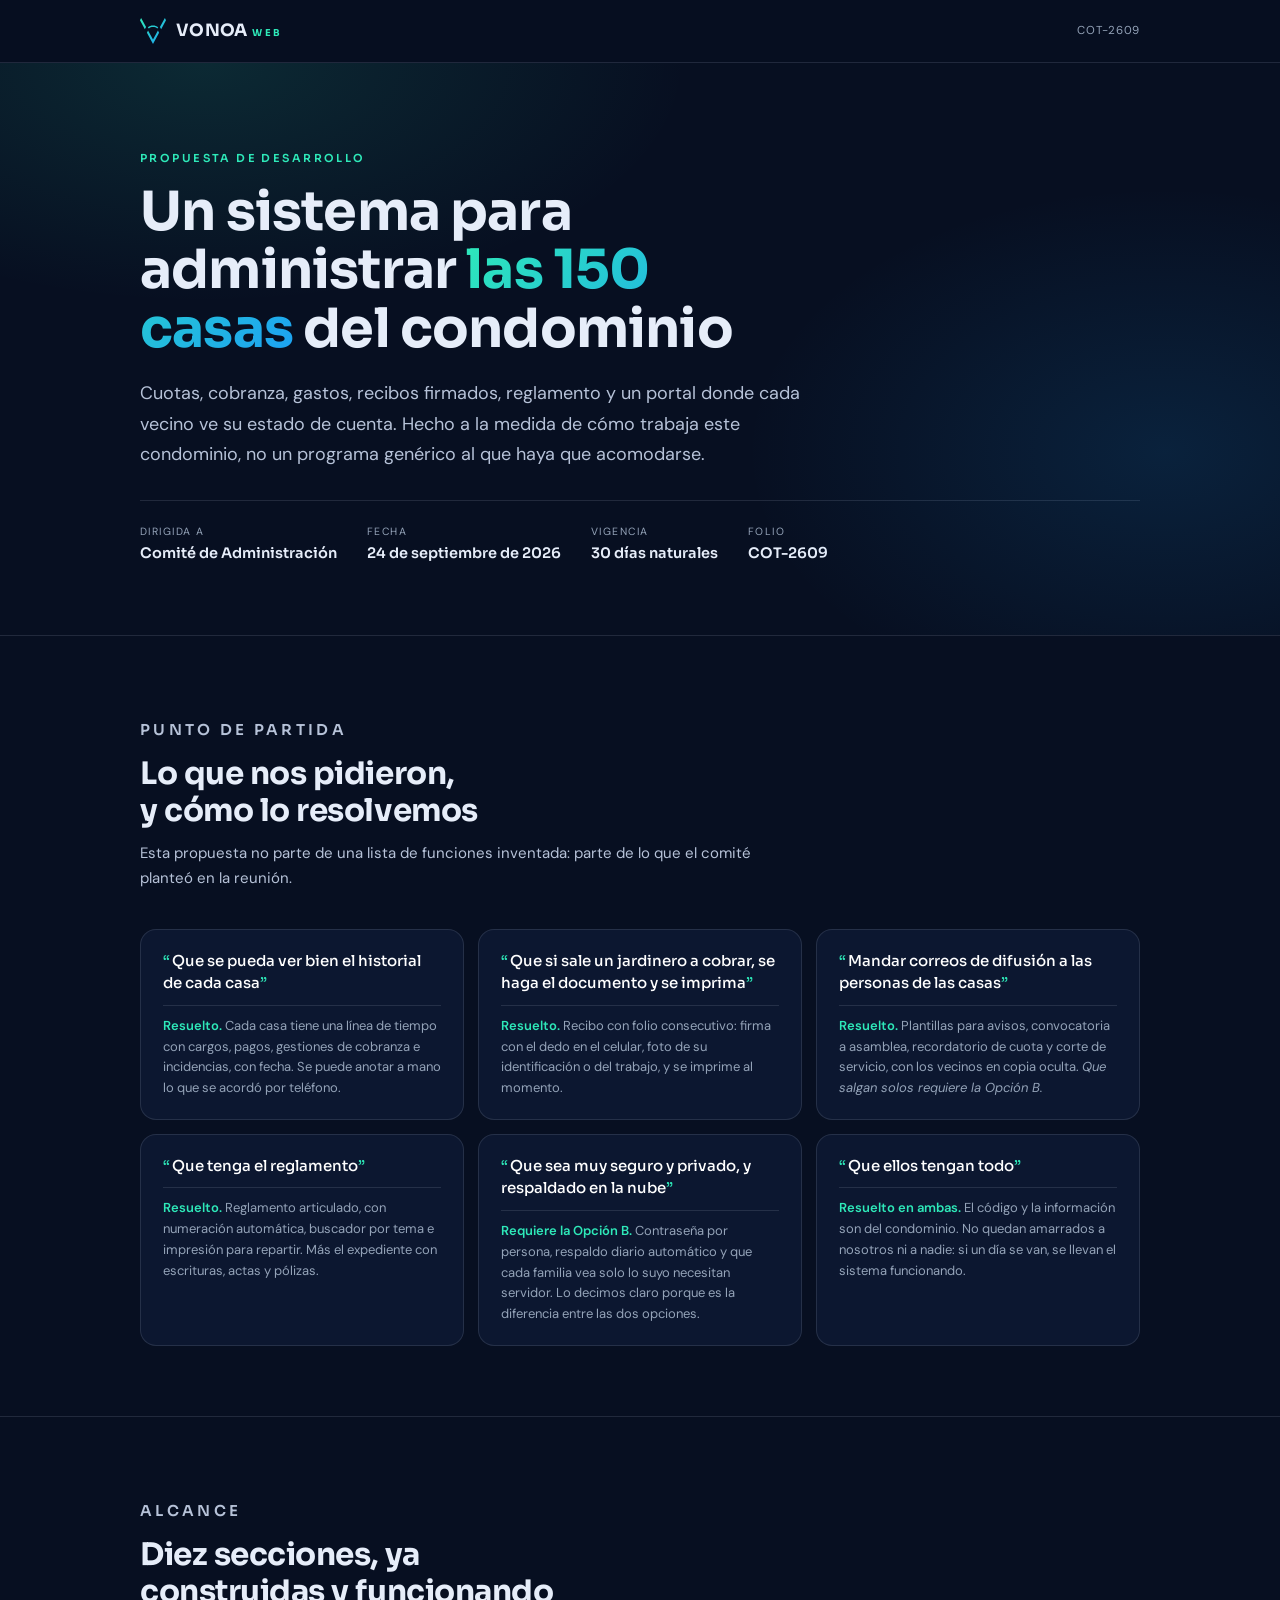
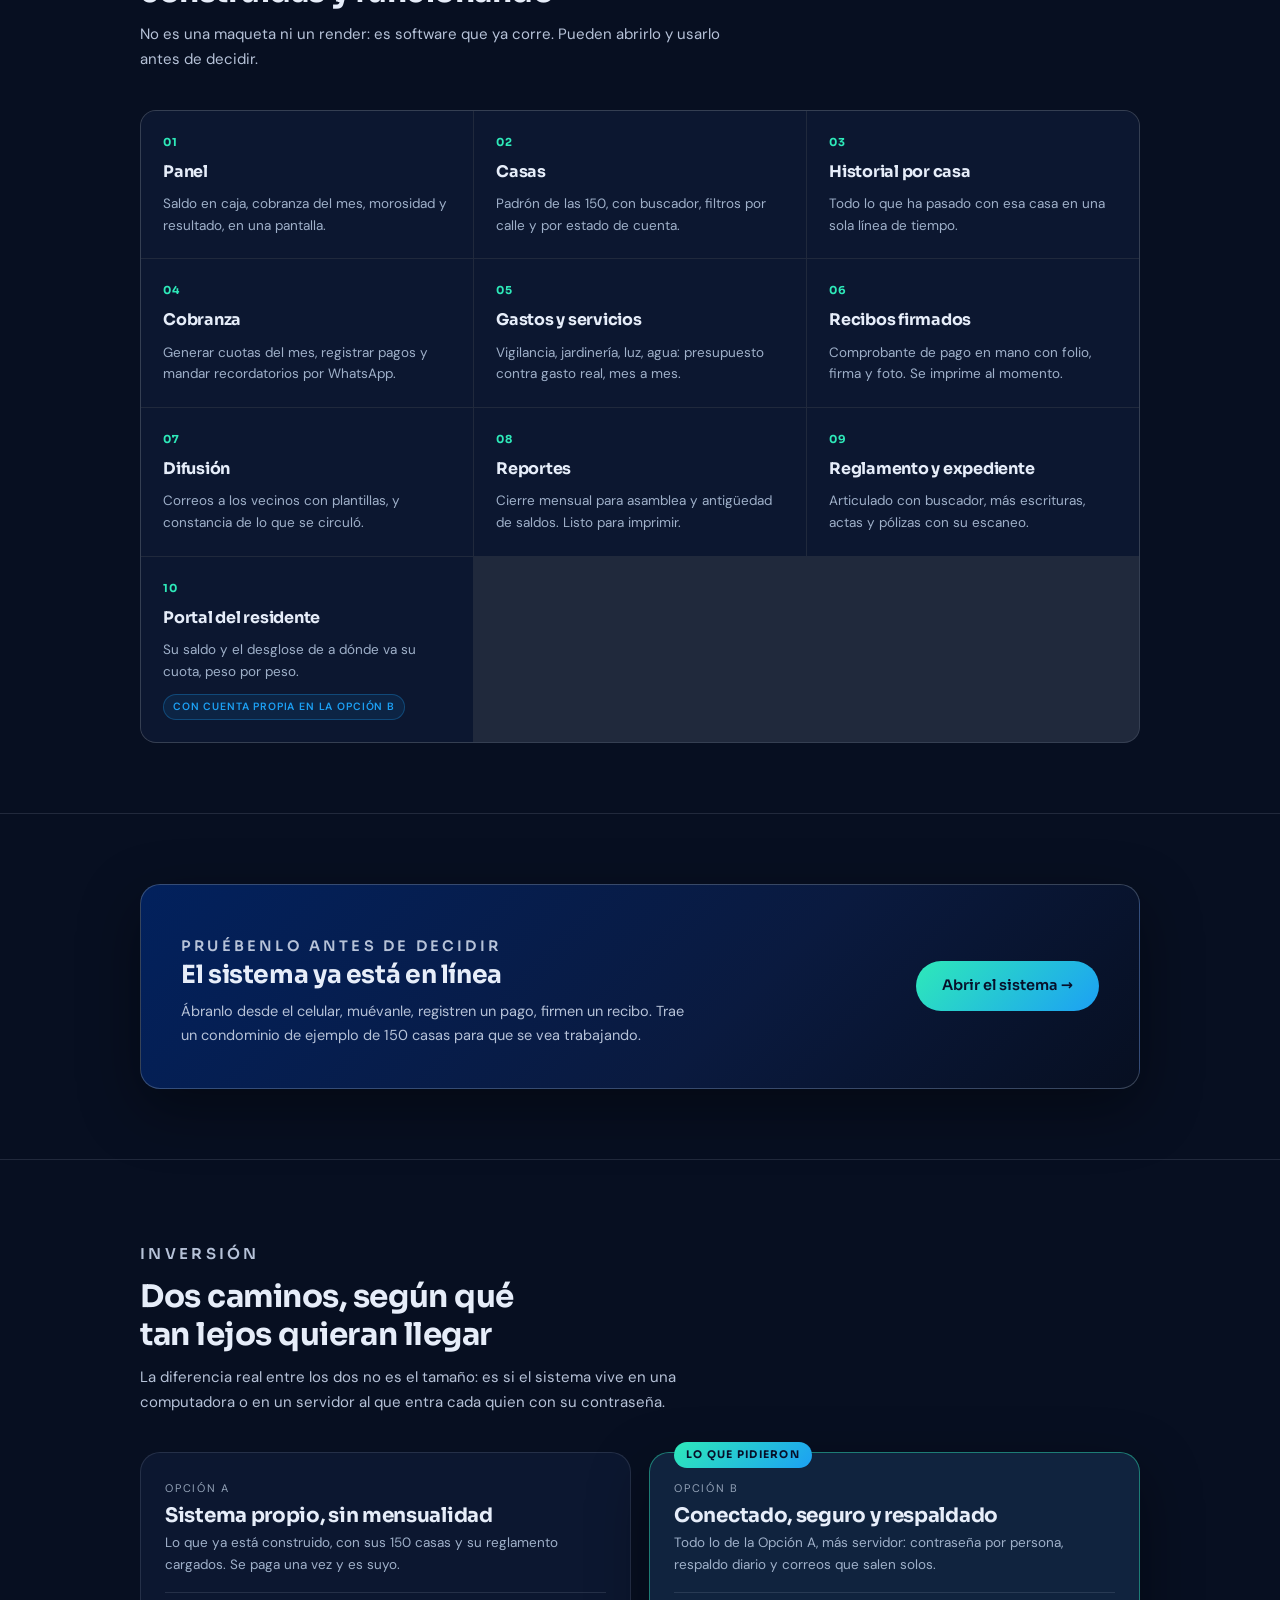
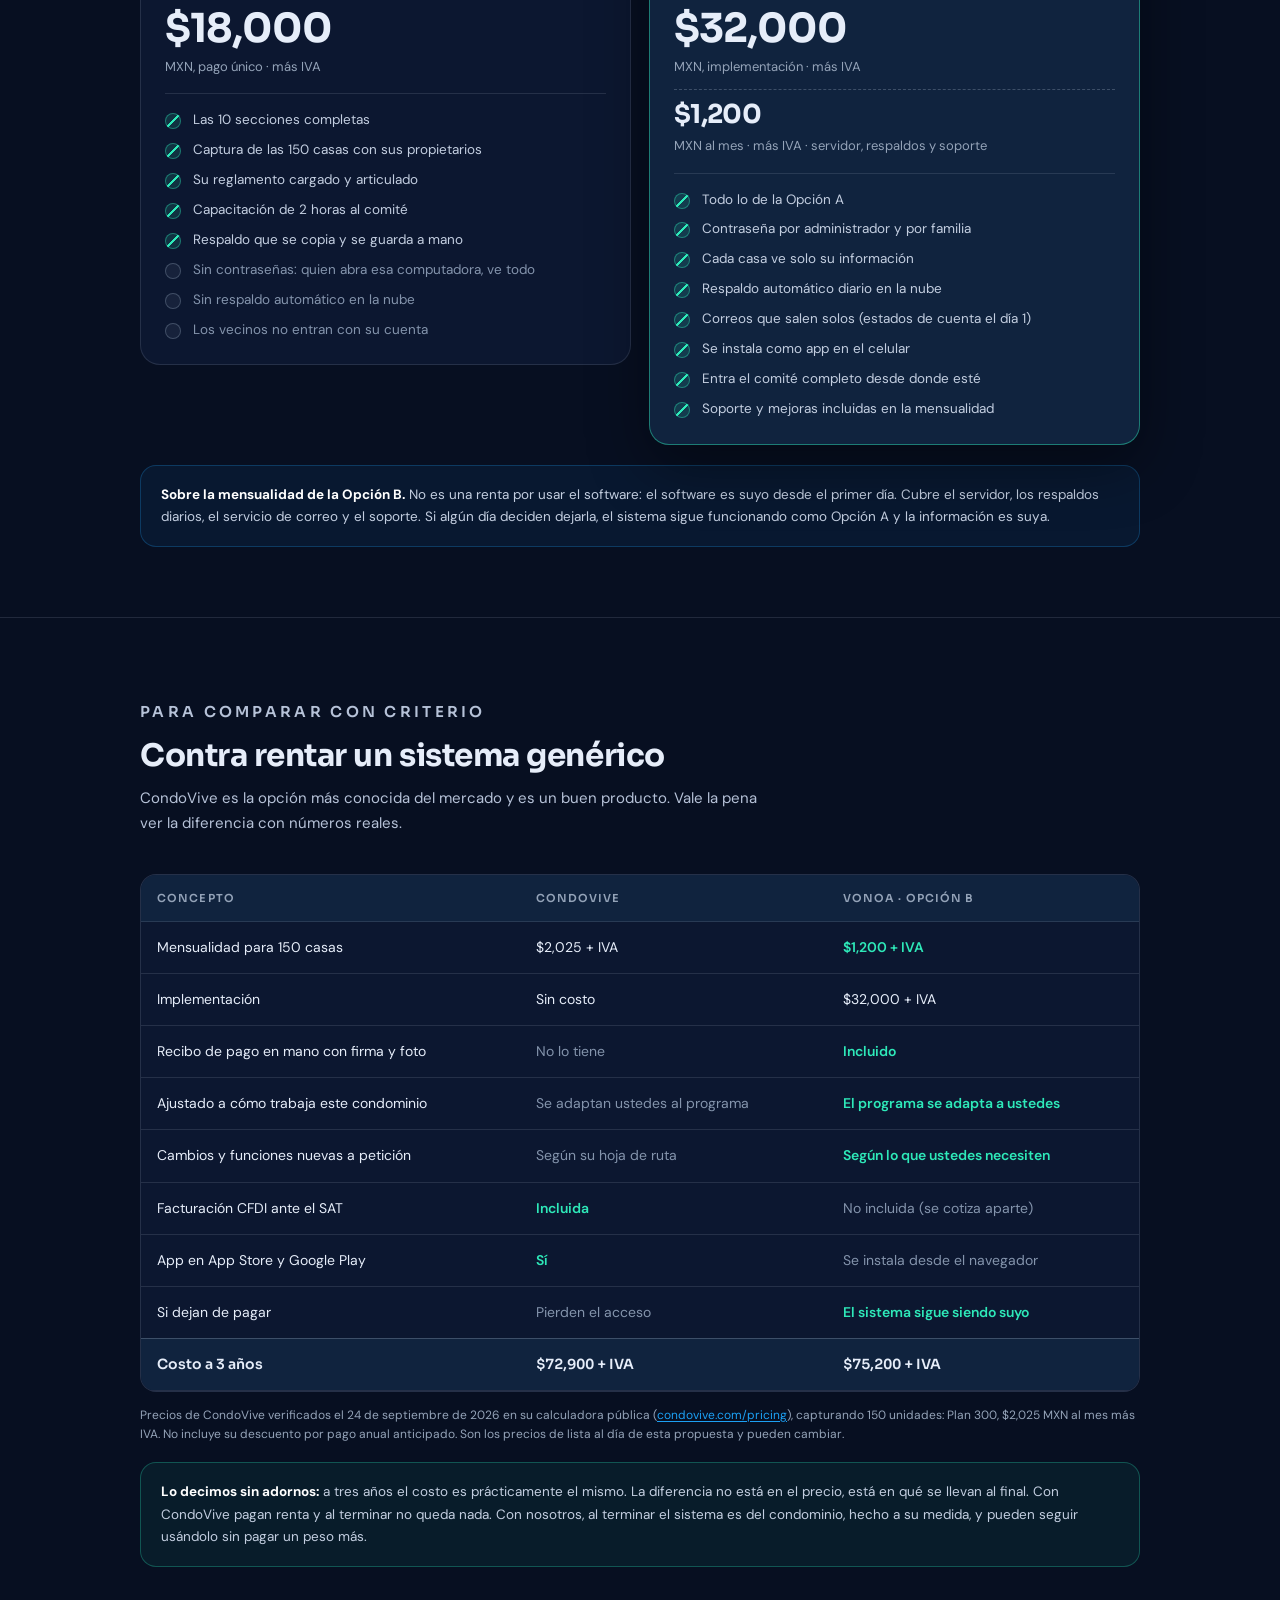
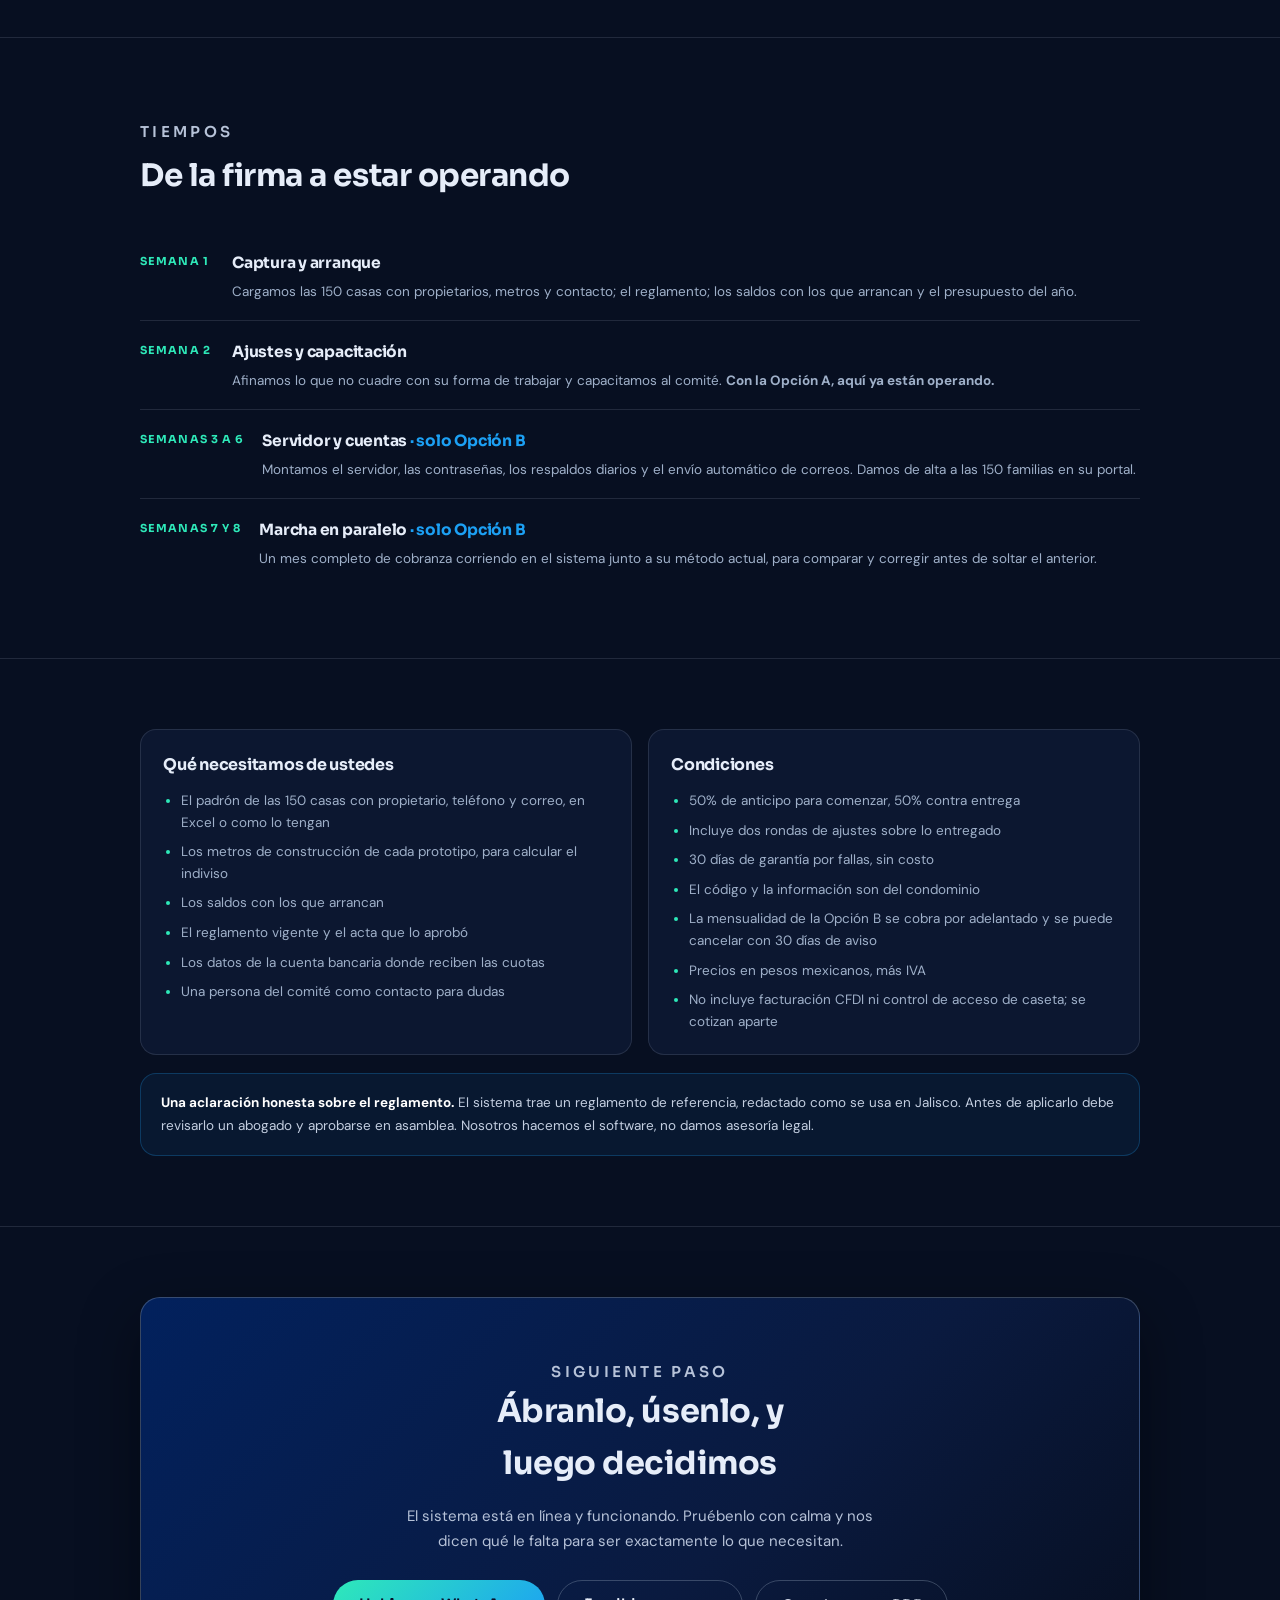
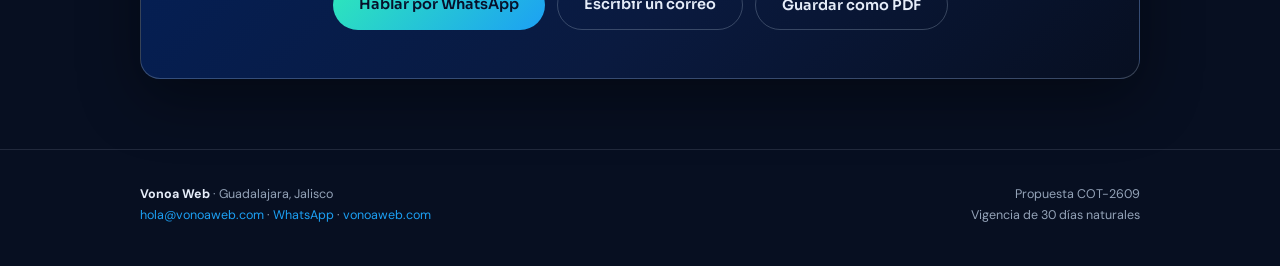
==== cotizacion/index.html @ cc340a5b "Cotizacion con el branding de Vonoa Web Propuesta en linea para el condominio de 150 casas, con el s" ====
<!doctype html>
<html lang="es-MX">
<head>
<meta charset="utf-8">
<meta name="viewport" content="width=device-width, initial-scale=1, viewport-fit=cover">
<title>Propuesta · Sistema de administración de condominio — Vonoa Web</title>
<meta name="description" content="Propuesta de Vonoa Web para el sistema de administración de un condominio de 150 casas.">
<meta name="theme-color" content="#070F21">
<link rel="preconnect" href="https://fonts.googleapis.com">
<link rel="preconnect" href="https://fonts.gstatic.com" crossorigin>
<link rel="stylesheet" href="https://fonts.googleapis.com/css2?family=Sora:wght@400;500;600;700&family=DM+Sans:wght@400;500;600;700&display=swap">
<style>
/* ===========================================================
   Cotización — sistema de marca de Vonoa Web
   Tokens tomados de vonoaweb-landing/styles.css
   =========================================================== */
:root{
  --vw-deep-space:#070F21;
  --vw-navy:#02215D;
  --vw-cyan:#2EE9B9;
  --vw-blue:#1CA0F4;
  --vw-white:#FFFFFF;
  --vw-slate:#94A3B8;
  --vw-midnight:#0F2040;
  --vw-ink:#E6EDF9;
  --vw-gradient:linear-gradient(135deg,#2EE9B9 0%,#1CA0F4 100%);

  --line:rgba(148,163,184,.18);
  --line-strong:rgba(148,163,184,.34);
  --surface:#0C1730;
  --surface-2:#10233E;

  --font-display:'Sora',system-ui,-apple-system,sans-serif;
  --font-body:'DM Sans',system-ui,-apple-system,sans-serif;

  --radius-sm:8px; --radius-md:12px; --radius-lg:16px; --radius-xl:20px;
  --shadow-card:0 20px 60px rgba(0,0,0,.4);
  --gutter:clamp(18px,4.5vw,40px);
}

*,*::before,*::after{box-sizing:border-box}
html{scroll-behavior:smooth}
body{
  margin:0;background:var(--vw-deep-space);color:var(--vw-ink);
  font-family:var(--font-body);font-size:15px;line-height:1.65;
  -webkit-font-smoothing:antialiased;
}
h1,h2,h3,h4{font-family:var(--font-display);font-weight:700;letter-spacing:-.015em;margin:0;text-wrap:balance}
p{margin:0}
a{color:inherit;text-decoration:none}
img{max-width:100%}
:focus-visible{outline:2px solid var(--vw-cyan);outline-offset:3px;border-radius:4px}

.wrap{width:min(1080px,100%);margin:0 auto;padding-inline:var(--gutter)}

/* ---------- Barra ---------- */
.bar{
  position:sticky;top:0;z-index:40;
  background:rgba(7,15,33,.92);backdrop-filter:blur(12px);
  border-bottom:1px solid var(--line);
  padding-top:env(safe-area-inset-top,0px);
}
.bar__in{display:flex;align-items:center;gap:14px;height:62px}
.brand{display:flex;align-items:center;gap:10px;flex:1 1 auto;min-width:0}
.wm{font-family:var(--font-display);font-weight:700;font-size:17px;letter-spacing:.02em;white-space:nowrap}
.wm em{font-style:normal;color:var(--vw-cyan);font-size:9.5px;letter-spacing:.3em;margin-left:4px}
.bar__folio{font-size:11.5px;color:var(--vw-slate);letter-spacing:.06em;text-transform:uppercase;white-space:nowrap}

/* ---------- Portada ---------- */
.hero{padding:clamp(44px,8vw,86px) 0 clamp(34px,5vw,54px);position:relative;overflow:hidden}
.hero::before{
  content:"";position:absolute;inset:-40% 30% 40% -20%;
  background:radial-gradient(60% 60% at 40% 40%,rgba(46,233,185,.12),transparent 70%);
  pointer-events:none;
}
.hero::after{
  content:"";position:absolute;inset:20% -25% -40% 40%;
  background:radial-gradient(55% 55% at 60% 40%,rgba(28,160,244,.13),transparent 70%);
  pointer-events:none;
}
.hero>*{position:relative}
.eyebrow{
  font-family:var(--font-display);font-size:11px;font-weight:600;
  letter-spacing:.22em;text-transform:uppercase;color:var(--vw-cyan);
}
.hero h1{font-size:clamp(29px,6.2vw,54px);line-height:1.08;margin-top:16px;max-width:17ch}
.hero h1 .grad{
  background:var(--vw-gradient);-webkit-background-clip:text;background-clip:text;color:transparent;
}
.hero__lead{margin-top:20px;font-size:clamp(15px,2.1vw,18px);color:#B6C2D8;max-width:56ch;line-height:1.7}
.hero__meta{
  display:flex;flex-wrap:wrap;gap:10px 30px;margin-top:30px;
  padding-top:22px;border-top:1px solid var(--line);
}
.meta{display:flex;flex-direction:column;gap:2px}
.meta dt{font-size:10.5px;letter-spacing:.14em;text-transform:uppercase;color:var(--vw-slate)}
.meta dd{margin:0;font-family:var(--font-display);font-weight:600;font-size:14.5px}

/* ---------- Secciones ---------- */
section{padding:clamp(40px,6vw,70px) 0;border-top:1px solid var(--line)}
.sec__head{margin-bottom:clamp(24px,3.5vw,38px)}
.sec__head h2{font-size:clamp(21px,3.6vw,31px);line-height:1.2;margin-top:12px;max-width:22ch}
.sec__head p{margin-top:12px;color:#B6C2D8;max-width:62ch;font-size:15px}

/* ---------- Lo que nos dijeron ---------- */
.dijeron{display:grid;grid-template-columns:repeat(auto-fit,minmax(248px,1fr));gap:14px}
.quote{
  background:var(--surface);border:1px solid var(--line);border-radius:var(--radius-lg);
  padding:20px 22px;display:flex;flex-direction:column;gap:10px;
}
.quote__txt{font-family:var(--font-display);font-size:15px;font-weight:500;line-height:1.5;color:var(--vw-white)}
.quote__txt::before{content:"“";color:var(--vw-cyan);margin-right:2px}
.quote__txt::after{content:"”";color:var(--vw-cyan)}
.quote__res{font-size:13px;color:var(--vw-slate);line-height:1.6;padding-top:10px;border-top:1px solid var(--line)}
.quote__res b{color:var(--vw-cyan);font-weight:600}

/* ---------- Qué incluye ---------- */
.mods{display:grid;grid-template-columns:repeat(auto-fit,minmax(255px,1fr));gap:1px;background:var(--line);
  border:1px solid var(--line);border-radius:var(--radius-lg);overflow:hidden}
.mod{background:var(--surface);padding:22px;display:flex;flex-direction:column;gap:8px}
.mod__n{font-family:var(--font-display);font-size:11px;font-weight:700;letter-spacing:.1em;color:var(--vw-cyan)}
.mod h3{font-size:16px}
.mod p{font-size:13.5px;color:#9FB0C9;line-height:1.6}
.mod__tag{
  align-self:flex-start;margin-top:4px;font-size:10.5px;font-weight:600;letter-spacing:.08em;
  text-transform:uppercase;padding:3px 9px;border-radius:999px;
  background:rgba(46,233,185,.1);color:var(--vw-cyan);border:1px solid rgba(46,233,185,.28);
}
.mod__tag--srv{background:rgba(28,160,244,.1);color:var(--vw-blue);border-color:rgba(28,160,244,.3)}

/* ---------- Demo ---------- */
.demo{
  background:linear-gradient(135deg,#02215D 0%,#0A1A3F 60%,#070F21 100%);
  border:1px solid var(--line-strong);border-radius:var(--radius-xl);
  padding:clamp(24px,4vw,40px);box-shadow:var(--shadow-card);
  display:grid;grid-template-columns:minmax(0,1fr) auto;gap:24px;align-items:center;
}
@media (max-width:660px){.demo{grid-template-columns:minmax(0,1fr)}}
.demo h3{font-size:clamp(19px,3vw,25px);line-height:1.25}
.demo p{margin-top:10px;color:#B6C2D8;font-size:14.5px;max-width:52ch}
.btn{
  display:inline-flex;align-items:center;justify-content:center;gap:9px;
  height:50px;padding:0 26px;border-radius:999px;
  font-family:var(--font-display);font-weight:600;font-size:14.5px;
  background:var(--vw-gradient);color:#07102a;white-space:nowrap;
  transition:transform .16s ease,filter .16s ease;
}
.btn:hover{transform:translateY(-2px);filter:brightness(1.07)}
.btn--ghost{background:transparent;color:var(--vw-ink);border:1px solid var(--line-strong)}
.btn--ghost:hover{border-color:var(--vw-cyan);color:var(--vw-cyan)}

/* ---------- Inversión ---------- */
.planes{display:grid;grid-template-columns:repeat(auto-fit,minmax(290px,1fr));gap:18px;align-items:start}
.plan{
  background:var(--surface);border:1px solid var(--line);border-radius:var(--radius-xl);
  padding:26px 24px 24px;display:flex;flex-direction:column;gap:16px;position:relative;
}
.plan--reco{border-color:rgba(46,233,185,.45);background:var(--surface-2);box-shadow:var(--shadow-card)}
.plan__flag{
  position:absolute;top:-11px;left:24px;
  font-family:var(--font-display);font-size:10.5px;font-weight:700;letter-spacing:.12em;text-transform:uppercase;
  background:var(--vw-gradient);color:#07102a;padding:4px 12px;border-radius:999px;
}
.plan__op{font-size:11px;letter-spacing:.16em;text-transform:uppercase;color:var(--vw-slate)}
.plan h3{font-size:20px;margin-top:2px}
.plan__para{font-size:13.5px;color:#9FB0C9;line-height:1.6}
.precio{padding:16px 0;border-block:1px solid var(--line)}
.precio__n{font-family:var(--font-display);font-size:clamp(30px,5.2vw,40px);font-weight:700;line-height:1;letter-spacing:-.025em}
.precio__u{font-size:13px;color:var(--vw-slate);margin-top:7px}
.precio__mes{margin-top:12px;padding-top:12px;border-top:1px dashed var(--line-strong)}
.precio__mes .precio__n{font-size:clamp(21px,3.4vw,26px)}
.lista{list-style:none;margin:0;padding:0;display:flex;flex-direction:column;gap:9px;flex:1 1 auto}
.lista li{display:grid;grid-template-columns:18px minmax(0,1fr);gap:10px;font-size:13.5px;line-height:1.55;color:#C3CEE0}
.lista li::before{content:"";width:16px;height:16px;border-radius:50%;margin-top:3px;
  background:rgba(46,233,185,.13);border:1px solid rgba(46,233,185,.4);
  background-image:linear-gradient(135deg,transparent 45%,var(--vw-cyan) 45%,var(--vw-cyan) 55%,transparent 55%);}
.lista li.no{color:#8494AC}
.lista li.no::before{background:rgba(148,163,184,.08);border-color:var(--line-strong);background-image:none}

/* ---------- Comparativo ---------- */
.tablabox{border:1px solid var(--line);border-radius:var(--radius-lg);overflow:hidden;background:var(--surface)}
.scroller{overflow-x:auto;-webkit-overflow-scrolling:touch}
table{width:100%;border-collapse:collapse;font-size:14px}
th,td{padding:14px 16px;text-align:left;border-bottom:1px solid var(--line);vertical-align:top}
thead th{
  background:var(--surface-2);font-family:var(--font-display);font-size:11px;font-weight:600;
  letter-spacing:.1em;text-transform:uppercase;color:var(--vw-slate);white-space:nowrap;
}
tbody tr:last-child td{border-bottom:0}
td.n{font-variant-numeric:tabular-nums;white-space:nowrap}
.si{color:var(--vw-cyan);font-weight:600}
.no2{color:#8494AC}
tfoot td{background:var(--surface-2);font-family:var(--font-display);font-weight:600;border-top:1px solid var(--line-strong)}
.fuente{margin-top:14px;font-size:12px;color:var(--vw-slate);line-height:1.6}
.fuente a{color:var(--vw-blue);text-decoration:underline;text-underline-offset:2px}

/* ---------- Tiempos ---------- */
.fases{list-style:none;margin:0;padding:0;display:flex;flex-direction:column;gap:0}
.fase{display:grid;grid-template-columns:auto minmax(0,1fr);gap:18px;padding:18px 0;border-bottom:1px solid var(--line)}
.fase:last-child{border-bottom:0}
.fase__sem{
  font-family:var(--font-display);font-size:11px;font-weight:700;letter-spacing:.1em;text-transform:uppercase;
  color:var(--vw-cyan);white-space:nowrap;padding-top:2px;min-width:74px;
}
.fase h4{font-size:15.5px;margin-bottom:5px}
.fase p{font-size:13.5px;color:#9FB0C9;line-height:1.6}

/* ---------- Notas ---------- */
.nota{
  border-radius:var(--radius-lg);padding:18px 20px;font-size:13.5px;line-height:1.65;
  background:rgba(28,160,244,.07);border:1px solid rgba(28,160,244,.25);color:#C3CEE0;
}
.nota strong{color:var(--vw-white)}
.nota--warn{background:rgba(46,233,185,.06);border-color:rgba(46,233,185,.28)}
.dosc{display:grid;grid-template-columns:repeat(auto-fit,minmax(272px,1fr));gap:16px}
.card{background:var(--surface);border:1px solid var(--line);border-radius:var(--radius-lg);padding:22px}
.card h3{font-size:16px;margin-bottom:12px}
.card ul{margin:0;padding-left:18px;display:flex;flex-direction:column;gap:8px}
.card li{font-size:13.5px;color:#9FB0C9;line-height:1.6}
.card li::marker{color:var(--vw-cyan)}

/* ---------- Cierre ---------- */
.cierre{
  background:linear-gradient(135deg,#02215D 0%,#0A1A3F 60%,#070F21 100%);
  border:1px solid var(--line-strong);border-radius:var(--radius-xl);
  padding:clamp(28px,5vw,48px);text-align:center;box-shadow:var(--shadow-card);
}
.cierre h2{font-size:clamp(22px,4vw,32px);max-width:20ch;margin-inline:auto}
.cierre p{margin-top:14px;color:#B6C2D8;max-width:48ch;margin-inline:auto;font-size:15px}
.acciones{display:flex;flex-wrap:wrap;gap:12px;justify-content:center;margin-top:26px}

.pie{padding:34px 0 calc(40px + env(safe-area-inset-bottom,0px));border-top:1px solid var(--line);color:var(--vw-slate);font-size:12.5px;line-height:1.7}
.pie a{color:var(--vw-blue)}
.pie__row{display:flex;flex-wrap:wrap;gap:8px 24px;justify-content:space-between;align-items:baseline}

@media (prefers-reduced-motion:reduce){*{transition:none!important;animation:none!important}}

/* ---------- Impresión / guardar como PDF ---------- */
@media print{
  body{background:#fff;color:#111}
  .bar,.noprint{display:none!important}
  .hero::before,.hero::after{display:none}
  section{border-top:1px solid #ccc;padding:18px 0;break-inside:avoid}
  .quote,.mod,.plan,.card,.tablabox,.demo,.cierre{
    background:#fff!important;border:1px solid #bbb!important;box-shadow:none!important;color:#111;
  }
  .mods{background:#bbb}
  .hero h1 .grad{color:#02215D;-webkit-text-fill-color:#02215D}
  .eyebrow,.plan__op,.fase__sem,.mod__n{color:#0A6E5A}
  h1,h2,h3,h4,.precio__n,.quote__txt{color:#111}
  p,td,li,.mod p,.card li,.plan__para{color:#333}
  thead th{background:#eee;color:#333}
  .btn{display:none}
  a[href]::after{content:""}
}
</style>
</head>
<body>

<header class="bar noprint">
  <div class="wrap bar__in">
    <a class="brand" href="https://vonoaweb.com" target="_blank" rel="noopener">
      <svg viewBox="0 0 210 210" width="26" height="26" aria-hidden="true">
        <defs>
          <linearGradient id="lg-brand" x1="0" y1="0" x2="1" y2="1">
            <stop offset="0" stop-color="#2EE9B9"/>
            <stop offset="1" stop-color="#1CA0F4"/>
          </linearGradient>
        </defs>
        <path fill="url(#lg-brand)" fill-rule="evenodd"
          d="M 0 18 L 39 91 L 49 72 L 9 0 L 0 18 Z M 161 72 L 171 91 L 210 18 L 201 0 L 161 72 Z M 63 77 L 72 84 C 89 68 121 68 140 84 L 147 77 C 135 65 121 61 105 61 C 89 61 75 65 63 77 Z M 105 173 L 65 100 L 56 119 L 105 210 L 154 119 L 145 100 L 105 173 Z"/>
      </svg>
      <span class="wm">VONOA<em>WEB</em></span>
    </a>
    <span class="bar__folio" id="folioBar">COT-2609</span>
  </div>
</header>

<main>

<!-- ============ Portada ============ -->
<div class="hero">
  <div class="wrap">
    <p class="eyebrow">Propuesta de desarrollo</p>
    <h1>Un sistema para administrar <span class="grad">las 150 casas</span> del condominio</h1>
    <p class="hero__lead">
      Cuotas, cobranza, gastos, recibos firmados, reglamento y un portal donde cada
      vecino ve su estado de cuenta. Hecho a la medida de cómo trabaja este
      condominio, no un programa genérico al que haya que acomodarse.
    </p>

    <dl class="hero__meta">
      <div class="meta"><dt>Dirigida a</dt><dd id="mCliente">Comité de Administración</dd></div>
      <div class="meta"><dt>Fecha</dt><dd id="mFecha">24 de septiembre de 2026</dd></div>
      <div class="meta"><dt>Vigencia</dt><dd id="mVigencia">30 días naturales</dd></div>
      <div class="meta"><dt>Folio</dt><dd id="mFolio">COT-2609</dd></div>
    </dl>
  </div>
</div>

<!-- ============ Lo que nos dijeron ============ -->
<section>
  <div class="wrap">
    <div class="sec__head">
      <p class="eyebrow">Punto de partida</p>
      <h2>Lo que nos pidieron, y cómo lo resolvemos</h2>
      <p>Esta propuesta no parte de una lista de funciones inventada: parte de lo que
         el comité planteó en la reunión.</p>
    </div>

    <div class="dijeron">
      <article class="quote">
        <p class="quote__txt">Que se pueda ver bien el historial de cada casa</p>
        <p class="quote__res"><b>Resuelto.</b> Cada casa tiene una línea de tiempo con cargos,
          pagos, gestiones de cobranza e incidencias, con fecha. Se puede anotar a mano
          lo que se acordó por teléfono.</p>
      </article>

      <article class="quote">
        <p class="quote__txt">Que si sale un jardinero a cobrar, se haga el documento y se imprima</p>
        <p class="quote__res"><b>Resuelto.</b> Recibo con folio consecutivo: firma con el dedo en
          el celular, foto de su identificación o del trabajo, y se imprime al momento.</p>
      </article>

      <article class="quote">
        <p class="quote__txt">Mandar correos de difusión a las personas de las casas</p>
        <p class="quote__res"><b>Resuelto.</b> Plantillas para avisos, convocatoria a asamblea,
          recordatorio de cuota y corte de servicio, con los vecinos en copia oculta.
          <em>Que salgan solos requiere la Opción B.</em></p>
      </article>

      <article class="quote">
        <p class="quote__txt">Que tenga el reglamento</p>
        <p class="quote__res"><b>Resuelto.</b> Reglamento articulado, con numeración automática,
          buscador por tema e impresión para repartir. Más el expediente con escrituras,
          actas y pólizas.</p>
      </article>

      <article class="quote">
        <p class="quote__txt">Que sea muy seguro y privado, y respaldado en la nube</p>
        <p class="quote__res"><b>Requiere la Opción B.</b> Contraseña por persona, respaldo diario
          automático y que cada familia vea solo lo suyo necesitan servidor. Lo decimos
          claro porque es la diferencia entre las dos opciones.</p>
      </article>

      <article class="quote">
        <p class="quote__txt">Que ellos tengan todo</p>
        <p class="quote__res"><b>Resuelto en ambas.</b> El código y la información son del
          condominio. No quedan amarrados a nosotros ni a nadie: si un día se van,
          se llevan el sistema funcionando.</p>
      </article>
    </div>
  </div>
</section>

<!-- ============ Qué incluye ============ -->
<section>
  <div class="wrap">
    <div class="sec__head">
      <p class="eyebrow">Alcance</p>
      <h2>Diez secciones, ya construidas y funcionando</h2>
      <p>No es una maqueta ni un render: es software que ya corre. Pueden abrirlo y usarlo
         antes de decidir.</p>
    </div>

    <div class="mods">
      <article class="mod"><span class="mod__n">01</span><h3>Panel</h3>
        <p>Saldo en caja, cobranza del mes, morosidad y resultado, en una pantalla.</p></article>
      <article class="mod"><span class="mod__n">02</span><h3>Casas</h3>
        <p>Padrón de las 150, con buscador, filtros por calle y por estado de cuenta.</p></article>
      <article class="mod"><span class="mod__n">03</span><h3>Historial por casa</h3>
        <p>Todo lo que ha pasado con esa casa en una sola línea de tiempo.</p></article>
      <article class="mod"><span class="mod__n">04</span><h3>Cobranza</h3>
        <p>Generar cuotas del mes, registrar pagos y mandar recordatorios por WhatsApp.</p></article>
      <article class="mod"><span class="mod__n">05</span><h3>Gastos y servicios</h3>
        <p>Vigilancia, jardinería, luz, agua: presupuesto contra gasto real, mes a mes.</p></article>
      <article class="mod"><span class="mod__n">06</span><h3>Recibos firmados</h3>
        <p>Comprobante de pago en mano con folio, firma y foto. Se imprime al momento.</p></article>
      <article class="mod"><span class="mod__n">07</span><h3>Difusión</h3>
        <p>Correos a los vecinos con plantillas, y constancia de lo que se circuló.</p></article>
      <article class="mod"><span class="mod__n">08</span><h3>Reportes</h3>
        <p>Cierre mensual para asamblea y antigüedad de saldos. Listo para imprimir.</p></article>
      <article class="mod"><span class="mod__n">09</span><h3>Reglamento y expediente</h3>
        <p>Articulado con buscador, más escrituras, actas y pólizas con su escaneo.</p></article>
      <article class="mod"><span class="mod__n">10</span><h3>Portal del residente</h3>
        <p>Su saldo y el desglose de a dónde va su cuota, peso por peso.</p>
        <span class="mod__tag mod__tag--srv">Con cuenta propia en la Opción B</span></article>
    </div>
  </div>
</section>

<!-- ============ Demo ============ -->
<section>
  <div class="wrap">
    <div class="demo">
      <div>
        <p class="eyebrow">Pruébenlo antes de decidir</p>
        <h3>El sistema ya está en línea</h3>
        <p>Ábranlo desde el celular, muévanle, registren un pago, firmen un recibo.
           Trae un condominio de ejemplo de 150 casas para que se vea trabajando.</p>
      </div>
      <a class="btn noprint" href="https://vonoaweb.github.io/cuota-clara-demo/" target="_blank" rel="noopener">
        Abrir el sistema →
      </a>
    </div>
  </div>
</section>

<!-- ============ Inversión ============ -->
<section>
  <div class="wrap">
    <div class="sec__head">
      <p class="eyebrow">Inversión</p>
      <h2>Dos caminos, según qué tan lejos quieran llegar</h2>
      <p>La diferencia real entre los dos no es el tamaño: es si el sistema vive en una
         computadora o en un servidor al que entra cada quien con su contraseña.</p>
    </div>

    <div class="planes">
      <!-- Opción A -->
      <article class="plan">
        <div>
          <p class="plan__op">Opción A</p>
          <h3>Sistema propio, sin mensualidad</h3>
          <p class="plan__para">Lo que ya está construido, con sus 150 casas y su reglamento
             cargados. Se paga una vez y es suyo.</p>
        </div>
        <div class="precio">
          <p class="precio__n" data-precio="a">$18,000</p>
          <p class="precio__u">MXN, pago único · más IVA</p>
        </div>
        <ul class="lista">
          <li>Las 10 secciones completas</li>
          <li>Captura de las 150 casas con sus propietarios</li>
          <li>Su reglamento cargado y articulado</li>
          <li>Capacitación de 2 horas al comité</li>
          <li>Respaldo que se copia y se guarda a mano</li>
          <li class="no">Sin contraseñas: quien abra esa computadora, ve todo</li>
          <li class="no">Sin respaldo automático en la nube</li>
          <li class="no">Los vecinos no entran con su cuenta</li>
        </ul>
      </article>

      <!-- Opción B -->
      <article class="plan plan--reco">
        <span class="plan__flag">Lo que pidieron</span>
        <div>
          <p class="plan__op">Opción B</p>
          <h3>Conectado, seguro y respaldado</h3>
          <p class="plan__para">Todo lo de la Opción A, más servidor: contraseña por persona,
             respaldo diario y correos que salen solos.</p>
        </div>
        <div class="precio">
          <p class="precio__n" data-precio="b">$32,000</p>
          <p class="precio__u">MXN, implementación · más IVA</p>
          <div class="precio__mes">
            <p class="precio__n" data-precio="mes">$1,200</p>
            <p class="precio__u">MXN al mes · más IVA · servidor, respaldos y soporte</p>
          </div>
        </div>
        <ul class="lista">
          <li>Todo lo de la Opción A</li>
          <li>Contraseña por administrador y por familia</li>
          <li>Cada casa ve solo su información</li>
          <li>Respaldo automático diario en la nube</li>
          <li>Correos que salen solos (estados de cuenta el día 1)</li>
          <li>Se instala como app en el celular</li>
          <li>Entra el comité completo desde donde esté</li>
          <li>Soporte y mejoras incluidas en la mensualidad</li>
        </ul>
      </article>
    </div>

    <div class="nota" style="margin-top:20px">
      <strong>Sobre la mensualidad de la Opción B.</strong> No es una renta por usar el
      software: el software es suyo desde el primer día. Cubre el servidor, los respaldos
      diarios, el servicio de correo y el soporte. Si algún día deciden dejarla, el sistema
      sigue funcionando como Opción A y la información es suya.
    </div>
  </div>
</section>

<!-- ============ Comparativo ============ -->
<section>
  <div class="wrap">
    <div class="sec__head">
      <p class="eyebrow">Para comparar con criterio</p>
      <h2>Contra rentar un sistema genérico</h2>
      <p>CondoVive es la opción más conocida del mercado y es un buen producto.
         Vale la pena ver la diferencia con números reales.</p>
    </div>

    <div class="tablabox">
      <div class="scroller">
        <table>
          <thead>
            <tr><th>Concepto</th><th>CondoVive</th><th>Vonoa · Opción B</th></tr>
          </thead>
          <tbody>
            <tr><td>Mensualidad para 150 casas</td>
                <td class="n">$2,025 + IVA</td>
                <td class="n si" data-precio="mes-tabla">$1,200 + IVA</td></tr>
            <tr><td>Implementación</td>
                <td class="n">Sin costo</td>
                <td class="n" data-precio="b-tabla">$32,000 + IVA</td></tr>
            <tr><td>Recibo de pago en mano con firma y foto</td>
                <td class="no2">No lo tiene</td>
                <td class="si">Incluido</td></tr>
            <tr><td>Ajustado a cómo trabaja este condominio</td>
                <td class="no2">Se adaptan ustedes al programa</td>
                <td class="si">El programa se adapta a ustedes</td></tr>
            <tr><td>Cambios y funciones nuevas a petición</td>
                <td class="no2">Según su hoja de ruta</td>
                <td class="si">Según lo que ustedes necesiten</td></tr>
            <tr><td>Facturación CFDI ante el SAT</td>
                <td class="si">Incluida</td>
                <td class="no2">No incluida (se cotiza aparte)</td></tr>
            <tr><td>App en App Store y Google Play</td>
                <td class="si">Sí</td>
                <td class="no2">Se instala desde el navegador</td></tr>
            <tr><td>Si dejan de pagar</td>
                <td class="no2">Pierden el acceso</td>
                <td class="si">El sistema sigue siendo suyo</td></tr>
          </tbody>
          <tfoot>
            <tr><td>Costo a 3 años</td>
                <td class="n">$72,900 + IVA</td>
                <td class="n" data-precio="total3">$75,200 + IVA</td></tr>
          </tfoot>
        </table>
      </div>
    </div>

    <p class="fuente">
      Precios de CondoVive verificados el 24 de septiembre de 2026 en su calculadora pública
      (<a href="https://condovive.com/pricing" target="_blank" rel="noopener">condovive.com/pricing</a>),
      capturando 150 unidades: Plan 300, $2,025 MXN al mes más IVA. No incluye su descuento por
      pago anual anticipado. Son los precios de lista al día de esta propuesta y pueden cambiar.
    </p>

    <div class="nota nota--warn" style="margin-top:18px">
      <strong>Lo decimos sin adornos:</strong> a tres años el costo es prácticamente el mismo.
      La diferencia no está en el precio, está en qué se llevan al final. Con CondoVive pagan
      renta y al terminar no queda nada. Con nosotros, al terminar el sistema es del condominio,
      hecho a su medida, y pueden seguir usándolo sin pagar un peso más.
    </div>
  </div>
</section>

<!-- ============ Tiempos ============ -->
<section>
  <div class="wrap">
    <div class="sec__head">
      <p class="eyebrow">Tiempos</p>
      <h2>De la firma a estar operando</h2>
    </div>

    <ol class="fases">
      <li class="fase"><span class="fase__sem">Semana 1</span>
        <div><h4>Captura y arranque</h4>
        <p>Cargamos las 150 casas con propietarios, metros y contacto; el reglamento; los
           saldos con los que arrancan y el presupuesto del año.</p></div></li>
      <li class="fase"><span class="fase__sem">Semana 2</span>
        <div><h4>Ajustes y capacitación</h4>
        <p>Afinamos lo que no cuadre con su forma de trabajar y capacitamos al comité.
           <strong>Con la Opción A, aquí ya están operando.</strong></p></div></li>
      <li class="fase"><span class="fase__sem">Semanas 3 a 6</span>
        <div><h4>Servidor y cuentas <span style="color:var(--vw-blue)">· solo Opción B</span></h4>
        <p>Montamos el servidor, las contraseñas, los respaldos diarios y el envío automático
           de correos. Damos de alta a las 150 familias en su portal.</p></div></li>
      <li class="fase"><span class="fase__sem">Semanas 7 y 8</span>
        <div><h4>Marcha en paralelo <span style="color:var(--vw-blue)">· solo Opción B</span></h4>
        <p>Un mes completo de cobranza corriendo en el sistema junto a su método actual,
           para comparar y corregir antes de soltar el anterior.</p></div></li>
    </ol>
  </div>
</section>

<!-- ============ Qué necesitamos / condiciones ============ -->
<section>
  <div class="wrap">
    <div class="dosc">
      <article class="card">
        <h3>Qué necesitamos de ustedes</h3>
        <ul>
          <li>El padrón de las 150 casas con propietario, teléfono y correo, en Excel o como lo tengan</li>
          <li>Los metros de construcción de cada prototipo, para calcular el indiviso</li>
          <li>Los saldos con los que arrancan</li>
          <li>El reglamento vigente y el acta que lo aprobó</li>
          <li>Los datos de la cuenta bancaria donde reciben las cuotas</li>
          <li>Una persona del comité como contacto para dudas</li>
        </ul>
      </article>

      <article class="card">
        <h3>Condiciones</h3>
        <ul>
          <li>50% de anticipo para comenzar, 50% contra entrega</li>
          <li>Incluye dos rondas de ajustes sobre lo entregado</li>
          <li>30 días de garantía por fallas, sin costo</li>
          <li>El código y la información son del condominio</li>
          <li>La mensualidad de la Opción B se cobra por adelantado y se puede cancelar con 30 días de aviso</li>
          <li>Precios en pesos mexicanos, más IVA</li>
          <li>No incluye facturación CFDI ni control de acceso de caseta; se cotizan aparte</li>
        </ul>
      </article>
    </div>

    <div class="nota" style="margin-top:18px">
      <strong>Una aclaración honesta sobre el reglamento.</strong> El sistema trae un reglamento
      de referencia, redactado como se usa en Jalisco. Antes de aplicarlo debe revisarlo un
      abogado y aprobarse en asamblea. Nosotros hacemos el software, no damos asesoría legal.
    </div>
  </div>
</section>

<!-- ============ Cierre ============ -->
<section>
  <div class="wrap">
    <div class="cierre">
      <p class="eyebrow">Siguiente paso</p>
      <h2>Ábranlo, úsenlo, y luego decidimos</h2>
      <p>El sistema está en línea y funcionando. Pruébenlo con calma y nos dicen qué
         le falta para ser exactamente lo que necesitan.</p>
      <div class="acciones noprint">
        <a class="btn" href="https://wa.me/5215644645574?text=Hola%2C%20vimos%20la%20propuesta%20del%20sistema%20de%20administraci%C3%B3n%20del%20condominio%20y%20queremos%20platicar." target="_blank" rel="noopener">Hablar por WhatsApp</a>
        <a class="btn btn--ghost" href="mailto:hola@vonoaweb.com?subject=Propuesta%20sistema%20de%20administraci%C3%B3n%20de%20condominio">Escribir un correo</a>
        <button class="btn btn--ghost" type="button" id="btnPdf">Guardar como PDF</button>
      </div>
    </div>
  </div>
</section>

</main>

<footer class="pie">
  <div class="wrap pie__row">
    <div>
      <strong style="color:var(--vw-ink)">Vonoa Web</strong> · Guadalajara, Jalisco<br>
      <a href="mailto:hola@vonoaweb.com">hola@vonoaweb.com</a> ·
      <a href="https://wa.me/5215644645574" target="_blank" rel="noopener">WhatsApp</a> ·
      <a href="https://vonoaweb.com" target="_blank" rel="noopener">vonoaweb.com</a>
    </div>
    <div style="text-align:right">
      Propuesta <span id="folioPie">COT-2609</span><br>
      Vigencia de 30 días naturales
    </div>
  </div>
</footer>

<script>
/* Los importes viven en un solo lugar: cambiar aquí los actualiza en toda la
   propuesta, incluido el comparativo y el total a tres años. */
var PROPUESTA = {
  cliente: 'Comité de Administración',
  folio: 'COT-2609',
  opcionA: 18000,
  opcionB: 32000,
  mensualidad: 1200,
  competidorMensual: 2025      // CondoVive, 150 unidades, verificado 24-sep-2026
};

(function () {
  var mx = new Intl.NumberFormat('es-MX', {
    style: 'currency', currency: 'MXN', minimumFractionDigits: 0, maximumFractionDigits: 0
  });

  function pon(clave, valor) {
    document.querySelectorAll('[data-precio="' + clave + '"]').forEach(function (n) {
      n.textContent = valor;
    });
  }

  pon('a', mx.format(PROPUESTA.opcionA));
  pon('b', mx.format(PROPUESTA.opcionB));
  pon('b-tabla', mx.format(PROPUESTA.opcionB) + ' + IVA');
  pon('mes', mx.format(PROPUESTA.mensualidad));
  pon('mes-tabla', mx.format(PROPUESTA.mensualidad) + ' + IVA');
  pon('total3', mx.format(PROPUESTA.opcionB + PROPUESTA.mensualidad * 36) + ' + IVA');

  var cli = document.getElementById('mCliente');
  if (cli) cli.textContent = PROPUESTA.cliente;
  ['mFolio', 'folioBar', 'folioPie'].forEach(function (id) {
    var n = document.getElementById(id);
    if (n) n.textContent = PROPUESTA.folio;
  });

  var pdf = document.getElementById('btnPdf');
  if (pdf) pdf.onclick = function () { window.print(); };
})();
</script>

</body>
</html>
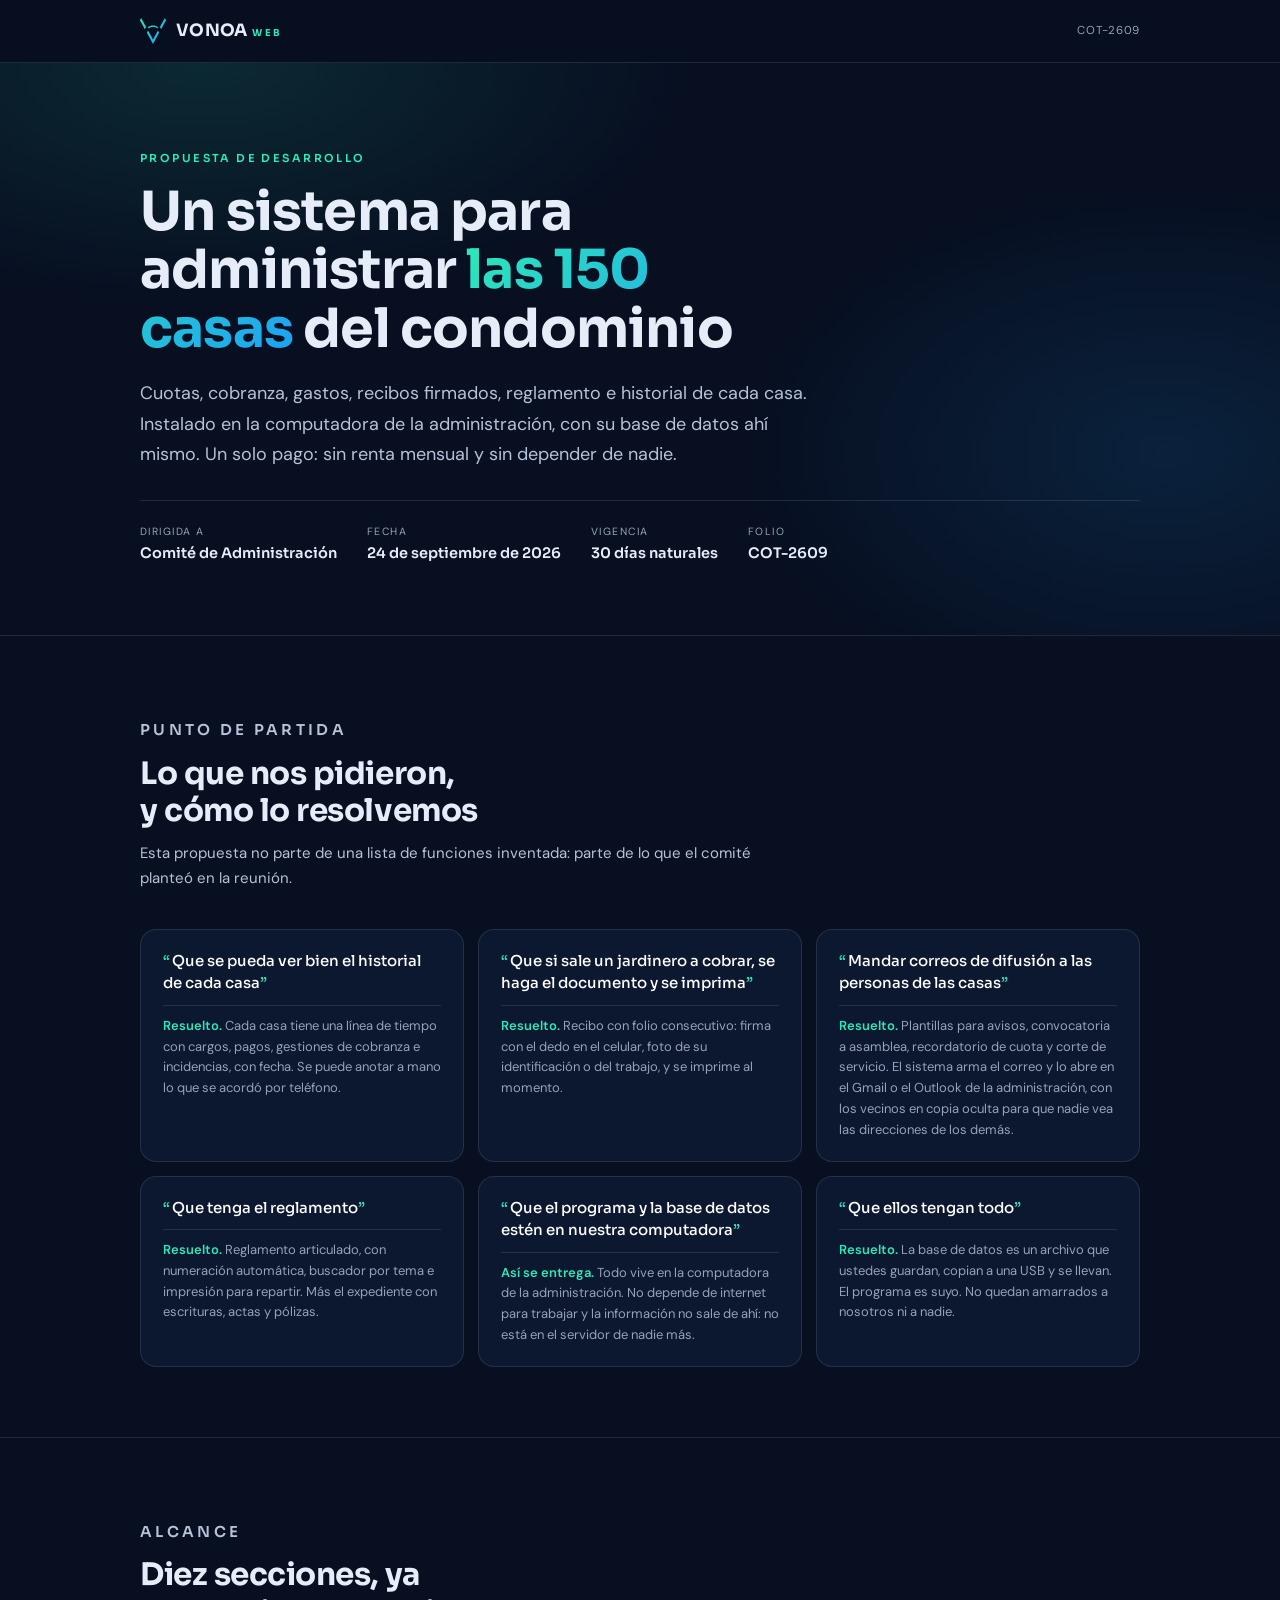
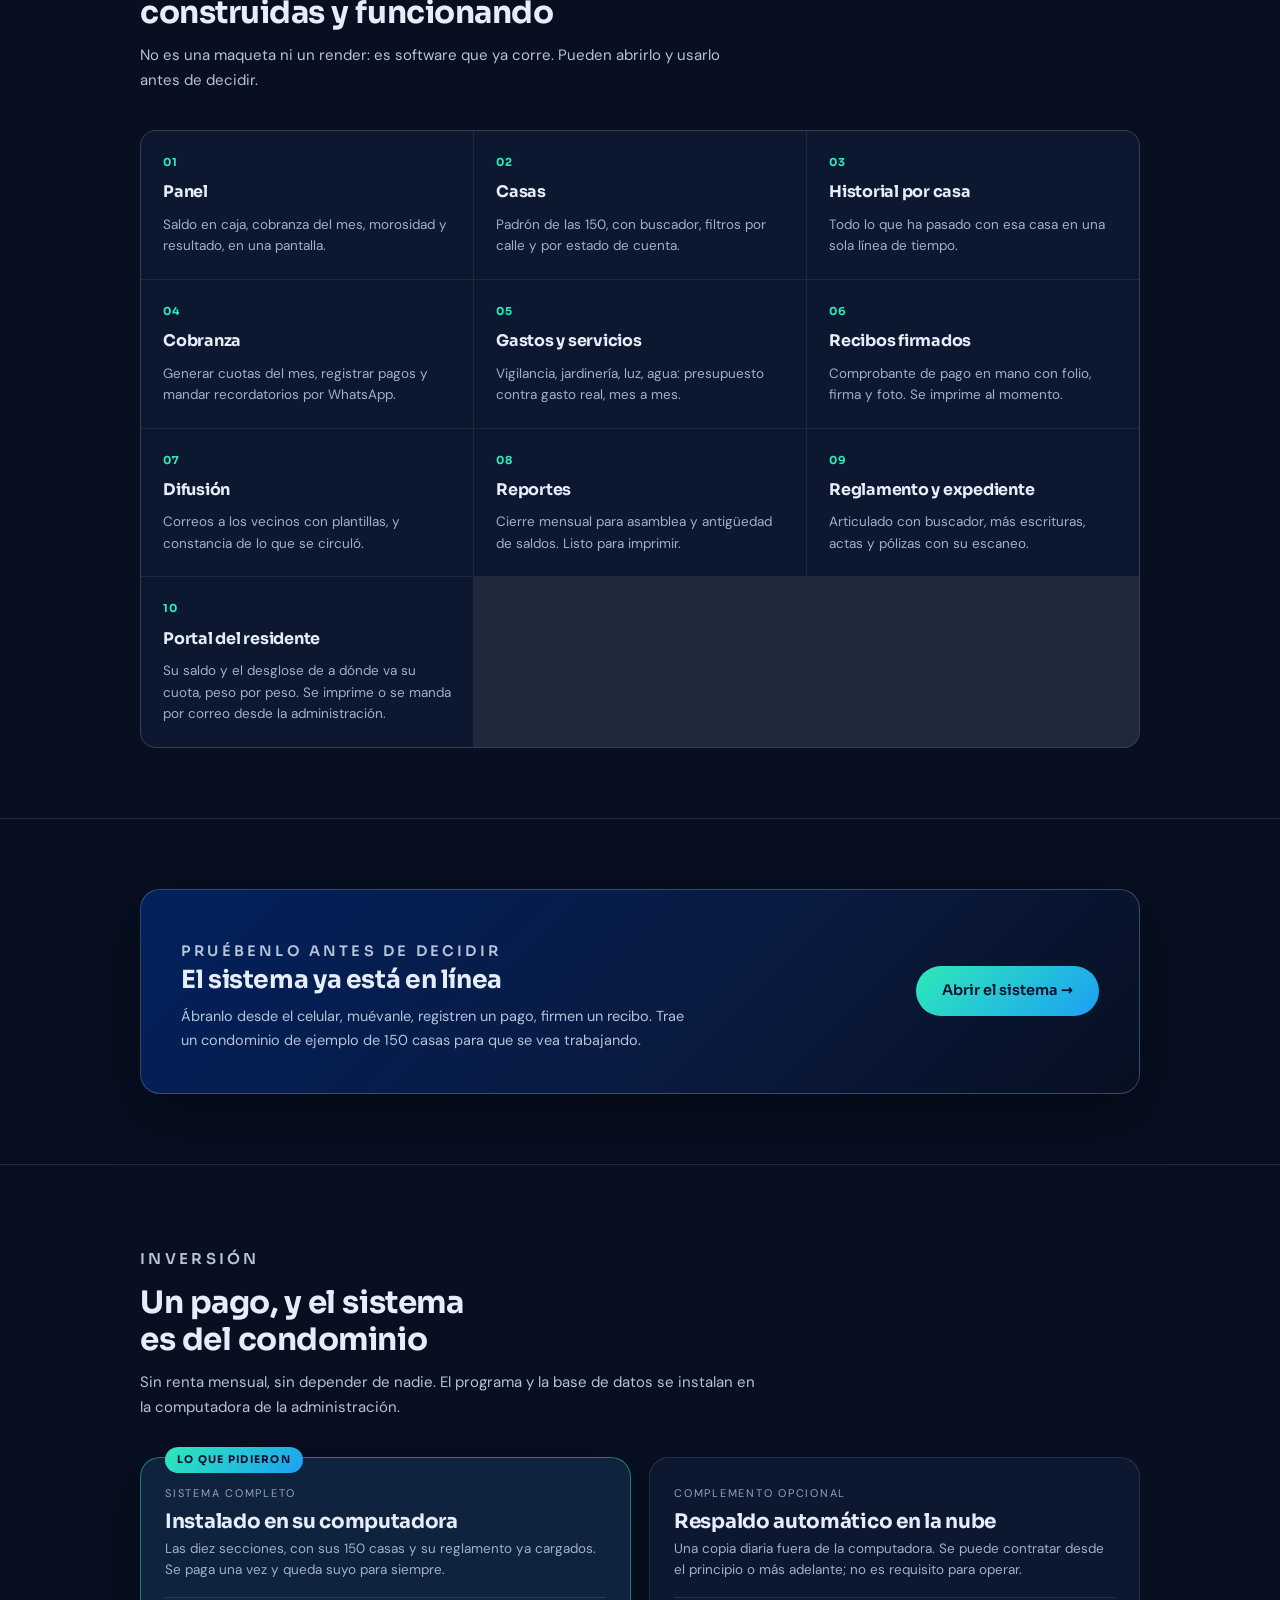
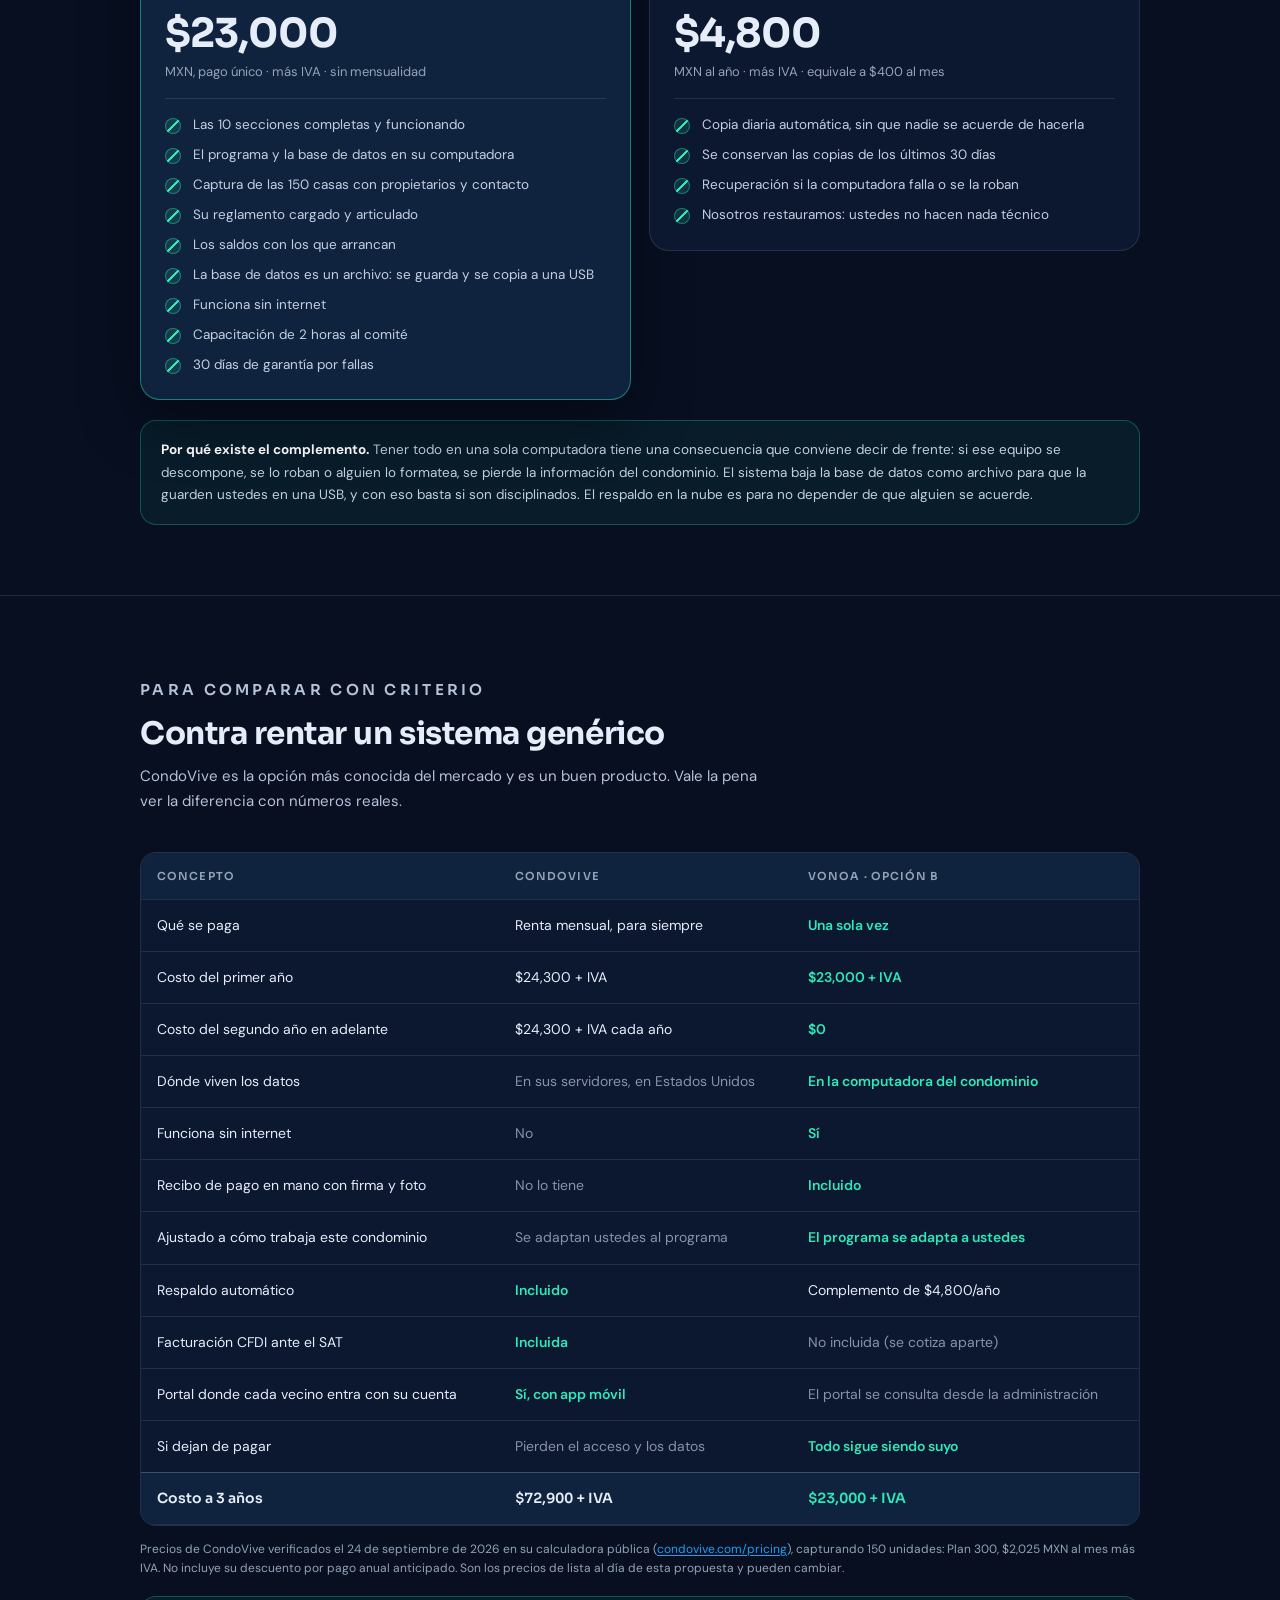
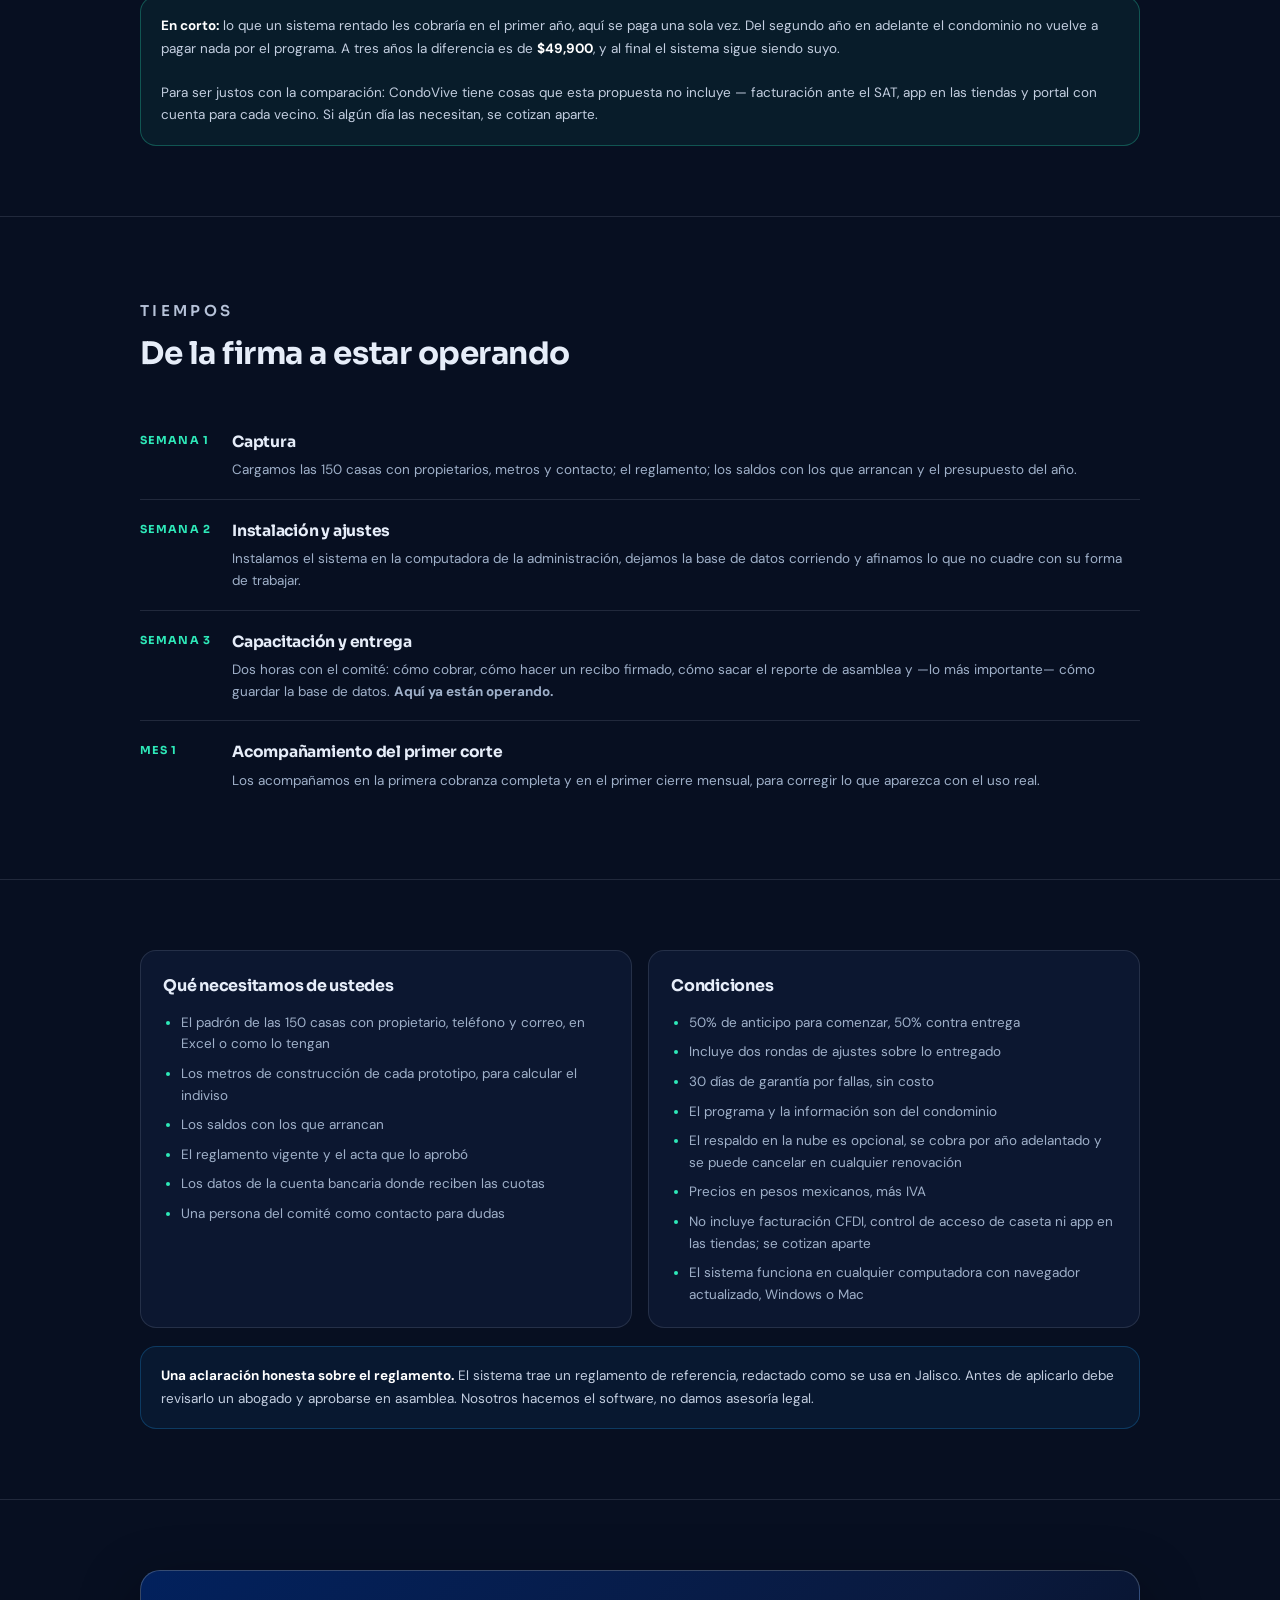
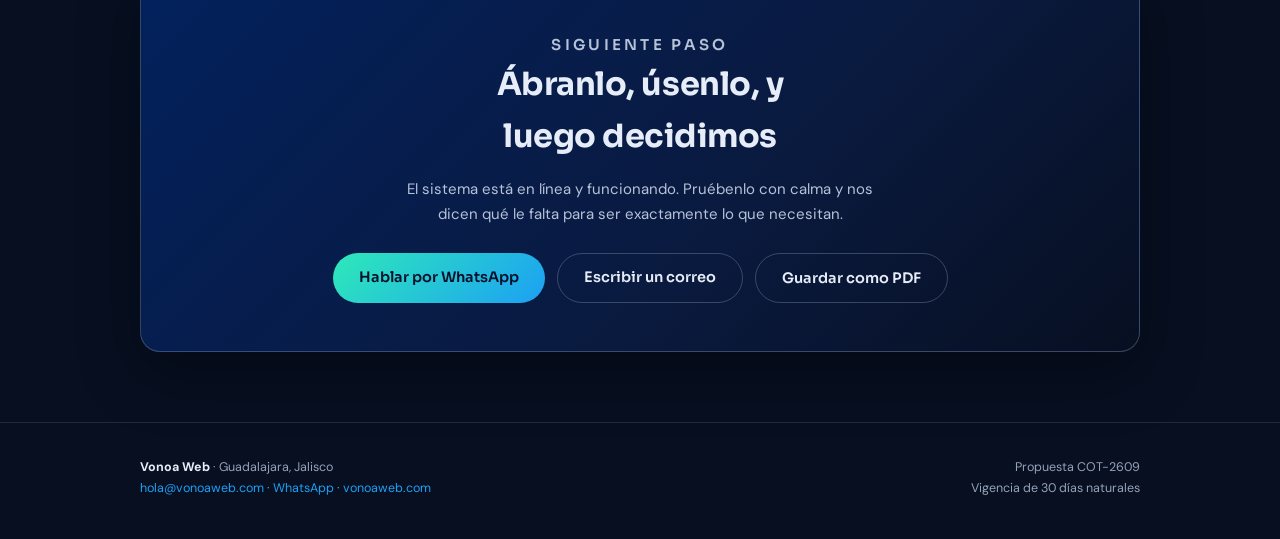
==== commit 169a9b60: "El demo se resiembra solo, base de datos en archivo y cotizacion local Quien abrio el demo cuando el" ====
--- a/cotizacion/index.html
+++ b/cotizacion/index.html
@@ -284,9 +284,9 @@
     <p class="eyebrow">Propuesta de desarrollo</p>
     <h1>Un sistema para administrar <span class="grad">las 150 casas</span> del condominio</h1>
     <p class="hero__lead">
-      Cuotas, cobranza, gastos, recibos firmados, reglamento y un portal donde cada
-      vecino ve su estado de cuenta. Hecho a la medida de cómo trabaja este
-      condominio, no un programa genérico al que haya que acomodarse.
+      Cuotas, cobranza, gastos, recibos firmados, reglamento e historial de cada casa.
+      Instalado en la computadora de la administración, con su base de datos ahí mismo.
+      Un solo pago: sin renta mensual y sin depender de nadie.
     </p>
 
     <dl class="hero__meta">
@@ -325,8 +325,9 @@
       <article class="quote">
         <p class="quote__txt">Mandar correos de difusión a las personas de las casas</p>
         <p class="quote__res"><b>Resuelto.</b> Plantillas para avisos, convocatoria a asamblea,
-          recordatorio de cuota y corte de servicio, con los vecinos en copia oculta.
-          <em>Que salgan solos requiere la Opción B.</em></p>
+          recordatorio de cuota y corte de servicio. El sistema arma el correo y lo abre en
+          el Gmail o el Outlook de la administración, con los vecinos en copia oculta para
+          que nadie vea las direcciones de los demás.</p>
       </article>
 
       <article class="quote">
@@ -337,17 +338,17 @@
       </article>
 
       <article class="quote">
-        <p class="quote__txt">Que sea muy seguro y privado, y respaldado en la nube</p>
-        <p class="quote__res"><b>Requiere la Opción B.</b> Contraseña por persona, respaldo diario
-          automático y que cada familia vea solo lo suyo necesitan servidor. Lo decimos
-          claro porque es la diferencia entre las dos opciones.</p>
+        <p class="quote__txt">Que el programa y la base de datos estén en nuestra computadora</p>
+        <p class="quote__res"><b>Así se entrega.</b> Todo vive en la computadora de la
+          administración. No depende de internet para trabajar y la información no sale
+          de ahí: no está en el servidor de nadie más.</p>
       </article>
 
       <article class="quote">
         <p class="quote__txt">Que ellos tengan todo</p>
-        <p class="quote__res"><b>Resuelto en ambas.</b> El código y la información son del
-          condominio. No quedan amarrados a nosotros ni a nadie: si un día se van,
-          se llevan el sistema funcionando.</p>
+        <p class="quote__res"><b>Resuelto.</b> La base de datos es un archivo que ustedes
+          guardan, copian a una USB y se llevan. El programa es suyo. No quedan amarrados
+          a nosotros ni a nadie.</p>
       </article>
     </div>
   </div>
@@ -383,8 +384,8 @@
       <article class="mod"><span class="mod__n">09</span><h3>Reglamento y expediente</h3>
         <p>Articulado con buscador, más escrituras, actas y pólizas con su escaneo.</p></article>
       <article class="mod"><span class="mod__n">10</span><h3>Portal del residente</h3>
-        <p>Su saldo y el desglose de a dónde va su cuota, peso por peso.</p>
-        <span class="mod__tag mod__tag--srv">Con cuenta propia en la Opción B</span></article>
+        <p>Su saldo y el desglose de a dónde va su cuota, peso por peso. Se imprime
+           o se manda por correo desde la administración.</p></article>
     </div>
   </div>
 </section>
@@ -411,71 +412,65 @@
   <div class="wrap">
     <div class="sec__head">
       <p class="eyebrow">Inversión</p>
-      <h2>Dos caminos, según qué tan lejos quieran llegar</h2>
-      <p>La diferencia real entre los dos no es el tamaño: es si el sistema vive en una
-         computadora o en un servidor al que entra cada quien con su contraseña.</p>
+      <h2>Un pago, y el sistema es del condominio</h2>
+      <p>Sin renta mensual, sin depender de nadie. El programa y la base de datos
+         se instalan en la computadora de la administración.</p>
     </div>
 
     <div class="planes">
-      <!-- Opción A -->
-      <article class="plan">
-        <div>
-          <p class="plan__op">Opción A</p>
-          <h3>Sistema propio, sin mensualidad</h3>
-          <p class="plan__para">Lo que ya está construido, con sus 150 casas y su reglamento
-             cargados. Se paga una vez y es suyo.</p>
-        </div>
-        <div class="precio">
-          <p class="precio__n" data-precio="a">$18,000</p>
-          <p class="precio__u">MXN, pago único · más IVA</p>
-        </div>
-        <ul class="lista">
-          <li>Las 10 secciones completas</li>
-          <li>Captura de las 150 casas con sus propietarios</li>
-          <li>Su reglamento cargado y articulado</li>
-          <li>Capacitación de 2 horas al comité</li>
-          <li>Respaldo que se copia y se guarda a mano</li>
-          <li class="no">Sin contraseñas: quien abra esa computadora, ve todo</li>
-          <li class="no">Sin respaldo automático en la nube</li>
-          <li class="no">Los vecinos no entran con su cuenta</li>
-        </ul>
-      </article>
-
-      <!-- Opción B -->
+      <!-- Principal -->
       <article class="plan plan--reco">
         <span class="plan__flag">Lo que pidieron</span>
         <div>
-          <p class="plan__op">Opción B</p>
-          <h3>Conectado, seguro y respaldado</h3>
-          <p class="plan__para">Todo lo de la Opción A, más servidor: contraseña por persona,
-             respaldo diario y correos que salen solos.</p>
+          <p class="plan__op">Sistema completo</p>
+          <h3>Instalado en su computadora</h3>
+          <p class="plan__para">Las diez secciones, con sus 150 casas y su reglamento ya
+             cargados. Se paga una vez y queda suyo para siempre.</p>
         </div>
         <div class="precio">
-          <p class="precio__n" data-precio="b">$32,000</p>
-          <p class="precio__u">MXN, implementación · más IVA</p>
-          <div class="precio__mes">
-            <p class="precio__n" data-precio="mes">$1,200</p>
-            <p class="precio__u">MXN al mes · más IVA · servidor, respaldos y soporte</p>
-          </div>
+          <p class="precio__n" data-precio="local">$23,000</p>
+          <p class="precio__u">MXN, pago único · más IVA · sin mensualidad</p>
         </div>
         <ul class="lista">
-          <li>Todo lo de la Opción A</li>
-          <li>Contraseña por administrador y por familia</li>
-          <li>Cada casa ve solo su información</li>
-          <li>Respaldo automático diario en la nube</li>
-          <li>Correos que salen solos (estados de cuenta el día 1)</li>
-          <li>Se instala como app en el celular</li>
-          <li>Entra el comité completo desde donde esté</li>
-          <li>Soporte y mejoras incluidas en la mensualidad</li>
+          <li>Las 10 secciones completas y funcionando</li>
+          <li>El programa y la base de datos en su computadora</li>
+          <li>Captura de las 150 casas con propietarios y contacto</li>
+          <li>Su reglamento cargado y articulado</li>
+          <li>Los saldos con los que arrancan</li>
+          <li>La base de datos es un archivo: se guarda y se copia a una USB</li>
+          <li>Funciona sin internet</li>
+          <li>Capacitación de 2 horas al comité</li>
+          <li>30 días de garantía por fallas</li>
         </ul>
       </article>
-    </div>
-
-    <div class="nota" style="margin-top:20px">
-      <strong>Sobre la mensualidad de la Opción B.</strong> No es una renta por usar el
-      software: el software es suyo desde el primer día. Cubre el servidor, los respaldos
-      diarios, el servicio de correo y el soporte. Si algún día deciden dejarla, el sistema
-      sigue funcionando como Opción A y la información es suya.
+
+      <!-- Complemento -->
+      <article class="plan">
+        <div>
+          <p class="plan__op">Complemento opcional</p>
+          <h3>Respaldo automático en la nube</h3>
+          <p class="plan__para">Una copia diaria fuera de la computadora. Se puede contratar
+             desde el principio o más adelante; no es requisito para operar.</p>
+        </div>
+        <div class="precio">
+          <p class="precio__n" data-precio="nube">$4,800</p>
+          <p class="precio__u">MXN al año · más IVA · equivale a <span data-precio="nube-mes">$400</span> al mes</p>
+        </div>
+        <ul class="lista">
+          <li>Copia diaria automática, sin que nadie se acuerde de hacerla</li>
+          <li>Se conservan las copias de los últimos 30 días</li>
+          <li>Recuperación si la computadora falla o se la roban</li>
+          <li>Nosotros restauramos: ustedes no hacen nada técnico</li>
+        </ul>
+      </article>
+    </div>
+
+    <div class="nota nota--warn" style="margin-top:20px">
+      <strong>Por qué existe el complemento.</strong> Tener todo en una sola computadora tiene
+      una consecuencia que conviene decir de frente: si ese equipo se descompone, se lo roban o
+      alguien lo formatea, se pierde la información del condominio. El sistema baja la base de
+      datos como archivo para que la guarden ustedes en una USB, y con eso basta si son
+      disciplinados. El respaldo en la nube es para no depender de que alguien se acuerde.
     </div>
   </div>
 </section>
@@ -497,35 +492,44 @@
             <tr><th>Concepto</th><th>CondoVive</th><th>Vonoa · Opción B</th></tr>
           </thead>
           <tbody>
-            <tr><td>Mensualidad para 150 casas</td>
-                <td class="n">$2,025 + IVA</td>
-                <td class="n si" data-precio="mes-tabla">$1,200 + IVA</td></tr>
-            <tr><td>Implementación</td>
-                <td class="n">Sin costo</td>
-                <td class="n" data-precio="b-tabla">$32,000 + IVA</td></tr>
+            <tr><td>Qué se paga</td>
+                <td class="n">Renta mensual, para siempre</td>
+                <td class="n si">Una sola vez</td></tr>
+            <tr><td>Costo del primer año</td>
+                <td class="n">$24,300 + IVA</td>
+                <td class="n si" data-precio="anio1">$23,000 + IVA</td></tr>
+            <tr><td>Costo del segundo año en adelante</td>
+                <td class="n">$24,300 + IVA cada año</td>
+                <td class="n si">$0</td></tr>
+            <tr><td>Dónde viven los datos</td>
+                <td class="no2">En sus servidores, en Estados Unidos</td>
+                <td class="si">En la computadora del condominio</td></tr>
+            <tr><td>Funciona sin internet</td>
+                <td class="no2">No</td>
+                <td class="si">Sí</td></tr>
             <tr><td>Recibo de pago en mano con firma y foto</td>
                 <td class="no2">No lo tiene</td>
                 <td class="si">Incluido</td></tr>
             <tr><td>Ajustado a cómo trabaja este condominio</td>
                 <td class="no2">Se adaptan ustedes al programa</td>
                 <td class="si">El programa se adapta a ustedes</td></tr>
-            <tr><td>Cambios y funciones nuevas a petición</td>
-                <td class="no2">Según su hoja de ruta</td>
-                <td class="si">Según lo que ustedes necesiten</td></tr>
+            <tr><td>Respaldo automático</td>
+                <td class="si">Incluido</td>
+                <td class="n">Complemento de <span data-precio="nube-tabla">$4,800</span>/año</td></tr>
             <tr><td>Facturación CFDI ante el SAT</td>
                 <td class="si">Incluida</td>
                 <td class="no2">No incluida (se cotiza aparte)</td></tr>
-            <tr><td>App en App Store y Google Play</td>
-                <td class="si">Sí</td>
-                <td class="no2">Se instala desde el navegador</td></tr>
+            <tr><td>Portal donde cada vecino entra con su cuenta</td>
+                <td class="si">Sí, con app móvil</td>
+                <td class="no2">El portal se consulta desde la administración</td></tr>
             <tr><td>Si dejan de pagar</td>
-                <td class="no2">Pierden el acceso</td>
-                <td class="si">El sistema sigue siendo suyo</td></tr>
+                <td class="no2">Pierden el acceso y los datos</td>
+                <td class="si">Todo sigue siendo suyo</td></tr>
           </tbody>
           <tfoot>
             <tr><td>Costo a 3 años</td>
                 <td class="n">$72,900 + IVA</td>
-                <td class="n" data-precio="total3">$75,200 + IVA</td></tr>
+                <td class="n si" data-precio="total3">$23,000 + IVA</td></tr>
           </tfoot>
         </table>
       </div>
@@ -539,10 +543,14 @@
     </p>
 
     <div class="nota nota--warn" style="margin-top:18px">
-      <strong>Lo decimos sin adornos:</strong> a tres años el costo es prácticamente el mismo.
-      La diferencia no está en el precio, está en qué se llevan al final. Con CondoVive pagan
-      renta y al terminar no queda nada. Con nosotros, al terminar el sistema es del condominio,
-      hecho a su medida, y pueden seguir usándolo sin pagar un peso más.
+      <strong>En corto:</strong> lo que un sistema rentado les cobraría en el primer año,
+      aquí se paga una sola vez. Del segundo año en adelante el condominio no vuelve a pagar
+      nada por el programa. A tres años la diferencia es de
+      <strong data-precio="ahorro3">$49,900</strong>, y al final el sistema sigue siendo suyo.
+      <br><br>
+      Para ser justos con la comparación: CondoVive tiene cosas que esta propuesta no incluye
+      — facturación ante el SAT, app en las tiendas y portal con cuenta para cada vecino.
+      Si algún día las necesitan, se cotizan aparte.
     </div>
   </div>
 </section>
@@ -557,21 +565,22 @@
 
     <ol class="fases">
       <li class="fase"><span class="fase__sem">Semana 1</span>
-        <div><h4>Captura y arranque</h4>
+        <div><h4>Captura</h4>
         <p>Cargamos las 150 casas con propietarios, metros y contacto; el reglamento; los
            saldos con los que arrancan y el presupuesto del año.</p></div></li>
       <li class="fase"><span class="fase__sem">Semana 2</span>
-        <div><h4>Ajustes y capacitación</h4>
-        <p>Afinamos lo que no cuadre con su forma de trabajar y capacitamos al comité.
-           <strong>Con la Opción A, aquí ya están operando.</strong></p></div></li>
-      <li class="fase"><span class="fase__sem">Semanas 3 a 6</span>
-        <div><h4>Servidor y cuentas <span style="color:var(--vw-blue)">· solo Opción B</span></h4>
-        <p>Montamos el servidor, las contraseñas, los respaldos diarios y el envío automático
-           de correos. Damos de alta a las 150 familias en su portal.</p></div></li>
-      <li class="fase"><span class="fase__sem">Semanas 7 y 8</span>
-        <div><h4>Marcha en paralelo <span style="color:var(--vw-blue)">· solo Opción B</span></h4>
-        <p>Un mes completo de cobranza corriendo en el sistema junto a su método actual,
-           para comparar y corregir antes de soltar el anterior.</p></div></li>
+        <div><h4>Instalación y ajustes</h4>
+        <p>Instalamos el sistema en la computadora de la administración, dejamos la base de
+           datos corriendo y afinamos lo que no cuadre con su forma de trabajar.</p></div></li>
+      <li class="fase"><span class="fase__sem">Semana 3</span>
+        <div><h4>Capacitación y entrega</h4>
+        <p>Dos horas con el comité: cómo cobrar, cómo hacer un recibo firmado, cómo sacar el
+           reporte de asamblea y —lo más importante— cómo guardar la base de datos.
+           <strong>Aquí ya están operando.</strong></p></div></li>
+      <li class="fase"><span class="fase__sem">Mes 1</span>
+        <div><h4>Acompañamiento del primer corte</h4>
+        <p>Los acompañamos en la primera cobranza completa y en el primer cierre mensual,
+           para corregir lo que aparezca con el uso real.</p></div></li>
     </ol>
   </div>
 </section>
@@ -598,10 +607,11 @@
           <li>50% de anticipo para comenzar, 50% contra entrega</li>
           <li>Incluye dos rondas de ajustes sobre lo entregado</li>
           <li>30 días de garantía por fallas, sin costo</li>
-          <li>El código y la información son del condominio</li>
-          <li>La mensualidad de la Opción B se cobra por adelantado y se puede cancelar con 30 días de aviso</li>
+          <li>El programa y la información son del condominio</li>
+          <li>El respaldo en la nube es opcional, se cobra por año adelantado y se puede cancelar en cualquier renovación</li>
           <li>Precios en pesos mexicanos, más IVA</li>
-          <li>No incluye facturación CFDI ni control de acceso de caseta; se cotizan aparte</li>
+          <li>No incluye facturación CFDI, control de acceso de caseta ni app en las tiendas; se cotizan aparte</li>
+          <li>El sistema funciona en cualquier computadora con navegador actualizado, Windows o Mac</li>
         </ul>
       </article>
     </div>
@@ -654,9 +664,8 @@
 var PROPUESTA = {
   cliente: 'Comité de Administración',
   folio: 'COT-2609',
-  opcionA: 18000,
-  opcionB: 32000,
-  mensualidad: 1200,
+  local: 23000,                // pago único: programa y base de datos en su computadora
+  nube: 4800,                  // complemento opcional, por año
   competidorMensual: 2025      // CondoVive, 150 unidades, verificado 24-sep-2026
 };
 
@@ -671,12 +680,15 @@
     });
   }
 
-  pon('a', mx.format(PROPUESTA.opcionA));
-  pon('b', mx.format(PROPUESTA.opcionB));
-  pon('b-tabla', mx.format(PROPUESTA.opcionB) + ' + IVA');
-  pon('mes', mx.format(PROPUESTA.mensualidad));
-  pon('mes-tabla', mx.format(PROPUESTA.mensualidad) + ' + IVA');
-  pon('total3', mx.format(PROPUESTA.opcionB + PROPUESTA.mensualidad * 36) + ' + IVA');
+  var competidorAnual = PROPUESTA.competidorMensual * 12;
+
+  pon('local', mx.format(PROPUESTA.local));
+  pon('anio1', mx.format(PROPUESTA.local) + ' + IVA');
+  pon('total3', mx.format(PROPUESTA.local) + ' + IVA');
+  pon('nube', mx.format(PROPUESTA.nube));
+  pon('nube-mes', mx.format(Math.round(PROPUESTA.nube / 12)));
+  pon('nube-tabla', mx.format(PROPUESTA.nube));
+  pon('ahorro3', mx.format(competidorAnual * 3 - PROPUESTA.local));
 
   var cli = document.getElementById('mCliente');
   if (cli) cli.textContent = PROPUESTA.cliente;
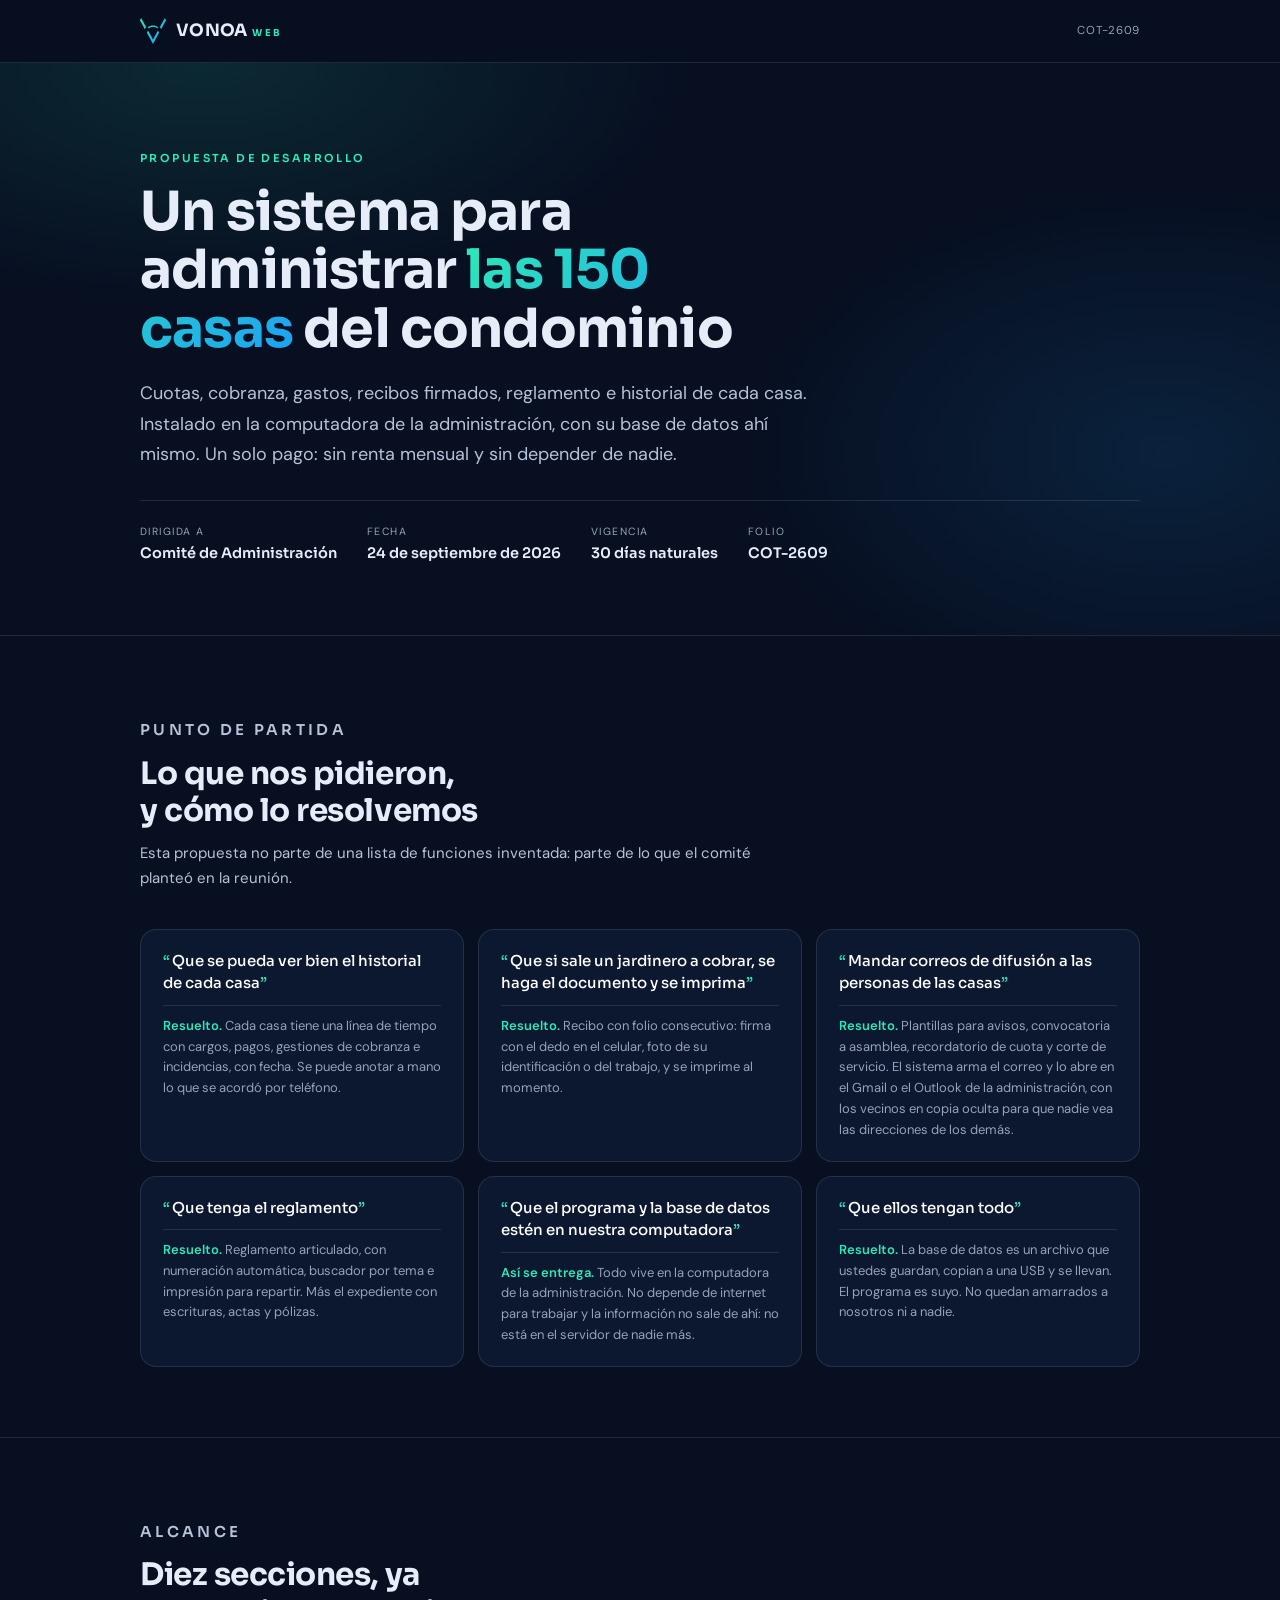
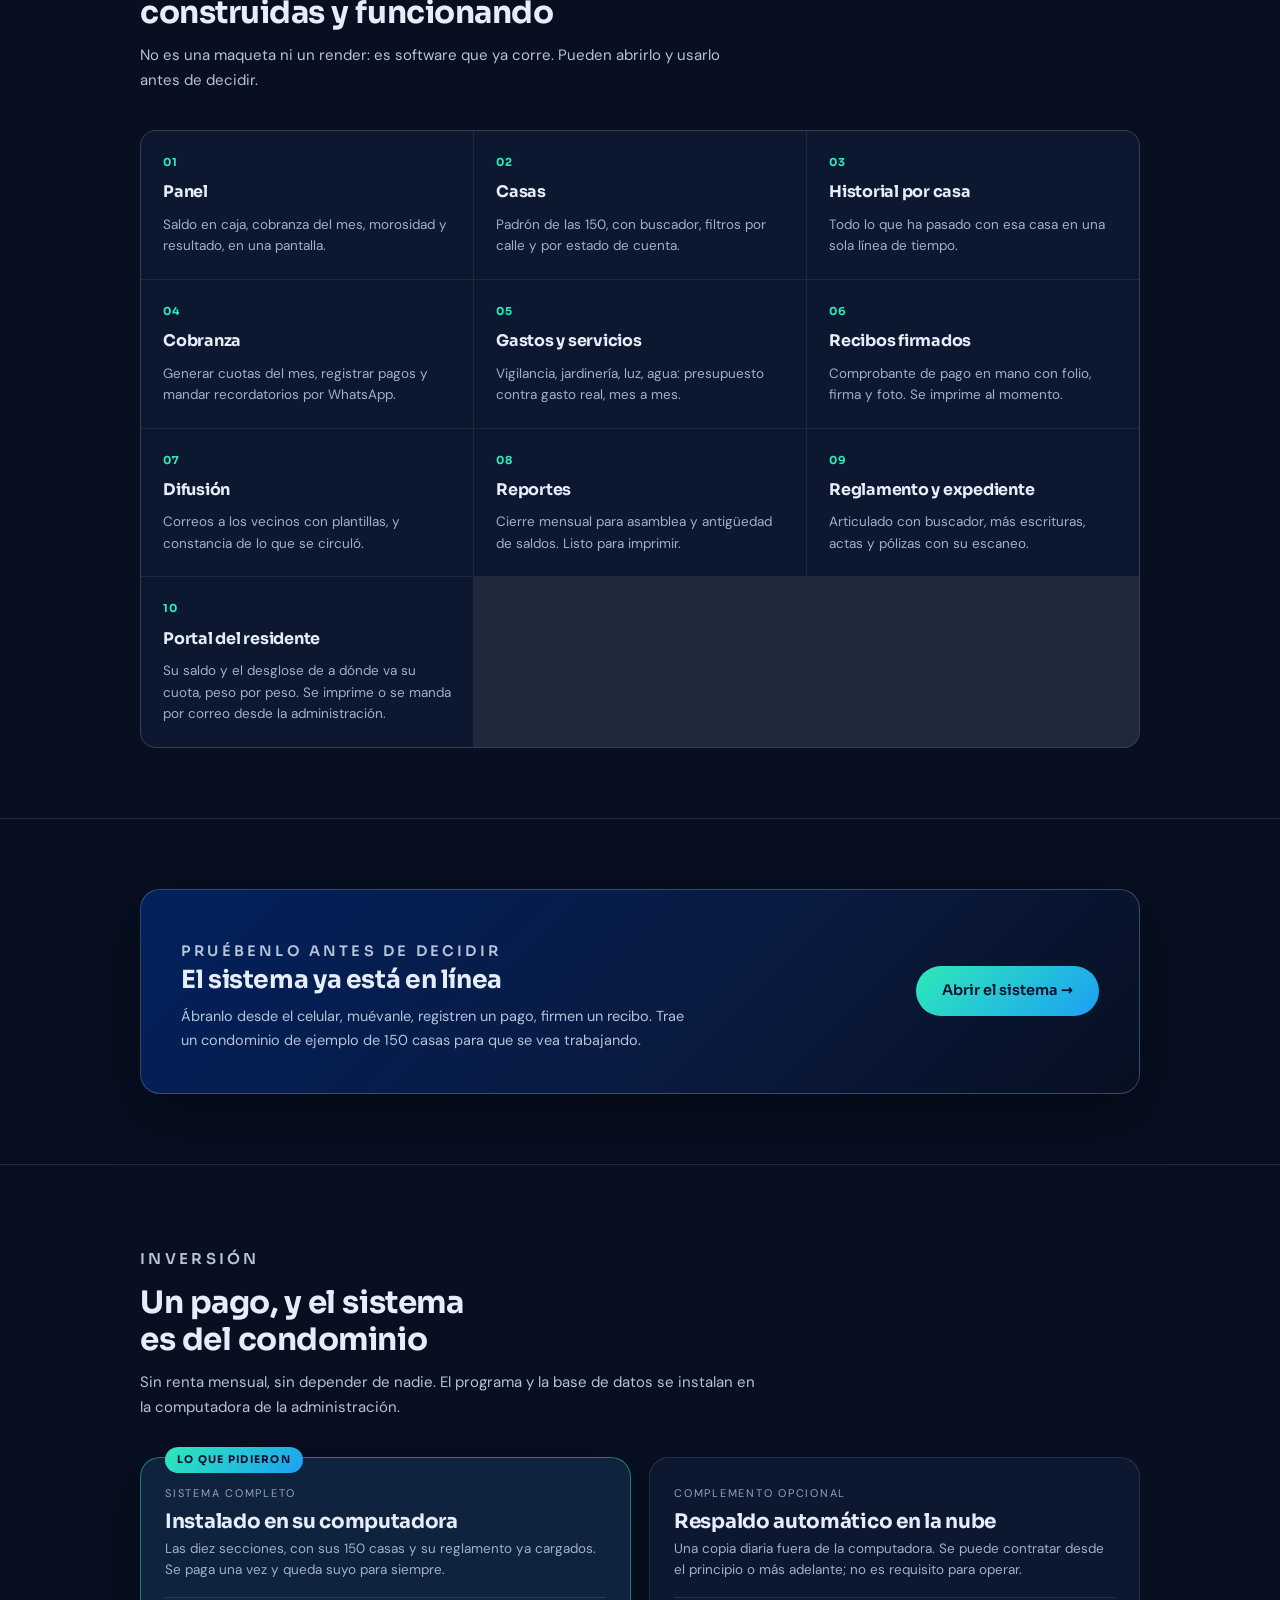
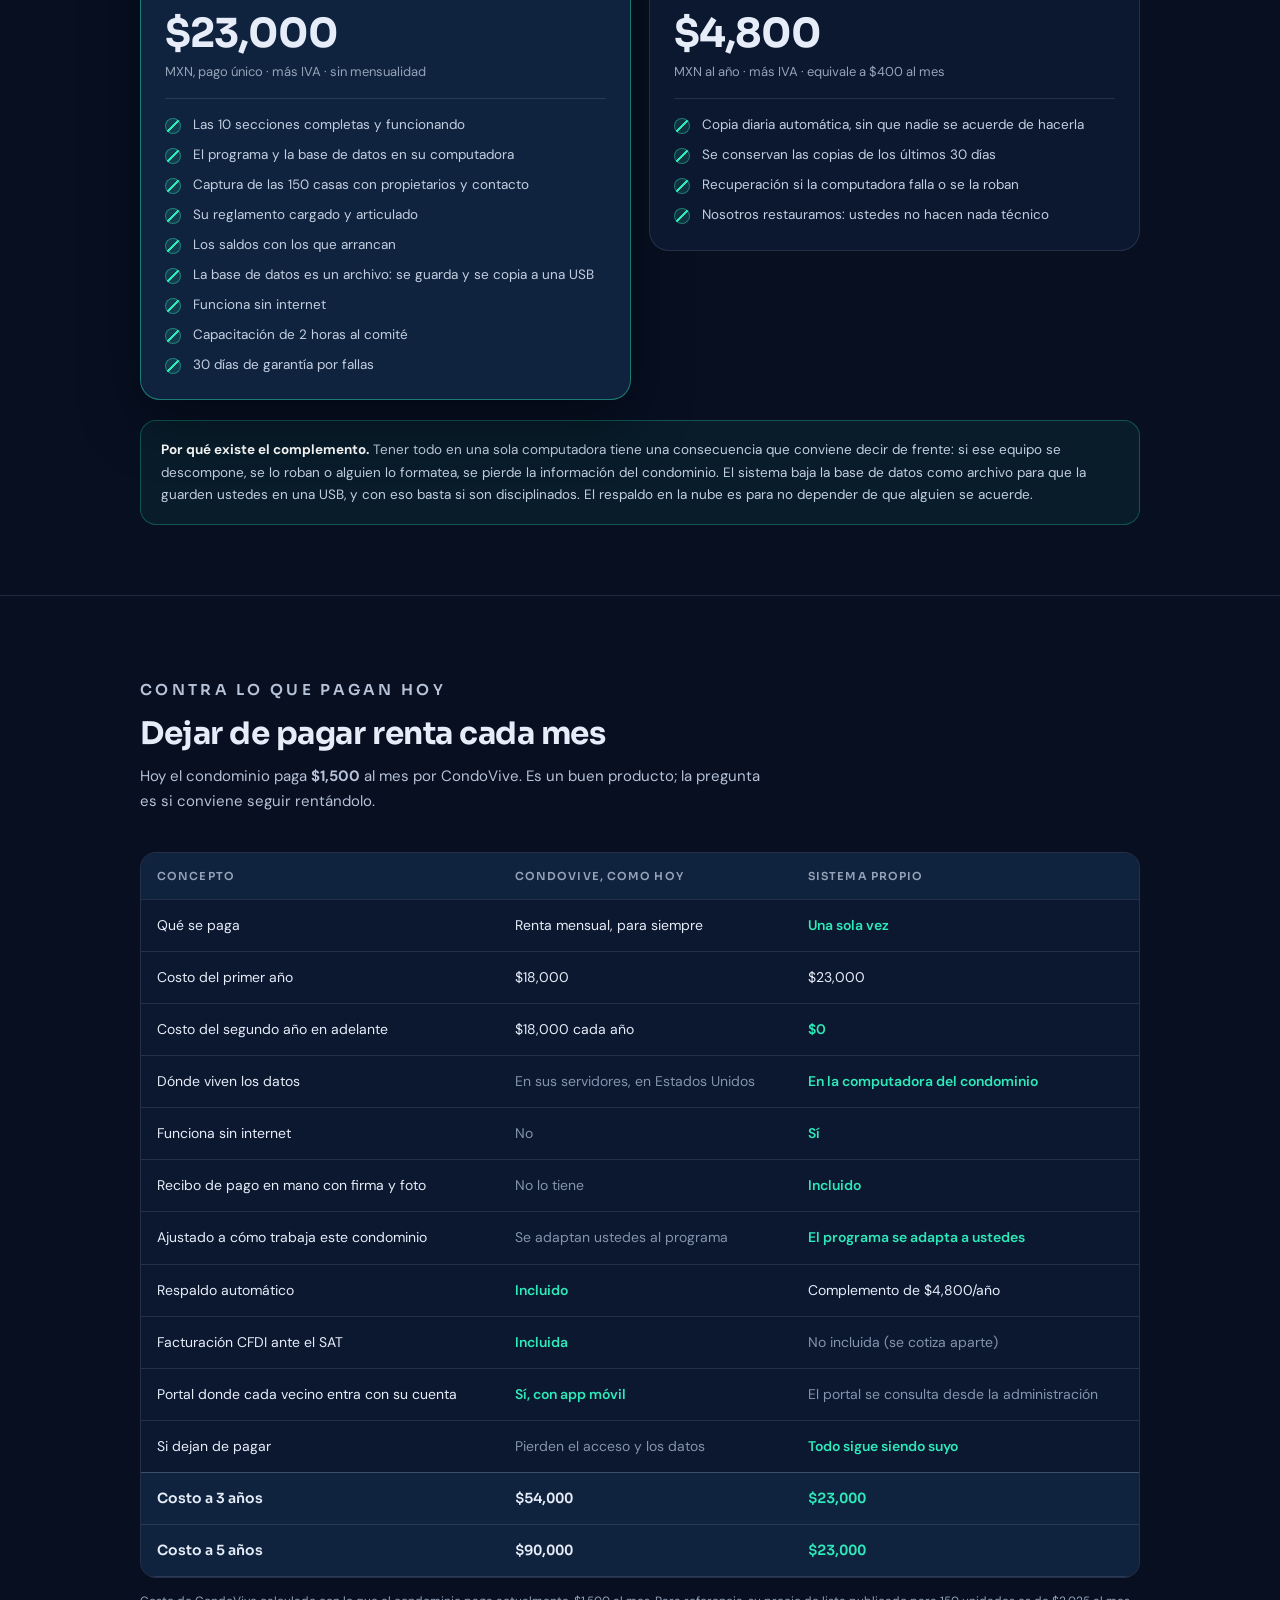
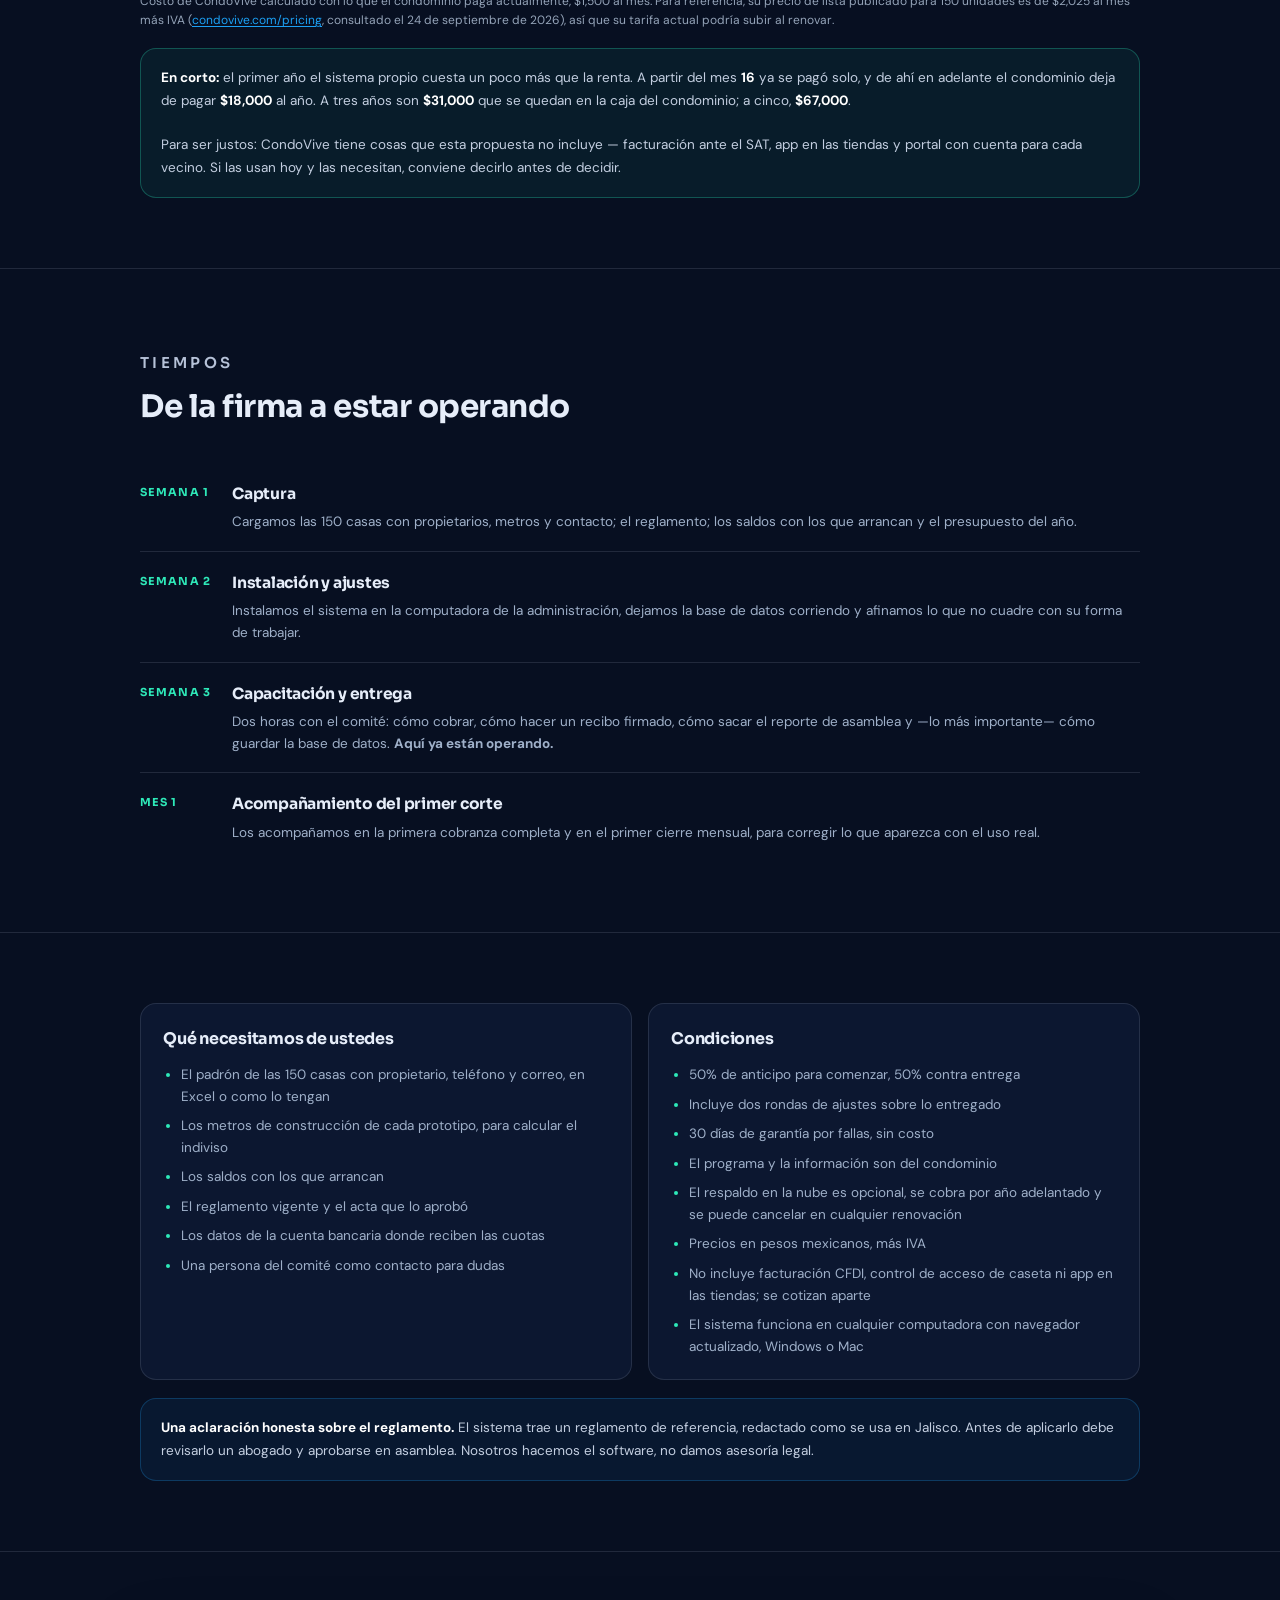
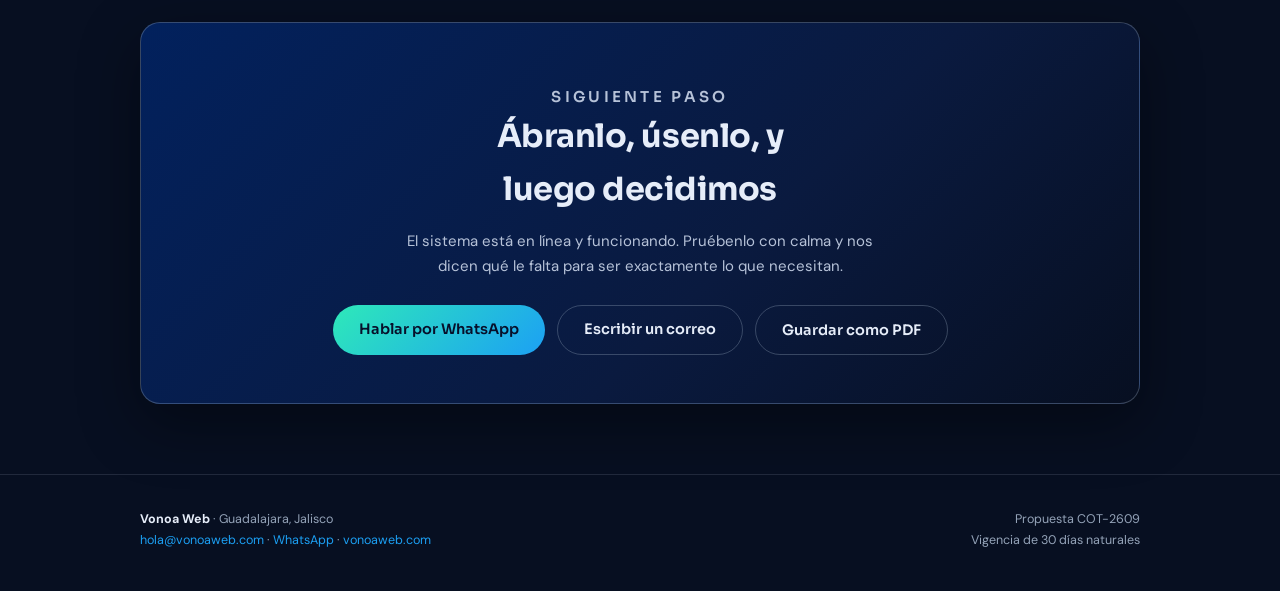
==== commit 49c19e3f: "Cotizacion: comparar contra lo que el condominio paga hoy El comite ya paga $1,500 al mes a CondoViv" ====
--- a/cotizacion/index.html
+++ b/cotizacion/index.html
@@ -479,27 +479,27 @@
 <section>
   <div class="wrap">
     <div class="sec__head">
-      <p class="eyebrow">Para comparar con criterio</p>
-      <h2>Contra rentar un sistema genérico</h2>
-      <p>CondoVive es la opción más conocida del mercado y es un buen producto.
-         Vale la pena ver la diferencia con números reales.</p>
+      <p class="eyebrow">Contra lo que pagan hoy</p>
+      <h2>Dejar de pagar renta cada mes</h2>
+      <p>Hoy el condominio paga <strong data-precio="comp-mes">$1,500</strong> al mes por
+         CondoVive. Es un buen producto; la pregunta es si conviene seguir rentándolo.</p>
     </div>
 
     <div class="tablabox">
       <div class="scroller">
         <table>
           <thead>
-            <tr><th>Concepto</th><th>CondoVive</th><th>Vonoa · Opción B</th></tr>
+            <tr><th>Concepto</th><th>CondoVive, como hoy</th><th>Sistema propio</th></tr>
           </thead>
           <tbody>
             <tr><td>Qué se paga</td>
                 <td class="n">Renta mensual, para siempre</td>
                 <td class="n si">Una sola vez</td></tr>
             <tr><td>Costo del primer año</td>
-                <td class="n">$24,300 + IVA</td>
-                <td class="n si" data-precio="anio1">$23,000 + IVA</td></tr>
+                <td class="n" data-precio="comp-anio">$18,000</td>
+                <td class="n" data-precio="anio1">$23,000</td></tr>
             <tr><td>Costo del segundo año en adelante</td>
-                <td class="n">$24,300 + IVA cada año</td>
+                <td class="n"><span data-precio="comp-anio2">$18,000</span> cada año</td>
                 <td class="n si">$0</td></tr>
             <tr><td>Dónde viven los datos</td>
                 <td class="no2">En sus servidores, en Estados Unidos</td>
@@ -528,29 +528,35 @@
           </tbody>
           <tfoot>
             <tr><td>Costo a 3 años</td>
-                <td class="n">$72,900 + IVA</td>
-                <td class="n si" data-precio="total3">$23,000 + IVA</td></tr>
+                <td class="n" data-precio="comp-3">$54,000</td>
+                <td class="n si" data-precio="total3">$23,000</td></tr>
+            <tr><td>Costo a 5 años</td>
+                <td class="n" data-precio="comp-5">$90,000</td>
+                <td class="n si" data-precio="total5">$23,000</td></tr>
           </tfoot>
         </table>
       </div>
     </div>
 
     <p class="fuente">
-      Precios de CondoVive verificados el 24 de septiembre de 2026 en su calculadora pública
-      (<a href="https://condovive.com/pricing" target="_blank" rel="noopener">condovive.com/pricing</a>),
-      capturando 150 unidades: Plan 300, $2,025 MXN al mes más IVA. No incluye su descuento por
-      pago anual anticipado. Son los precios de lista al día de esta propuesta y pueden cambiar.
+      Costo de CondoVive calculado con lo que el condominio paga actualmente,
+      <span data-precio="comp-mes-2">$1,500</span> al mes. Para referencia, su precio de lista
+      publicado para 150 unidades es de $2,025 al mes más IVA
+      (<a href="https://condovive.com/pricing" target="_blank" rel="noopener">condovive.com/pricing</a>,
+      consultado el 24 de septiembre de 2026), así que su tarifa actual podría subir al renovar.
     </p>
 
     <div class="nota nota--warn" style="margin-top:18px">
-      <strong>En corto:</strong> lo que un sistema rentado les cobraría en el primer año,
-      aquí se paga una sola vez. Del segundo año en adelante el condominio no vuelve a pagar
-      nada por el programa. A tres años la diferencia es de
-      <strong data-precio="ahorro3">$49,900</strong>, y al final el sistema sigue siendo suyo.
+      <strong>En corto:</strong> el primer año el sistema propio cuesta un poco más que la renta.
+      A partir del mes <strong data-precio="meses-rec">16</strong> ya se pagó solo, y de ahí en
+      adelante el condominio deja de pagar
+      <strong data-precio="comp-anio3">$18,000</strong> al año. A tres años son
+      <strong data-precio="ahorro3">$31,000</strong> que se quedan en la caja del condominio;
+      a cinco, <strong data-precio="ahorro5">$67,000</strong>.
       <br><br>
-      Para ser justos con la comparación: CondoVive tiene cosas que esta propuesta no incluye
-      — facturación ante el SAT, app en las tiendas y portal con cuenta para cada vecino.
-      Si algún día las necesitan, se cotizan aparte.
+      Para ser justos: CondoVive tiene cosas que esta propuesta no incluye — facturación ante
+      el SAT, app en las tiendas y portal con cuenta para cada vecino. Si las usan hoy y las
+      necesitan, conviene decirlo antes de decidir.
     </div>
   </div>
 </section>
@@ -666,7 +672,7 @@
   folio: 'COT-2609',
   local: 23000,                // pago único: programa y base de datos en su computadora
   nube: 4800,                  // complemento opcional, por año
-  competidorMensual: 2025      // CondoVive, 150 unidades, verificado 24-sep-2026
+  competidorMensual: 1500      // lo que el condominio paga HOY a CondoVive (dato del cliente)
 };
 
 (function () {
@@ -680,15 +686,31 @@
     });
   }
 
-  var competidorAnual = PROPUESTA.competidorMensual * 12;
+  var mes = PROPUESTA.competidorMensual;
+  var anio = mes * 12;
 
   pon('local', mx.format(PROPUESTA.local));
-  pon('anio1', mx.format(PROPUESTA.local) + ' + IVA');
-  pon('total3', mx.format(PROPUESTA.local) + ' + IVA');
+  pon('anio1', mx.format(PROPUESTA.local));
+  pon('total3', mx.format(PROPUESTA.local));
+  pon('total5', mx.format(PROPUESTA.local));
+
+  pon('comp-mes', mx.format(mes));
+  pon('comp-mes-2', mx.format(mes));
+  pon('comp-anio', mx.format(anio));
+  pon('comp-anio2', mx.format(anio));
+  pon('comp-anio3', mx.format(anio));
+  pon('comp-3', mx.format(anio * 3));
+  pon('comp-5', mx.format(anio * 5));
+
+  // Primer mes en que la renta acumulada ya rebasa el pago único
+  // (23,000 / 1,500 = 15.3 → en el mes 16 la renta suma 24,000)
+  pon('meses-rec', String(Math.ceil(PROPUESTA.local / mes)));
+  pon('ahorro3', mx.format(anio * 3 - PROPUESTA.local));
+  pon('ahorro5', mx.format(anio * 5 - PROPUESTA.local));
+
   pon('nube', mx.format(PROPUESTA.nube));
   pon('nube-mes', mx.format(Math.round(PROPUESTA.nube / 12)));
   pon('nube-tabla', mx.format(PROPUESTA.nube));
-  pon('ahorro3', mx.format(competidorAnual * 3 - PROPUESTA.local));
 
   var cli = document.getElementById('mCliente');
   if (cli) cli.textContent = PROPUESTA.cliente;
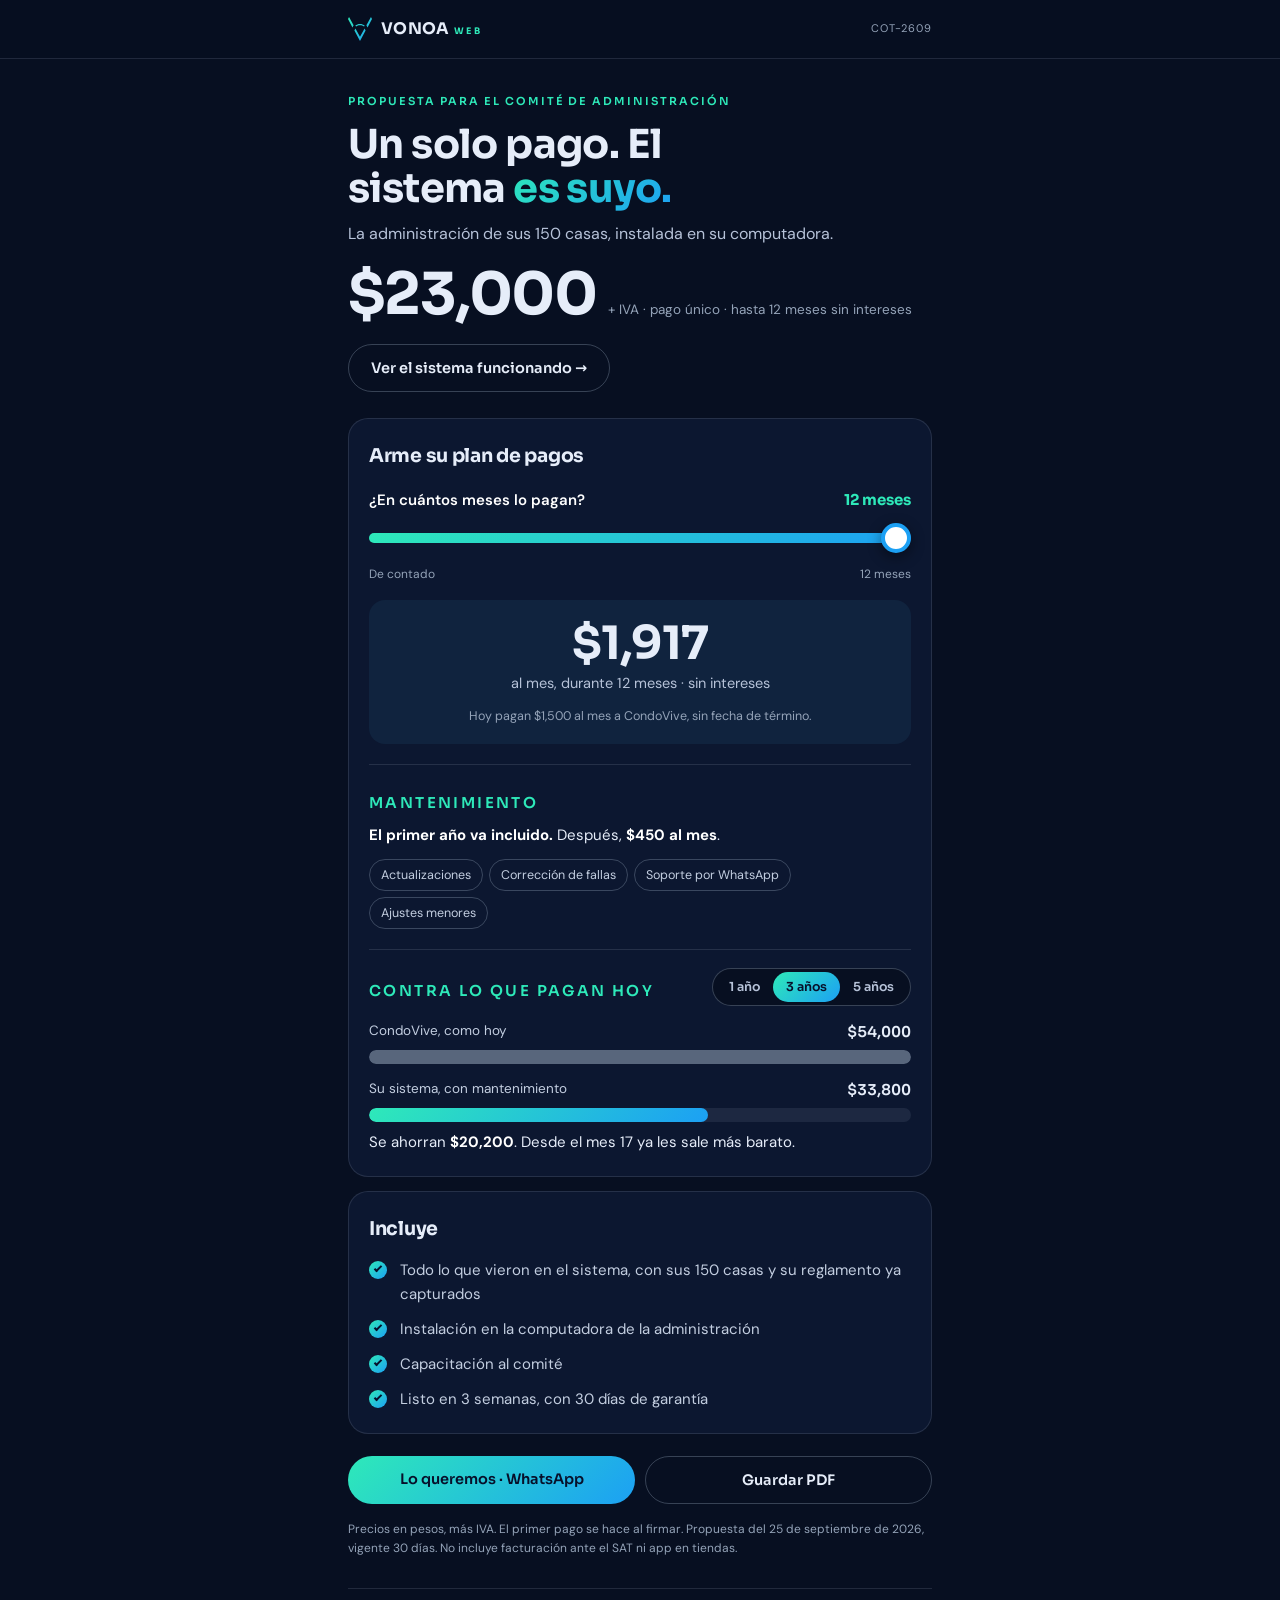
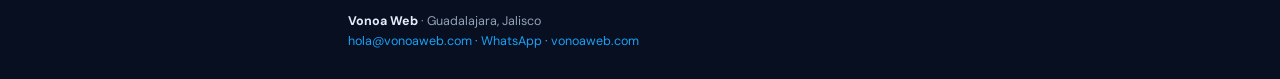
==== commit 0cad5676: "Cotizacion corta con cotizador de pagos y mantenimiento La gente no lee: la propuesta baja de 10,431" ====
--- a/cotizacion/index.html
+++ b/cotizacion/index.html
@@ -4,263 +4,201 @@
 <meta charset="utf-8">
 <meta name="viewport" content="width=device-width, initial-scale=1, viewport-fit=cover">
 <title>Propuesta · Sistema de administración de condominio — Vonoa Web</title>
-<meta name="description" content="Propuesta de Vonoa Web para el sistema de administración de un condominio de 150 casas.">
+<meta name="description" content="Propuesta de Vonoa Web: sistema de administración para un condominio de 150 casas.">
 <meta name="theme-color" content="#070F21">
 <link rel="preconnect" href="https://fonts.googleapis.com">
 <link rel="preconnect" href="https://fonts.gstatic.com" crossorigin>
 <link rel="stylesheet" href="https://fonts.googleapis.com/css2?family=Sora:wght@400;500;600;700&family=DM+Sans:wght@400;500;600;700&display=swap">
 <style>
-/* ===========================================================
-   Cotización — sistema de marca de Vonoa Web
-   Tokens tomados de vonoaweb-landing/styles.css
-   =========================================================== */
+/* Sistema de marca de Vonoa Web (tomado de vonoaweb-landing/styles.css) */
 :root{
   --vw-deep-space:#070F21;
-  --vw-navy:#02215D;
   --vw-cyan:#2EE9B9;
   --vw-blue:#1CA0F4;
-  --vw-white:#FFFFFF;
   --vw-slate:#94A3B8;
-  --vw-midnight:#0F2040;
   --vw-ink:#E6EDF9;
   --vw-gradient:linear-gradient(135deg,#2EE9B9 0%,#1CA0F4 100%);
-
+  --surface:#0C1730;
+  --surface-2:#10233E;
   --line:rgba(148,163,184,.18);
   --line-strong:rgba(148,163,184,.34);
-  --surface:#0C1730;
-  --surface-2:#10233E;
-
+  --soft:#B6C2D8;
   --font-display:'Sora',system-ui,-apple-system,sans-serif;
   --font-body:'DM Sans',system-ui,-apple-system,sans-serif;
-
-  --radius-sm:8px; --radius-md:12px; --radius-lg:16px; --radius-xl:20px;
-  --shadow-card:0 20px 60px rgba(0,0,0,.4);
-  --gutter:clamp(18px,4.5vw,40px);
-}
-
+}
 *,*::before,*::after{box-sizing:border-box}
-html{scroll-behavior:smooth}
 body{
   margin:0;background:var(--vw-deep-space);color:var(--vw-ink);
-  font-family:var(--font-body);font-size:15px;line-height:1.65;
+  font-family:var(--font-body);font-size:15px;line-height:1.6;
   -webkit-font-smoothing:antialiased;
 }
-h1,h2,h3,h4{font-family:var(--font-display);font-weight:700;letter-spacing:-.015em;margin:0;text-wrap:balance}
+h1,h2{font-family:var(--font-display);font-weight:700;letter-spacing:-.015em;margin:0;text-wrap:balance}
 p{margin:0}
 a{color:inherit;text-decoration:none}
-img{max-width:100%}
-:focus-visible{outline:2px solid var(--vw-cyan);outline-offset:3px;border-radius:4px}
-
-.wrap{width:min(1080px,100%);margin:0 auto;padding-inline:var(--gutter)}
+:focus-visible{outline:2px solid var(--vw-cyan);outline-offset:3px;border-radius:6px}
+
+.wrap{width:min(620px,100%);margin:0 auto;padding-inline:18px}
 
 /* ---------- Barra ---------- */
 .bar{
-  position:sticky;top:0;z-index:40;
+  position:sticky;top:0;z-index:10;
   background:rgba(7,15,33,.92);backdrop-filter:blur(12px);
   border-bottom:1px solid var(--line);
   padding-top:env(safe-area-inset-top,0px);
 }
-.bar__in{display:flex;align-items:center;gap:14px;height:62px}
-.brand{display:flex;align-items:center;gap:10px;flex:1 1 auto;min-width:0}
-.wm{font-family:var(--font-display);font-weight:700;font-size:17px;letter-spacing:.02em;white-space:nowrap}
-.wm em{font-style:normal;color:var(--vw-cyan);font-size:9.5px;letter-spacing:.3em;margin-left:4px}
-.bar__folio{font-size:11.5px;color:var(--vw-slate);letter-spacing:.06em;text-transform:uppercase;white-space:nowrap}
+.bar .wrap{display:flex;align-items:center;gap:12px;height:58px}
+.brand{display:flex;align-items:center;gap:9px;flex:1 1 auto}
+.wm{font-family:var(--font-display);font-weight:700;font-size:16px;letter-spacing:.02em}
+.wm em{font-style:normal;color:var(--vw-cyan);font-size:9px;letter-spacing:.3em;margin-left:4px}
+.folio{font-size:11px;letter-spacing:.08em;color:var(--vw-slate)}
 
 /* ---------- Portada ---------- */
-.hero{padding:clamp(44px,8vw,86px) 0 clamp(34px,5vw,54px);position:relative;overflow:hidden}
-.hero::before{
-  content:"";position:absolute;inset:-40% 30% 40% -20%;
-  background:radial-gradient(60% 60% at 40% 40%,rgba(46,233,185,.12),transparent 70%);
-  pointer-events:none;
-}
-.hero::after{
-  content:"";position:absolute;inset:20% -25% -40% 40%;
-  background:radial-gradient(55% 55% at 60% 40%,rgba(28,160,244,.13),transparent 70%);
-  pointer-events:none;
-}
-.hero>*{position:relative}
+.hero{padding:34px 0 26px}
 .eyebrow{
   font-family:var(--font-display);font-size:11px;font-weight:600;
-  letter-spacing:.22em;text-transform:uppercase;color:var(--vw-cyan);
-}
-.hero h1{font-size:clamp(29px,6.2vw,54px);line-height:1.08;margin-top:16px;max-width:17ch}
-.hero h1 .grad{
-  background:var(--vw-gradient);-webkit-background-clip:text;background-clip:text;color:transparent;
-}
-.hero__lead{margin-top:20px;font-size:clamp(15px,2.1vw,18px);color:#B6C2D8;max-width:56ch;line-height:1.7}
-.hero__meta{
-  display:flex;flex-wrap:wrap;gap:10px 30px;margin-top:30px;
-  padding-top:22px;border-top:1px solid var(--line);
-}
-.meta{display:flex;flex-direction:column;gap:2px}
-.meta dt{font-size:10.5px;letter-spacing:.14em;text-transform:uppercase;color:var(--vw-slate)}
-.meta dd{margin:0;font-family:var(--font-display);font-weight:600;font-size:14.5px}
-
-/* ---------- Secciones ---------- */
-section{padding:clamp(40px,6vw,70px) 0;border-top:1px solid var(--line)}
-.sec__head{margin-bottom:clamp(24px,3.5vw,38px)}
-.sec__head h2{font-size:clamp(21px,3.6vw,31px);line-height:1.2;margin-top:12px;max-width:22ch}
-.sec__head p{margin-top:12px;color:#B6C2D8;max-width:62ch;font-size:15px}
-
-/* ---------- Lo que nos dijeron ---------- */
-.dijeron{display:grid;grid-template-columns:repeat(auto-fit,minmax(248px,1fr));gap:14px}
-.quote{
-  background:var(--surface);border:1px solid var(--line);border-radius:var(--radius-lg);
-  padding:20px 22px;display:flex;flex-direction:column;gap:10px;
-}
-.quote__txt{font-family:var(--font-display);font-size:15px;font-weight:500;line-height:1.5;color:var(--vw-white)}
-.quote__txt::before{content:"“";color:var(--vw-cyan);margin-right:2px}
-.quote__txt::after{content:"”";color:var(--vw-cyan)}
-.quote__res{font-size:13px;color:var(--vw-slate);line-height:1.6;padding-top:10px;border-top:1px solid var(--line)}
-.quote__res b{color:var(--vw-cyan);font-weight:600}
-
-/* ---------- Qué incluye ---------- */
-.mods{display:grid;grid-template-columns:repeat(auto-fit,minmax(255px,1fr));gap:1px;background:var(--line);
-  border:1px solid var(--line);border-radius:var(--radius-lg);overflow:hidden}
-.mod{background:var(--surface);padding:22px;display:flex;flex-direction:column;gap:8px}
-.mod__n{font-family:var(--font-display);font-size:11px;font-weight:700;letter-spacing:.1em;color:var(--vw-cyan)}
-.mod h3{font-size:16px}
-.mod p{font-size:13.5px;color:#9FB0C9;line-height:1.6}
-.mod__tag{
-  align-self:flex-start;margin-top:4px;font-size:10.5px;font-weight:600;letter-spacing:.08em;
-  text-transform:uppercase;padding:3px 9px;border-radius:999px;
-  background:rgba(46,233,185,.1);color:var(--vw-cyan);border:1px solid rgba(46,233,185,.28);
-}
-.mod__tag--srv{background:rgba(28,160,244,.1);color:var(--vw-blue);border-color:rgba(28,160,244,.3)}
-
-/* ---------- Demo ---------- */
-.demo{
-  background:linear-gradient(135deg,#02215D 0%,#0A1A3F 60%,#070F21 100%);
-  border:1px solid var(--line-strong);border-radius:var(--radius-xl);
-  padding:clamp(24px,4vw,40px);box-shadow:var(--shadow-card);
-  display:grid;grid-template-columns:minmax(0,1fr) auto;gap:24px;align-items:center;
-}
-@media (max-width:660px){.demo{grid-template-columns:minmax(0,1fr)}}
-.demo h3{font-size:clamp(19px,3vw,25px);line-height:1.25}
-.demo p{margin-top:10px;color:#B6C2D8;font-size:14.5px;max-width:52ch}
+  letter-spacing:.18em;text-transform:uppercase;color:var(--vw-cyan);
+}
+.hero h1{font-size:clamp(28px,7.4vw,40px);line-height:1.1;margin-top:12px}
+.grad{background:var(--vw-gradient);-webkit-background-clip:text;background-clip:text;color:transparent}
+.lead{margin-top:10px;color:var(--soft);font-size:16px}
+.precio{margin-top:20px;display:flex;flex-wrap:wrap;align-items:baseline;gap:4px 12px}
+.precio__n{
+  font-family:var(--font-display);font-weight:700;letter-spacing:-.03em;
+  font-size:clamp(44px,12vw,58px);line-height:1;
+}
+.precio__u{color:var(--vw-slate);font-size:13.5px}
+
 .btn{
-  display:inline-flex;align-items:center;justify-content:center;gap:9px;
-  height:50px;padding:0 26px;border-radius:999px;
+  display:inline-flex;align-items:center;justify-content:center;gap:8px;
+  min-height:48px;padding:0 22px;border-radius:999px;border:0;cursor:pointer;
   font-family:var(--font-display);font-weight:600;font-size:14.5px;
-  background:var(--vw-gradient);color:#07102a;white-space:nowrap;
-  transition:transform .16s ease,filter .16s ease;
-}
-.btn:hover{transform:translateY(-2px);filter:brightness(1.07)}
+  background:var(--vw-gradient);color:#07102a;
+  transition:transform .15s ease,filter .15s ease;
+}
+.btn:hover{transform:translateY(-1px);filter:brightness(1.06)}
 .btn--ghost{background:transparent;color:var(--vw-ink);border:1px solid var(--line-strong)}
 .btn--ghost:hover{border-color:var(--vw-cyan);color:var(--vw-cyan)}
-
-/* ---------- Inversión ---------- */
-.planes{display:grid;grid-template-columns:repeat(auto-fit,minmax(290px,1fr));gap:18px;align-items:start}
-.plan{
-  background:var(--surface);border:1px solid var(--line);border-radius:var(--radius-xl);
-  padding:26px 24px 24px;display:flex;flex-direction:column;gap:16px;position:relative;
-}
-.plan--reco{border-color:rgba(46,233,185,.45);background:var(--surface-2);box-shadow:var(--shadow-card)}
-.plan__flag{
-  position:absolute;top:-11px;left:24px;
-  font-family:var(--font-display);font-size:10.5px;font-weight:700;letter-spacing:.12em;text-transform:uppercase;
-  background:var(--vw-gradient);color:#07102a;padding:4px 12px;border-radius:999px;
-}
-.plan__op{font-size:11px;letter-spacing:.16em;text-transform:uppercase;color:var(--vw-slate)}
-.plan h3{font-size:20px;margin-top:2px}
-.plan__para{font-size:13.5px;color:#9FB0C9;line-height:1.6}
-.precio{padding:16px 0;border-block:1px solid var(--line)}
-.precio__n{font-family:var(--font-display);font-size:clamp(30px,5.2vw,40px);font-weight:700;line-height:1;letter-spacing:-.025em}
-.precio__u{font-size:13px;color:var(--vw-slate);margin-top:7px}
-.precio__mes{margin-top:12px;padding-top:12px;border-top:1px dashed var(--line-strong)}
-.precio__mes .precio__n{font-size:clamp(21px,3.4vw,26px)}
-.lista{list-style:none;margin:0;padding:0;display:flex;flex-direction:column;gap:9px;flex:1 1 auto}
-.lista li{display:grid;grid-template-columns:18px minmax(0,1fr);gap:10px;font-size:13.5px;line-height:1.55;color:#C3CEE0}
-.lista li::before{content:"";width:16px;height:16px;border-radius:50%;margin-top:3px;
-  background:rgba(46,233,185,.13);border:1px solid rgba(46,233,185,.4);
-  background-image:linear-gradient(135deg,transparent 45%,var(--vw-cyan) 45%,var(--vw-cyan) 55%,transparent 55%);}
-.lista li.no{color:#8494AC}
-.lista li.no::before{background:rgba(148,163,184,.08);border-color:var(--line-strong);background-image:none}
-
-/* ---------- Comparativo ---------- */
-.tablabox{border:1px solid var(--line);border-radius:var(--radius-lg);overflow:hidden;background:var(--surface)}
-.scroller{overflow-x:auto;-webkit-overflow-scrolling:touch}
-table{width:100%;border-collapse:collapse;font-size:14px}
-th,td{padding:14px 16px;text-align:left;border-bottom:1px solid var(--line);vertical-align:top}
-thead th{
-  background:var(--surface-2);font-family:var(--font-display);font-size:11px;font-weight:600;
-  letter-spacing:.1em;text-transform:uppercase;color:var(--vw-slate);white-space:nowrap;
-}
-tbody tr:last-child td{border-bottom:0}
-td.n{font-variant-numeric:tabular-nums;white-space:nowrap}
-.si{color:var(--vw-cyan);font-weight:600}
-.no2{color:#8494AC}
-tfoot td{background:var(--surface-2);font-family:var(--font-display);font-weight:600;border-top:1px solid var(--line-strong)}
-.fuente{margin-top:14px;font-size:12px;color:var(--vw-slate);line-height:1.6}
-.fuente a{color:var(--vw-blue);text-decoration:underline;text-underline-offset:2px}
-
-/* ---------- Tiempos ---------- */
-.fases{list-style:none;margin:0;padding:0;display:flex;flex-direction:column;gap:0}
-.fase{display:grid;grid-template-columns:auto minmax(0,1fr);gap:18px;padding:18px 0;border-bottom:1px solid var(--line)}
-.fase:last-child{border-bottom:0}
-.fase__sem{
-  font-family:var(--font-display);font-size:11px;font-weight:700;letter-spacing:.1em;text-transform:uppercase;
-  color:var(--vw-cyan);white-space:nowrap;padding-top:2px;min-width:74px;
-}
-.fase h4{font-size:15.5px;margin-bottom:5px}
-.fase p{font-size:13.5px;color:#9FB0C9;line-height:1.6}
-
-/* ---------- Notas ---------- */
-.nota{
-  border-radius:var(--radius-lg);padding:18px 20px;font-size:13.5px;line-height:1.65;
-  background:rgba(28,160,244,.07);border:1px solid rgba(28,160,244,.25);color:#C3CEE0;
-}
-.nota strong{color:var(--vw-white)}
-.nota--warn{background:rgba(46,233,185,.06);border-color:rgba(46,233,185,.28)}
-.dosc{display:grid;grid-template-columns:repeat(auto-fit,minmax(272px,1fr));gap:16px}
-.card{background:var(--surface);border:1px solid var(--line);border-radius:var(--radius-lg);padding:22px}
-.card h3{font-size:16px;margin-bottom:12px}
-.card ul{margin:0;padding-left:18px;display:flex;flex-direction:column;gap:8px}
-.card li{font-size:13.5px;color:#9FB0C9;line-height:1.6}
-.card li::marker{color:var(--vw-cyan)}
+.hero .btn{margin-top:20px}
+
+/* ---------- Tarjetas ---------- */
+.card{background:var(--surface);border:1px solid var(--line);border-radius:20px;padding:22px 20px}
+.card+.card{margin-top:14px}
+.card h2{font-size:19px}
+.lab{
+  font-family:var(--font-display);font-size:11px;font-weight:600;
+  letter-spacing:.16em;text-transform:uppercase;color:var(--vw-cyan);
+}
+.bloque{margin-top:20px;padding-top:18px;border-top:1px solid var(--line)}
+
+/* ---------- Cotizador ---------- */
+.pregunta{display:flex;justify-content:space-between;align-items:baseline;gap:10px;margin-top:16px}
+.pregunta label{font-weight:600;color:#fff}
+.pregunta strong{font-family:var(--font-display);color:var(--vw-cyan);white-space:nowrap}
+
+input[type=range]{
+  --p:100%;
+  -webkit-appearance:none;appearance:none;
+  width:100%;height:40px;margin:6px 0 0;background:transparent;cursor:pointer;
+}
+input[type=range]::-webkit-slider-runnable-track{
+  height:10px;border-radius:999px;
+  background:var(--vw-gradient) 0/var(--p) 100% no-repeat, rgba(148,163,184,.22);
+}
+input[type=range]::-webkit-slider-thumb{
+  -webkit-appearance:none;appearance:none;
+  width:30px;height:30px;margin-top:-10px;border-radius:50%;
+  background:#fff;border:4px solid var(--vw-blue);
+  box-shadow:0 4px 14px rgba(0,0,0,.45);
+}
+input[type=range]::-moz-range-track{height:10px;border-radius:999px;background:rgba(148,163,184,.22)}
+input[type=range]::-moz-range-progress{height:10px;border-radius:999px;background:var(--vw-gradient)}
+input[type=range]::-moz-range-thumb{
+  width:22px;height:22px;border-radius:50%;
+  background:#fff;border:4px solid var(--vw-blue);box-shadow:0 4px 14px rgba(0,0,0,.45);
+}
+.marcas{display:flex;justify-content:space-between;font-size:12px;color:var(--vw-slate)}
+
+.resultado{
+  display:block;margin-top:16px;padding:18px 16px;border-radius:16px;
+  background:var(--surface-2);text-align:center;
+}
+.resultado__n{
+  display:block;font-family:var(--font-display);font-weight:700;
+  font-size:clamp(36px,10vw,46px);letter-spacing:-.025em;line-height:1.1;
+}
+.resultado__u{display:block;color:var(--soft);font-size:14.5px;margin-top:4px}
+.resultado__ref{display:block;color:var(--vw-slate);font-size:12.5px;margin-top:10px}
+
+.bloque p{margin-top:8px;font-size:15px}
+.bloque p strong{color:#fff}
+.chips{list-style:none;display:flex;flex-wrap:wrap;gap:6px;margin:12px 0 0;padding:0}
+.chips li{font-size:12.5px;padding:5px 11px;border-radius:999px;border:1px solid var(--line-strong);color:#C3CEE0}
+
+.comp__head{display:flex;flex-wrap:wrap;justify-content:space-between;align-items:center;gap:10px}
+.seg{display:inline-flex;padding:3px;border-radius:999px;border:1px solid var(--line-strong);background:var(--vw-deep-space)}
+.seg button{
+  border:0;background:transparent;cursor:pointer;color:var(--soft);
+  font:600 12.5px var(--font-display);padding:7px 13px;border-radius:999px;
+}
+.seg button.is-on{background:var(--vw-gradient);color:#07102a}
+
+.barra{display:grid;grid-template-columns:minmax(0,1fr) auto;gap:6px 12px;margin-top:14px}
+.barra__lab{font-size:13.5px;color:#C3CEE0}
+.barra__val{font-family:var(--font-display);font-weight:600;font-size:15px;font-variant-numeric:tabular-nums}
+.barra__track{grid-column:1/-1;height:14px;border-radius:999px;background:rgba(148,163,184,.12);overflow:hidden}
+.barra__fill{display:block;height:100%;width:0;border-radius:999px;background:var(--vw-gradient);transition:width .4s ease}
+.barra__fill--otro{background:rgba(148,163,184,.5)}
+.ahorro{margin-top:16px;font-size:15px}
+.ahorro strong{color:var(--vw-cyan)}
+
+/* ---------- Incluye ---------- */
+.lista{list-style:none;margin:14px 0 0;padding:0;display:flex;flex-direction:column;gap:11px}
+.lista li{
+  position:relative;display:grid;grid-template-columns:20px minmax(0,1fr);gap:11px;
+  font-size:15px;color:#C3CEE0;
+}
+.lista li::before{
+  content:"";width:18px;height:18px;margin-top:3px;border-radius:50%;
+  background:var(--vw-gradient);
+}
+.lista li::after{
+  content:"";position:absolute;left:5px;top:8px;width:8px;height:4px;
+  border-left:2px solid #07102a;border-bottom:2px solid #07102a;transform:rotate(-45deg);
+}
 
 /* ---------- Cierre ---------- */
-.cierre{
-  background:linear-gradient(135deg,#02215D 0%,#0A1A3F 60%,#070F21 100%);
-  border:1px solid var(--line-strong);border-radius:var(--radius-xl);
-  padding:clamp(28px,5vw,48px);text-align:center;box-shadow:var(--shadow-card);
-}
-.cierre h2{font-size:clamp(22px,4vw,32px);max-width:20ch;margin-inline:auto}
-.cierre p{margin-top:14px;color:#B6C2D8;max-width:48ch;margin-inline:auto;font-size:15px}
-.acciones{display:flex;flex-wrap:wrap;gap:12px;justify-content:center;margin-top:26px}
-
-.pie{padding:34px 0 calc(40px + env(safe-area-inset-bottom,0px));border-top:1px solid var(--line);color:var(--vw-slate);font-size:12.5px;line-height:1.7}
+.cta{display:flex;flex-wrap:wrap;gap:10px;margin-top:22px}
+.cta .btn{flex:1 1 210px}
+.letra{margin-top:16px;font-size:12px;color:var(--vw-slate);line-height:1.6}
+.pie{
+  margin-top:30px;padding:22px 0 calc(28px + env(safe-area-inset-bottom,0px));
+  border-top:1px solid var(--line);font-size:12.5px;color:var(--vw-slate);
+}
 .pie a{color:var(--vw-blue)}
-.pie__row{display:flex;flex-wrap:wrap;gap:8px 24px;justify-content:space-between;align-items:baseline}
-
-@media (prefers-reduced-motion:reduce){*{transition:none!important;animation:none!important}}
-
-/* ---------- Impresión / guardar como PDF ---------- */
+
+@media (prefers-reduced-motion:reduce){*{transition:none!important}}
+
+/* ---------- Guardar como PDF ---------- */
 @media print{
   body{background:#fff;color:#111}
-  .bar,.noprint{display:none!important}
-  .hero::before,.hero::after{display:none}
-  section{border-top:1px solid #ccc;padding:18px 0;break-inside:avoid}
-  .quote,.mod,.plan,.card,.tablabox,.demo,.cierre{
-    background:#fff!important;border:1px solid #bbb!important;box-shadow:none!important;color:#111;
-  }
-  .mods{background:#bbb}
-  .hero h1 .grad{color:#02215D;-webkit-text-fill-color:#02215D}
-  .eyebrow,.plan__op,.fase__sem,.mod__n{color:#0A6E5A}
-  h1,h2,h3,h4,.precio__n,.quote__txt{color:#111}
-  p,td,li,.mod p,.card li,.plan__para{color:#333}
-  thead th{background:#eee;color:#333}
-  .btn{display:none}
-  a[href]::after{content:""}
+  .bar,.btn,.cta{display:none!important}
+  .card{background:#fff;border:1px solid #bbb}
+  .resultado{background:#f1f5f9}
+  .grad{color:#02215D;-webkit-text-fill-color:#02215D}
+  .eyebrow,.lab{color:#0A6E5A}
+  h1,h2,.precio__n,.resultado__n,.barra__val,.bloque p strong{color:#111}
+  .lead,.resultado__u,.barra__lab,.lista li,.chips li,.ahorro{color:#333}
+  .barra__track{background:#e5e7eb}
+  .barra__fill,.barra__fill--otro,input[type=range]{-webkit-print-color-adjust:exact;print-color-adjust:exact}
 }
 </style>
 </head>
 <body>
 
-<header class="bar noprint">
-  <div class="wrap bar__in">
+<header class="bar">
+  <div class="wrap">
     <a class="brand" href="https://vonoaweb.com" target="_blank" rel="noopener">
-      <svg viewBox="0 0 210 210" width="26" height="26" aria-hidden="true">
+      <svg viewBox="0 0 210 210" width="24" height="24" aria-hidden="true">
         <defs>
           <linearGradient id="lg-brand" x1="0" y1="0" x2="1" y2="1">
             <stop offset="0" stop-color="#2EE9B9"/>
@@ -272,457 +210,226 @@
       </svg>
       <span class="wm">VONOA<em>WEB</em></span>
     </a>
-    <span class="bar__folio" id="folioBar">COT-2609</span>
+    <span class="folio" id="tFolio">COT-2609</span>
   </div>
 </header>
 
-<main>
-
-<!-- ============ Portada ============ -->
-<div class="hero">
-  <div class="wrap">
-    <p class="eyebrow">Propuesta de desarrollo</p>
-    <h1>Un sistema para administrar <span class="grad">las 150 casas</span> del condominio</h1>
-    <p class="hero__lead">
-      Cuotas, cobranza, gastos, recibos firmados, reglamento e historial de cada casa.
-      Instalado en la computadora de la administración, con su base de datos ahí mismo.
-      Un solo pago: sin renta mensual y sin depender de nadie.
-    </p>
-
-    <dl class="hero__meta">
-      <div class="meta"><dt>Dirigida a</dt><dd id="mCliente">Comité de Administración</dd></div>
-      <div class="meta"><dt>Fecha</dt><dd id="mFecha">24 de septiembre de 2026</dd></div>
-      <div class="meta"><dt>Vigencia</dt><dd id="mVigencia">30 días naturales</dd></div>
-      <div class="meta"><dt>Folio</dt><dd id="mFolio">COT-2609</dd></div>
-    </dl>
+<main class="wrap">
+
+  <!-- Portada: el precio, a la vista -->
+  <section class="hero">
+    <p class="eyebrow" id="tCliente">Propuesta para el Comité de Administración</p>
+    <h1>Un solo pago. El sistema <span class="grad">es suyo.</span></h1>
+    <p class="lead">La administración de sus 150 casas, instalada en su computadora.</p>
+    <div class="precio">
+      <span class="precio__n" id="tPrecio">$23,000</span>
+      <span class="precio__u">+ IVA · pago único · hasta <span id="tMaxMeses">12</span> meses sin intereses</span>
+    </div>
+    <a class="btn btn--ghost" href="https://vonoaweb.github.io/cuota-clara-demo/" target="_blank" rel="noopener">
+      Ver el sistema funcionando →
+    </a>
+  </section>
+
+  <!-- Cotizador -->
+  <section class="card" aria-labelledby="hCoti">
+    <h2 id="hCoti">Arme su plan de pagos</h2>
+
+    <div class="pregunta">
+      <label for="rMeses">¿En cuántos meses lo pagan?</label>
+      <strong id="tPlazo">12 meses</strong>
+    </div>
+    <input type="range" id="rMeses" min="1" max="12" step="1" value="12">
+    <div class="marcas"><span>De contado</span><span id="tMarcaMax">12 meses</span></div>
+
+    <output class="resultado" for="rMeses" aria-live="polite">
+      <span class="resultado__n" id="tMensual">$1,917</span>
+      <span class="resultado__u" id="tDetalle">al mes, durante 12 meses · sin intereses</span>
+      <span class="resultado__ref" id="tRef">Hoy pagan $1,500 al mes a CondoVive, sin fecha de término.</span>
+    </output>
+
+    <div class="bloque">
+      <p class="lab">Mantenimiento</p>
+      <p id="tMant"><strong>El primer año va incluido.</strong> Después, <strong>$450 al mes</strong>.</p>
+      <ul class="chips">
+        <li>Actualizaciones</li>
+        <li>Corrección de fallas</li>
+        <li>Soporte por WhatsApp</li>
+        <li>Ajustes menores</li>
+      </ul>
+    </div>
+
+    <div class="bloque">
+      <div class="comp__head">
+        <p class="lab">Contra lo que pagan hoy</p>
+        <div class="seg" role="group" aria-label="Plazo a comparar">
+          <button type="button" data-anios="1">1 año</button>
+          <button type="button" data-anios="3" class="is-on">3 años</button>
+          <button type="button" data-anios="5">5 años</button>
+        </div>
+      </div>
+
+      <div class="barra">
+        <span class="barra__lab">CondoVive, como hoy</span>
+        <span class="barra__val" id="vOtro">$54,000</span>
+        <span class="barra__track"><i class="barra__fill barra__fill--otro" id="bOtro"></i></span>
+      </div>
+      <div class="barra">
+        <span class="barra__lab">Su sistema, con mantenimiento</span>
+        <span class="barra__val" id="vPropio">$33,800</span>
+        <span class="barra__track"><i class="barra__fill" id="bPropio"></i></span>
+      </div>
+
+      <p class="ahorro" id="tAhorro" aria-live="polite"></p>
+    </div>
+  </section>
+
+  <!-- Incluye -->
+  <section class="card" aria-labelledby="hIncluye">
+    <h2 id="hIncluye">Incluye</h2>
+    <ul class="lista">
+      <li>Todo lo que vieron en el sistema, con sus 150 casas y su reglamento ya capturados</li>
+      <li>Instalación en la computadora de la administración</li>
+      <li>Capacitación al comité</li>
+      <li>Listo en 3 semanas, con 30 días de garantía</li>
+    </ul>
+  </section>
+
+  <div class="cta">
+    <a class="btn" id="aWhats" target="_blank" rel="noopener"
+       href="https://wa.me/5215644645574">Lo queremos · WhatsApp</a>
+    <button class="btn btn--ghost" type="button" id="bPdf">Guardar PDF</button>
   </div>
-</div>
-
-<!-- ============ Lo que nos dijeron ============ -->
-<section>
-  <div class="wrap">
-    <div class="sec__head">
-      <p class="eyebrow">Punto de partida</p>
-      <h2>Lo que nos pidieron, y cómo lo resolvemos</h2>
-      <p>Esta propuesta no parte de una lista de funciones inventada: parte de lo que
-         el comité planteó en la reunión.</p>
-    </div>
-
-    <div class="dijeron">
-      <article class="quote">
-        <p class="quote__txt">Que se pueda ver bien el historial de cada casa</p>
-        <p class="quote__res"><b>Resuelto.</b> Cada casa tiene una línea de tiempo con cargos,
-          pagos, gestiones de cobranza e incidencias, con fecha. Se puede anotar a mano
-          lo que se acordó por teléfono.</p>
-      </article>
-
-      <article class="quote">
-        <p class="quote__txt">Que si sale un jardinero a cobrar, se haga el documento y se imprima</p>
-        <p class="quote__res"><b>Resuelto.</b> Recibo con folio consecutivo: firma con el dedo en
-          el celular, foto de su identificación o del trabajo, y se imprime al momento.</p>
-      </article>
-
-      <article class="quote">
-        <p class="quote__txt">Mandar correos de difusión a las personas de las casas</p>
-        <p class="quote__res"><b>Resuelto.</b> Plantillas para avisos, convocatoria a asamblea,
-          recordatorio de cuota y corte de servicio. El sistema arma el correo y lo abre en
-          el Gmail o el Outlook de la administración, con los vecinos en copia oculta para
-          que nadie vea las direcciones de los demás.</p>
-      </article>
-
-      <article class="quote">
-        <p class="quote__txt">Que tenga el reglamento</p>
-        <p class="quote__res"><b>Resuelto.</b> Reglamento articulado, con numeración automática,
-          buscador por tema e impresión para repartir. Más el expediente con escrituras,
-          actas y pólizas.</p>
-      </article>
-
-      <article class="quote">
-        <p class="quote__txt">Que el programa y la base de datos estén en nuestra computadora</p>
-        <p class="quote__res"><b>Así se entrega.</b> Todo vive en la computadora de la
-          administración. No depende de internet para trabajar y la información no sale
-          de ahí: no está en el servidor de nadie más.</p>
-      </article>
-
-      <article class="quote">
-        <p class="quote__txt">Que ellos tengan todo</p>
-        <p class="quote__res"><b>Resuelto.</b> La base de datos es un archivo que ustedes
-          guardan, copian a una USB y se llevan. El programa es suyo. No quedan amarrados
-          a nosotros ni a nadie.</p>
-      </article>
-    </div>
-  </div>
-</section>
-
-<!-- ============ Qué incluye ============ -->
-<section>
-  <div class="wrap">
-    <div class="sec__head">
-      <p class="eyebrow">Alcance</p>
-      <h2>Diez secciones, ya construidas y funcionando</h2>
-      <p>No es una maqueta ni un render: es software que ya corre. Pueden abrirlo y usarlo
-         antes de decidir.</p>
-    </div>
-
-    <div class="mods">
-      <article class="mod"><span class="mod__n">01</span><h3>Panel</h3>
-        <p>Saldo en caja, cobranza del mes, morosidad y resultado, en una pantalla.</p></article>
-      <article class="mod"><span class="mod__n">02</span><h3>Casas</h3>
-        <p>Padrón de las 150, con buscador, filtros por calle y por estado de cuenta.</p></article>
-      <article class="mod"><span class="mod__n">03</span><h3>Historial por casa</h3>
-        <p>Todo lo que ha pasado con esa casa en una sola línea de tiempo.</p></article>
-      <article class="mod"><span class="mod__n">04</span><h3>Cobranza</h3>
-        <p>Generar cuotas del mes, registrar pagos y mandar recordatorios por WhatsApp.</p></article>
-      <article class="mod"><span class="mod__n">05</span><h3>Gastos y servicios</h3>
-        <p>Vigilancia, jardinería, luz, agua: presupuesto contra gasto real, mes a mes.</p></article>
-      <article class="mod"><span class="mod__n">06</span><h3>Recibos firmados</h3>
-        <p>Comprobante de pago en mano con folio, firma y foto. Se imprime al momento.</p></article>
-      <article class="mod"><span class="mod__n">07</span><h3>Difusión</h3>
-        <p>Correos a los vecinos con plantillas, y constancia de lo que se circuló.</p></article>
-      <article class="mod"><span class="mod__n">08</span><h3>Reportes</h3>
-        <p>Cierre mensual para asamblea y antigüedad de saldos. Listo para imprimir.</p></article>
-      <article class="mod"><span class="mod__n">09</span><h3>Reglamento y expediente</h3>
-        <p>Articulado con buscador, más escrituras, actas y pólizas con su escaneo.</p></article>
-      <article class="mod"><span class="mod__n">10</span><h3>Portal del residente</h3>
-        <p>Su saldo y el desglose de a dónde va su cuota, peso por peso. Se imprime
-           o se manda por correo desde la administración.</p></article>
-    </div>
-  </div>
-</section>
-
-<!-- ============ Demo ============ -->
-<section>
-  <div class="wrap">
-    <div class="demo">
-      <div>
-        <p class="eyebrow">Pruébenlo antes de decidir</p>
-        <h3>El sistema ya está en línea</h3>
-        <p>Ábranlo desde el celular, muévanle, registren un pago, firmen un recibo.
-           Trae un condominio de ejemplo de 150 casas para que se vea trabajando.</p>
-      </div>
-      <a class="btn noprint" href="https://vonoaweb.github.io/cuota-clara-demo/" target="_blank" rel="noopener">
-        Abrir el sistema →
-      </a>
-    </div>
-  </div>
-</section>
-
-<!-- ============ Inversión ============ -->
-<section>
-  <div class="wrap">
-    <div class="sec__head">
-      <p class="eyebrow">Inversión</p>
-      <h2>Un pago, y el sistema es del condominio</h2>
-      <p>Sin renta mensual, sin depender de nadie. El programa y la base de datos
-         se instalan en la computadora de la administración.</p>
-    </div>
-
-    <div class="planes">
-      <!-- Principal -->
-      <article class="plan plan--reco">
-        <span class="plan__flag">Lo que pidieron</span>
-        <div>
-          <p class="plan__op">Sistema completo</p>
-          <h3>Instalado en su computadora</h3>
-          <p class="plan__para">Las diez secciones, con sus 150 casas y su reglamento ya
-             cargados. Se paga una vez y queda suyo para siempre.</p>
-        </div>
-        <div class="precio">
-          <p class="precio__n" data-precio="local">$23,000</p>
-          <p class="precio__u">MXN, pago único · más IVA · sin mensualidad</p>
-        </div>
-        <ul class="lista">
-          <li>Las 10 secciones completas y funcionando</li>
-          <li>El programa y la base de datos en su computadora</li>
-          <li>Captura de las 150 casas con propietarios y contacto</li>
-          <li>Su reglamento cargado y articulado</li>
-          <li>Los saldos con los que arrancan</li>
-          <li>La base de datos es un archivo: se guarda y se copia a una USB</li>
-          <li>Funciona sin internet</li>
-          <li>Capacitación de 2 horas al comité</li>
-          <li>30 días de garantía por fallas</li>
-        </ul>
-      </article>
-
-      <!-- Complemento -->
-      <article class="plan">
-        <div>
-          <p class="plan__op">Complemento opcional</p>
-          <h3>Respaldo automático en la nube</h3>
-          <p class="plan__para">Una copia diaria fuera de la computadora. Se puede contratar
-             desde el principio o más adelante; no es requisito para operar.</p>
-        </div>
-        <div class="precio">
-          <p class="precio__n" data-precio="nube">$4,800</p>
-          <p class="precio__u">MXN al año · más IVA · equivale a <span data-precio="nube-mes">$400</span> al mes</p>
-        </div>
-        <ul class="lista">
-          <li>Copia diaria automática, sin que nadie se acuerde de hacerla</li>
-          <li>Se conservan las copias de los últimos 30 días</li>
-          <li>Recuperación si la computadora falla o se la roban</li>
-          <li>Nosotros restauramos: ustedes no hacen nada técnico</li>
-        </ul>
-      </article>
-    </div>
-
-    <div class="nota nota--warn" style="margin-top:20px">
-      <strong>Por qué existe el complemento.</strong> Tener todo en una sola computadora tiene
-      una consecuencia que conviene decir de frente: si ese equipo se descompone, se lo roban o
-      alguien lo formatea, se pierde la información del condominio. El sistema baja la base de
-      datos como archivo para que la guarden ustedes en una USB, y con eso basta si son
-      disciplinados. El respaldo en la nube es para no depender de que alguien se acuerde.
-    </div>
-  </div>
-</section>
-
-<!-- ============ Comparativo ============ -->
-<section>
-  <div class="wrap">
-    <div class="sec__head">
-      <p class="eyebrow">Contra lo que pagan hoy</p>
-      <h2>Dejar de pagar renta cada mes</h2>
-      <p>Hoy el condominio paga <strong data-precio="comp-mes">$1,500</strong> al mes por
-         CondoVive. Es un buen producto; la pregunta es si conviene seguir rentándolo.</p>
-    </div>
-
-    <div class="tablabox">
-      <div class="scroller">
-        <table>
-          <thead>
-            <tr><th>Concepto</th><th>CondoVive, como hoy</th><th>Sistema propio</th></tr>
-          </thead>
-          <tbody>
-            <tr><td>Qué se paga</td>
-                <td class="n">Renta mensual, para siempre</td>
-                <td class="n si">Una sola vez</td></tr>
-            <tr><td>Costo del primer año</td>
-                <td class="n" data-precio="comp-anio">$18,000</td>
-                <td class="n" data-precio="anio1">$23,000</td></tr>
-            <tr><td>Costo del segundo año en adelante</td>
-                <td class="n"><span data-precio="comp-anio2">$18,000</span> cada año</td>
-                <td class="n si">$0</td></tr>
-            <tr><td>Dónde viven los datos</td>
-                <td class="no2">En sus servidores, en Estados Unidos</td>
-                <td class="si">En la computadora del condominio</td></tr>
-            <tr><td>Funciona sin internet</td>
-                <td class="no2">No</td>
-                <td class="si">Sí</td></tr>
-            <tr><td>Recibo de pago en mano con firma y foto</td>
-                <td class="no2">No lo tiene</td>
-                <td class="si">Incluido</td></tr>
-            <tr><td>Ajustado a cómo trabaja este condominio</td>
-                <td class="no2">Se adaptan ustedes al programa</td>
-                <td class="si">El programa se adapta a ustedes</td></tr>
-            <tr><td>Respaldo automático</td>
-                <td class="si">Incluido</td>
-                <td class="n">Complemento de <span data-precio="nube-tabla">$4,800</span>/año</td></tr>
-            <tr><td>Facturación CFDI ante el SAT</td>
-                <td class="si">Incluida</td>
-                <td class="no2">No incluida (se cotiza aparte)</td></tr>
-            <tr><td>Portal donde cada vecino entra con su cuenta</td>
-                <td class="si">Sí, con app móvil</td>
-                <td class="no2">El portal se consulta desde la administración</td></tr>
-            <tr><td>Si dejan de pagar</td>
-                <td class="no2">Pierden el acceso y los datos</td>
-                <td class="si">Todo sigue siendo suyo</td></tr>
-          </tbody>
-          <tfoot>
-            <tr><td>Costo a 3 años</td>
-                <td class="n" data-precio="comp-3">$54,000</td>
-                <td class="n si" data-precio="total3">$23,000</td></tr>
-            <tr><td>Costo a 5 años</td>
-                <td class="n" data-precio="comp-5">$90,000</td>
-                <td class="n si" data-precio="total5">$23,000</td></tr>
-          </tfoot>
-        </table>
-      </div>
-    </div>
-
-    <p class="fuente">
-      Costo de CondoVive calculado con lo que el condominio paga actualmente,
-      <span data-precio="comp-mes-2">$1,500</span> al mes. Para referencia, su precio de lista
-      publicado para 150 unidades es de $2,025 al mes más IVA
-      (<a href="https://condovive.com/pricing" target="_blank" rel="noopener">condovive.com/pricing</a>,
-      consultado el 24 de septiembre de 2026), así que su tarifa actual podría subir al renovar.
-    </p>
-
-    <div class="nota nota--warn" style="margin-top:18px">
-      <strong>En corto:</strong> el primer año el sistema propio cuesta un poco más que la renta.
-      A partir del mes <strong data-precio="meses-rec">16</strong> ya se pagó solo, y de ahí en
-      adelante el condominio deja de pagar
-      <strong data-precio="comp-anio3">$18,000</strong> al año. A tres años son
-      <strong data-precio="ahorro3">$31,000</strong> que se quedan en la caja del condominio;
-      a cinco, <strong data-precio="ahorro5">$67,000</strong>.
-      <br><br>
-      Para ser justos: CondoVive tiene cosas que esta propuesta no incluye — facturación ante
-      el SAT, app en las tiendas y portal con cuenta para cada vecino. Si las usan hoy y las
-      necesitan, conviene decirlo antes de decidir.
-    </div>
-  </div>
-</section>
-
-<!-- ============ Tiempos ============ -->
-<section>
-  <div class="wrap">
-    <div class="sec__head">
-      <p class="eyebrow">Tiempos</p>
-      <h2>De la firma a estar operando</h2>
-    </div>
-
-    <ol class="fases">
-      <li class="fase"><span class="fase__sem">Semana 1</span>
-        <div><h4>Captura</h4>
-        <p>Cargamos las 150 casas con propietarios, metros y contacto; el reglamento; los
-           saldos con los que arrancan y el presupuesto del año.</p></div></li>
-      <li class="fase"><span class="fase__sem">Semana 2</span>
-        <div><h4>Instalación y ajustes</h4>
-        <p>Instalamos el sistema en la computadora de la administración, dejamos la base de
-           datos corriendo y afinamos lo que no cuadre con su forma de trabajar.</p></div></li>
-      <li class="fase"><span class="fase__sem">Semana 3</span>
-        <div><h4>Capacitación y entrega</h4>
-        <p>Dos horas con el comité: cómo cobrar, cómo hacer un recibo firmado, cómo sacar el
-           reporte de asamblea y —lo más importante— cómo guardar la base de datos.
-           <strong>Aquí ya están operando.</strong></p></div></li>
-      <li class="fase"><span class="fase__sem">Mes 1</span>
-        <div><h4>Acompañamiento del primer corte</h4>
-        <p>Los acompañamos en la primera cobranza completa y en el primer cierre mensual,
-           para corregir lo que aparezca con el uso real.</p></div></li>
-    </ol>
-  </div>
-</section>
-
-<!-- ============ Qué necesitamos / condiciones ============ -->
-<section>
-  <div class="wrap">
-    <div class="dosc">
-      <article class="card">
-        <h3>Qué necesitamos de ustedes</h3>
-        <ul>
-          <li>El padrón de las 150 casas con propietario, teléfono y correo, en Excel o como lo tengan</li>
-          <li>Los metros de construcción de cada prototipo, para calcular el indiviso</li>
-          <li>Los saldos con los que arrancan</li>
-          <li>El reglamento vigente y el acta que lo aprobó</li>
-          <li>Los datos de la cuenta bancaria donde reciben las cuotas</li>
-          <li>Una persona del comité como contacto para dudas</li>
-        </ul>
-      </article>
-
-      <article class="card">
-        <h3>Condiciones</h3>
-        <ul>
-          <li>50% de anticipo para comenzar, 50% contra entrega</li>
-          <li>Incluye dos rondas de ajustes sobre lo entregado</li>
-          <li>30 días de garantía por fallas, sin costo</li>
-          <li>El programa y la información son del condominio</li>
-          <li>El respaldo en la nube es opcional, se cobra por año adelantado y se puede cancelar en cualquier renovación</li>
-          <li>Precios en pesos mexicanos, más IVA</li>
-          <li>No incluye facturación CFDI, control de acceso de caseta ni app en las tiendas; se cotizan aparte</li>
-          <li>El sistema funciona en cualquier computadora con navegador actualizado, Windows o Mac</li>
-        </ul>
-      </article>
-    </div>
-
-    <div class="nota" style="margin-top:18px">
-      <strong>Una aclaración honesta sobre el reglamento.</strong> El sistema trae un reglamento
-      de referencia, redactado como se usa en Jalisco. Antes de aplicarlo debe revisarlo un
-      abogado y aprobarse en asamblea. Nosotros hacemos el software, no damos asesoría legal.
-    </div>
-  </div>
-</section>
-
-<!-- ============ Cierre ============ -->
-<section>
-  <div class="wrap">
-    <div class="cierre">
-      <p class="eyebrow">Siguiente paso</p>
-      <h2>Ábranlo, úsenlo, y luego decidimos</h2>
-      <p>El sistema está en línea y funcionando. Pruébenlo con calma y nos dicen qué
-         le falta para ser exactamente lo que necesitan.</p>
-      <div class="acciones noprint">
-        <a class="btn" href="https://wa.me/5215644645574?text=Hola%2C%20vimos%20la%20propuesta%20del%20sistema%20de%20administraci%C3%B3n%20del%20condominio%20y%20queremos%20platicar." target="_blank" rel="noopener">Hablar por WhatsApp</a>
-        <a class="btn btn--ghost" href="mailto:hola@vonoaweb.com?subject=Propuesta%20sistema%20de%20administraci%C3%B3n%20de%20condominio">Escribir un correo</a>
-        <button class="btn btn--ghost" type="button" id="btnPdf">Guardar como PDF</button>
-      </div>
-    </div>
-  </div>
-</section>
+
+  <p class="letra" id="tLetra">
+    Precios en pesos, más IVA. El primer pago se hace al firmar. Propuesta del
+    25 de septiembre de 2026, vigente 30 días. No incluye facturación ante el SAT
+    ni app en tiendas.
+  </p>
+
+  <footer class="pie">
+    <strong style="color:var(--vw-ink)">Vonoa Web</strong> · Guadalajara, Jalisco<br>
+    <a href="mailto:hola@vonoaweb.com">hola@vonoaweb.com</a> ·
+    <a href="https://wa.me/5215644645574" target="_blank" rel="noopener">WhatsApp</a> ·
+    <a href="https://vonoaweb.com" target="_blank" rel="noopener">vonoaweb.com</a>
+  </footer>
 
 </main>
 
-<footer class="pie">
-  <div class="wrap pie__row">
-    <div>
-      <strong style="color:var(--vw-ink)">Vonoa Web</strong> · Guadalajara, Jalisco<br>
-      <a href="mailto:hola@vonoaweb.com">hola@vonoaweb.com</a> ·
-      <a href="https://wa.me/5215644645574" target="_blank" rel="noopener">WhatsApp</a> ·
-      <a href="https://vonoaweb.com" target="_blank" rel="noopener">vonoaweb.com</a>
-    </div>
-    <div style="text-align:right">
-      Propuesta <span id="folioPie">COT-2609</span><br>
-      Vigencia de 30 días naturales
-    </div>
-  </div>
-</footer>
-
 <script>
-/* Los importes viven en un solo lugar: cambiar aquí los actualiza en toda la
-   propuesta, incluido el comparativo y el total a tres años. */
+/* Todo lo que se negocia vive aquí. Cambiar un número actualiza la página entera. */
 var PROPUESTA = {
   cliente: 'Comité de Administración',
   folio: 'COT-2609',
-  local: 23000,                // pago único: programa y base de datos en su computadora
-  nube: 4800,                  // complemento opcional, por año
-  competidorMensual: 1500      // lo que el condominio paga HOY a CondoVive (dato del cliente)
+  fecha: '25 de septiembre de 2026',
+  precio: 23000,                     // pago único del sistema
+  mesesMaximos: 12,                  // se puede pagar hasta en 12 meses, sin intereses
+  mantenimientoMensual: 450,         // se cobra al terminar los meses incluidos
+  mesesMantenimientoIncluidos: 12,   // el primer año de mantenimiento va incluido
+  competidorMensual: 1500,           // lo que pagan hoy a CondoVive (dato del cliente)
+  whatsapp: '5215644645574'
 };
 
 (function () {
-  var mx = new Intl.NumberFormat('es-MX', {
+  var P = PROPUESTA;
+  var fmt = new Intl.NumberFormat('es-MX', {
     style: 'currency', currency: 'MXN', minimumFractionDigits: 0, maximumFractionDigits: 0
   });
-
-  function pon(clave, valor) {
-    document.querySelectorAll('[data-precio="' + clave + '"]').forEach(function (n) {
-      n.textContent = valor;
+  function $(id) { return document.getElementById(id); }
+  function dinero(n) { return fmt.format(Math.round(n)); }
+
+  var meses = P.mesesMaximos;
+  var anios = 3;
+
+  /* Costo acumulado de cada camino a los m meses */
+  function costoPropio(m) {
+    return P.precio + P.mantenimientoMensual * Math.max(0, m - P.mesesMantenimientoIncluidos);
+  }
+  function costoOtro(m) { return P.competidorMensual * m; }
+  function mesCruce() {
+    for (var m = 1; m <= 240; m++) if (costoOtro(m) > costoPropio(m)) return m;
+    return null;
+  }
+
+  function plazoTexto(n) { return n === 1 ? 'De contado' : n + ' meses'; }
+
+  function pintar() {
+    var r = $('rMeses');
+    r.style.setProperty('--p', ((meses - 1) / (P.mesesMaximos - 1) * 100) + '%');
+    r.setAttribute('aria-valuetext', plazoTexto(meses));
+    $('tPlazo').textContent = plazoTexto(meses);
+
+    if (meses === 1) {
+      $('tMensual').textContent = dinero(P.precio);
+      $('tDetalle').textContent = 'en un solo pago';
+    } else {
+      $('tMensual').textContent = dinero(P.precio / meses);
+      $('tDetalle').textContent = 'al mes, durante ' + meses + ' meses · sin intereses';
+    }
+
+    /* Comparativo al plazo elegido */
+    var m = anios * 12;
+    var otro = costoOtro(m), propio = costoPropio(m);
+    var tope = Math.max(otro, propio) || 1;
+    $('vOtro').textContent = dinero(otro);
+    $('vPropio').textContent = dinero(propio);
+    $('bOtro').style.width = (otro / tope * 100).toFixed(1) + '%';
+    $('bPropio').style.width = (propio / tope * 100).toFixed(1) + '%';
+
+    var dif = otro - propio;
+    var cruce = mesCruce();
+    var desde = cruce ? ' Desde el mes ' + cruce + ' ya les sale más barato.' : '';
+    var plazo = anios === 1 ? 'El primer año' : 'A ' + anios + ' años';
+    $('tAhorro').innerHTML = dif > 0
+      ? 'Se ahorran <strong>' + dinero(dif) + '</strong>.' + desde
+      : plazo + ' su sistema cuesta <strong>' + dinero(-dif) + '</strong> más.' + desde;
+
+    /* El WhatsApp ya lleva el plan que eligieron */
+    var msg = 'Hola, vimos la propuesta del sistema de administración del condominio (' +
+      P.folio + '). Nos interesa pagarlo ' +
+      (meses === 1 ? 'de contado' : 'en ' + meses + ' meses') + '.';
+    $('aWhats').href = 'https://wa.me/' + P.whatsapp + '?text=' + encodeURIComponent(msg);
+  }
+
+  /* Textos fijos que salen de PROPUESTA */
+  $('tCliente').textContent = 'Propuesta para el ' + P.cliente;
+  $('tFolio').textContent = P.folio;
+  $('tPrecio').textContent = dinero(P.precio);
+  $('tMaxMeses').textContent = P.mesesMaximos;
+  $('tMarcaMax').textContent = P.mesesMaximos + ' meses';
+  $('rMeses').max = P.mesesMaximos;
+  $('rMeses').value = meses;
+  $('tRef').textContent = 'Hoy pagan ' + dinero(P.competidorMensual) +
+    ' al mes a CondoVive, sin fecha de término.';
+
+  var incl = P.mesesMantenimientoIncluidos;
+  $('tMant').innerHTML = incl === 0
+    ? '<strong>' + dinero(P.mantenimientoMensual) + ' al mes</strong> desde la entrega.'
+    : '<strong>' + (incl === 12 ? 'El primer año va incluido.' : 'Los primeros ' + incl + ' meses van incluidos.') +
+      '</strong> Después, <strong>' + dinero(P.mantenimientoMensual) + ' al mes</strong>.';
+
+  $('tLetra').textContent = 'Precios en pesos, más IVA. El primer pago se hace al firmar. ' +
+    'Propuesta del ' + P.fecha + ', vigente 30 días. No incluye facturación ante el SAT ni app en tiendas.';
+
+  $('rMeses').addEventListener('input', function (e) {
+    meses = Number(e.target.value);
+    pintar();
+  });
+
+  document.querySelectorAll('[data-anios]').forEach(function (b) {
+    b.addEventListener('click', function () {
+      anios = Number(b.getAttribute('data-anios'));
+      document.querySelectorAll('[data-anios]').forEach(function (x) {
+        x.classList.toggle('is-on', x === b);
+        x.setAttribute('aria-pressed', x === b ? 'true' : 'false');
+      });
+      pintar();
     });
-  }
-
-  var mes = PROPUESTA.competidorMensual;
-  var anio = mes * 12;
-
-  pon('local', mx.format(PROPUESTA.local));
-  pon('anio1', mx.format(PROPUESTA.local));
-  pon('total3', mx.format(PROPUESTA.local));
-  pon('total5', mx.format(PROPUESTA.local));
-
-  pon('comp-mes', mx.format(mes));
-  pon('comp-mes-2', mx.format(mes));
-  pon('comp-anio', mx.format(anio));
-  pon('comp-anio2', mx.format(anio));
-  pon('comp-anio3', mx.format(anio));
-  pon('comp-3', mx.format(anio * 3));
-  pon('comp-5', mx.format(anio * 5));
-
-  // Primer mes en que la renta acumulada ya rebasa el pago único
-  // (23,000 / 1,500 = 15.3 → en el mes 16 la renta suma 24,000)
-  pon('meses-rec', String(Math.ceil(PROPUESTA.local / mes)));
-  pon('ahorro3', mx.format(anio * 3 - PROPUESTA.local));
-  pon('ahorro5', mx.format(anio * 5 - PROPUESTA.local));
-
-  pon('nube', mx.format(PROPUESTA.nube));
-  pon('nube-mes', mx.format(Math.round(PROPUESTA.nube / 12)));
-  pon('nube-tabla', mx.format(PROPUESTA.nube));
-
-  var cli = document.getElementById('mCliente');
-  if (cli) cli.textContent = PROPUESTA.cliente;
-  ['mFolio', 'folioBar', 'folioPie'].forEach(function (id) {
-    var n = document.getElementById(id);
-    if (n) n.textContent = PROPUESTA.folio;
   });
 
-  var pdf = document.getElementById('btnPdf');
-  if (pdf) pdf.onclick = function () { window.print(); };
+  $('bPdf').addEventListener('click', function () { window.print(); });
+
+  pintar();
 })();
 </script>
-
 </body>
 </html>
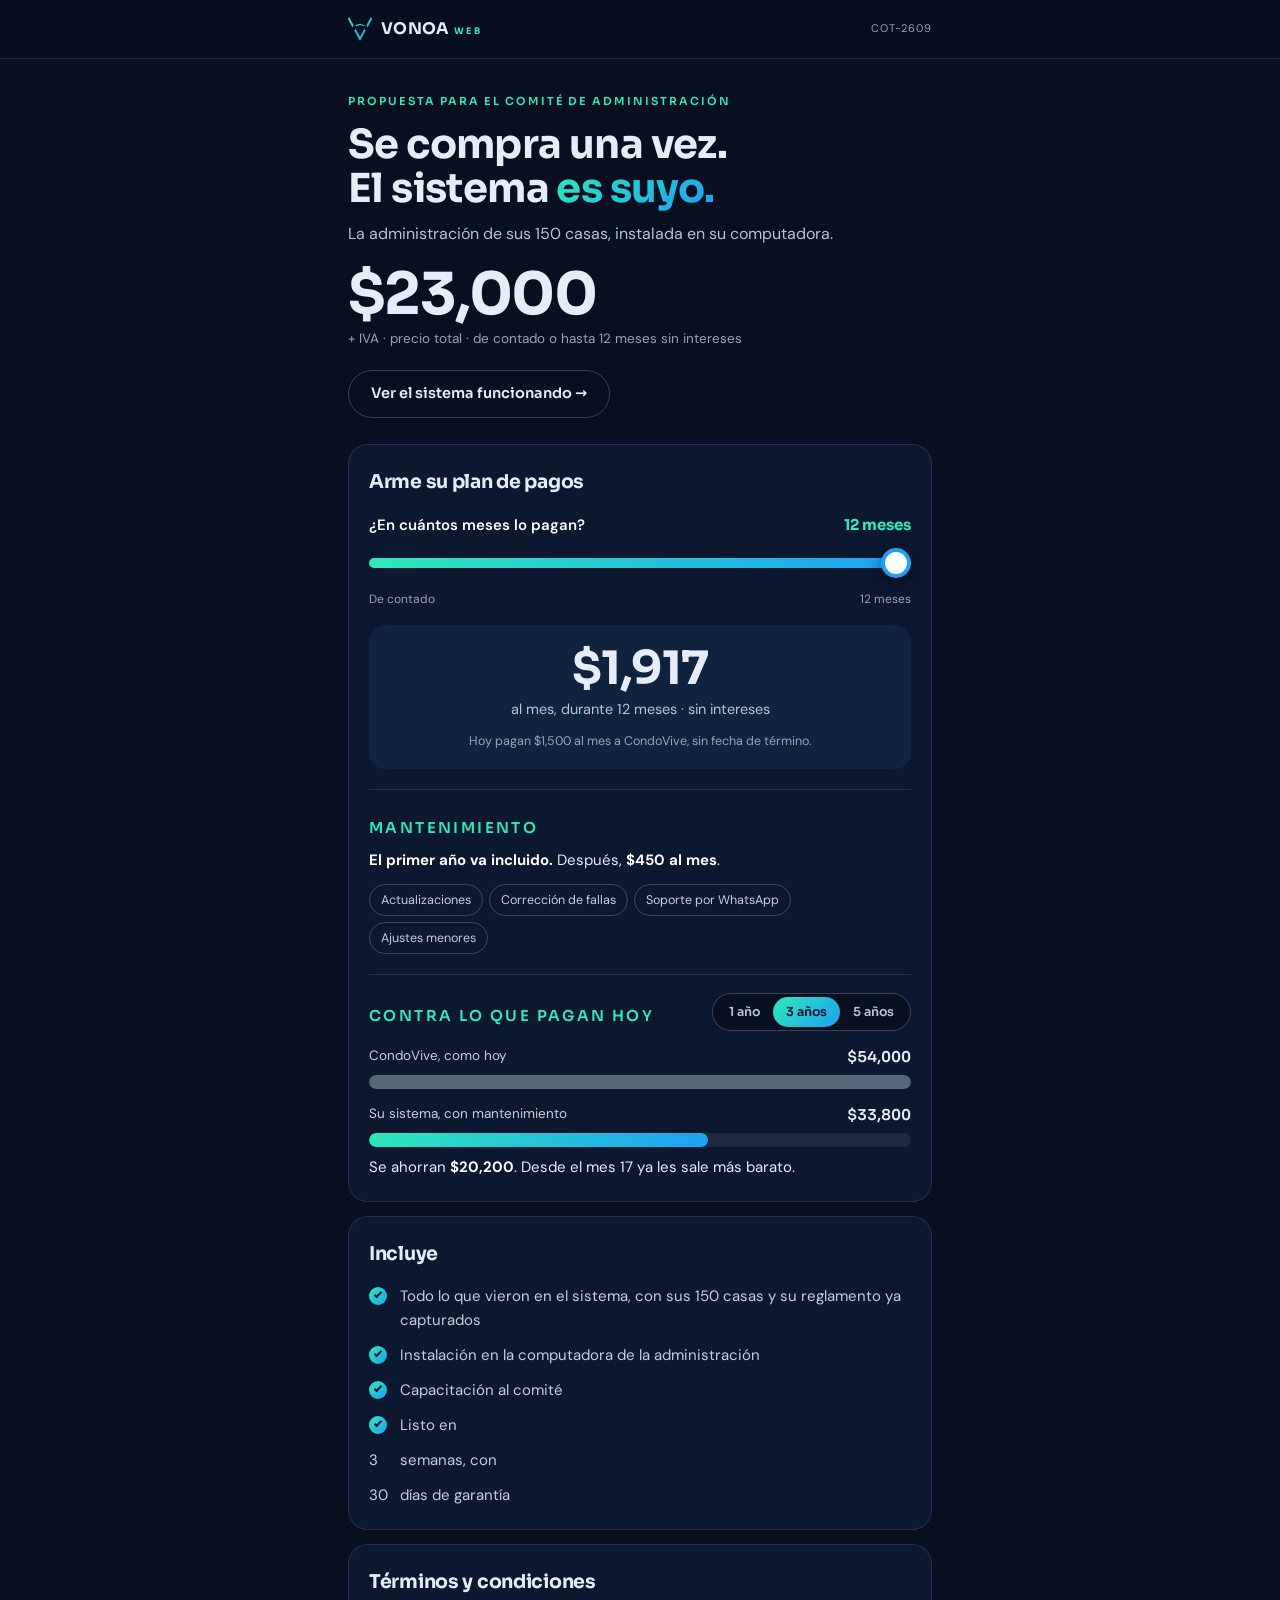
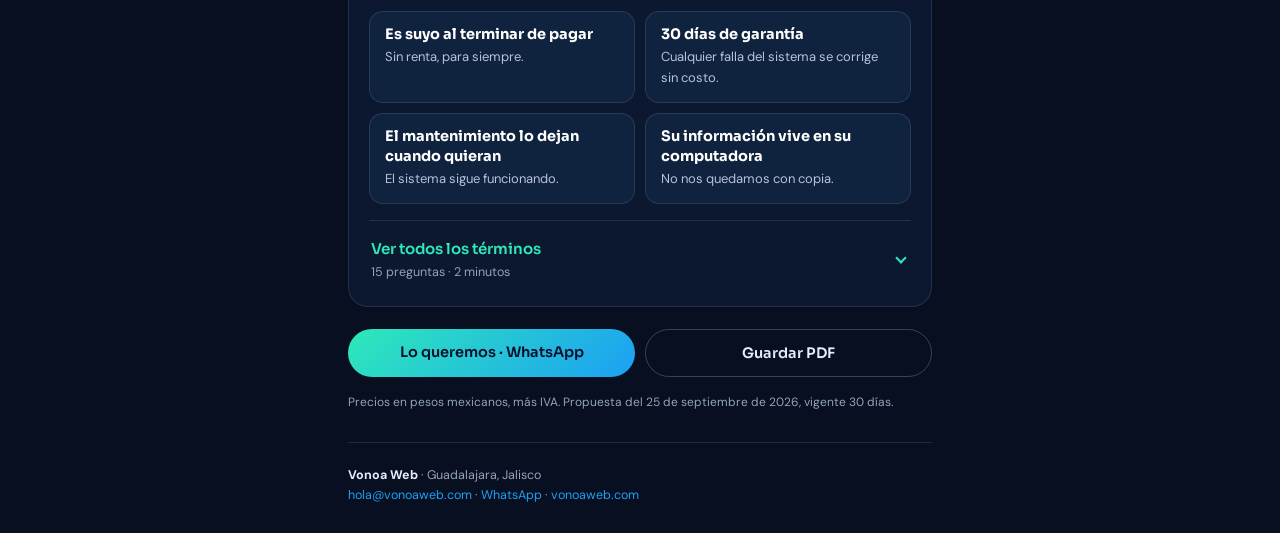
==== commit f17943f2: "Terminos y condiciones en la cotizacion, en lenguaje claro Cuatro puntos clave a la vista (es suyo a" ====
--- a/cotizacion/index.html
+++ b/cotizacion/index.html
@@ -166,6 +166,36 @@
   border-left:2px solid #07102a;border-bottom:2px solid #07102a;transform:rotate(-45deg);
 }
 
+/* ---------- Términos ---------- */
+.claves{list-style:none;margin:14px 0 0;padding:0;display:grid;grid-template-columns:repeat(auto-fit,minmax(230px,1fr));gap:10px}
+.claves li{padding:13px 15px;border-radius:14px;background:var(--surface-2);border:1px solid var(--line)}
+.claves strong{display:block;font-family:var(--font-display);font-size:14.5px;line-height:1.35;color:#fff}
+.claves li > span{display:block;margin-top:3px;font-size:13px;color:var(--soft)}
+
+.terminos{margin-top:16px;border-top:1px solid var(--line)}
+.terminos summary{
+  list-style:none;cursor:pointer;display:flex;align-items:center;gap:10px;
+  padding:16px 2px 2px;font-family:var(--font-display);font-weight:600;font-size:15px;color:var(--vw-cyan);
+}
+.terminos summary::-webkit-details-marker{display:none}
+.terminos summary .sum{flex:1 1 auto;display:flex;flex-direction:column;gap:1px}
+.terminos summary small{font-family:var(--font-body);font-weight:400;font-size:12.5px;color:var(--vw-slate)}
+.terminos summary::after{
+  content:"";flex:none;width:8px;height:8px;margin:0 4px 3px 2px;
+  border-right:2px solid currentColor;border-bottom:2px solid currentColor;
+  transform:rotate(45deg);transition:transform .2s ease;
+}
+.terminos[open] summary::after{transform:rotate(-135deg);margin-bottom:-3px}
+.terminos h3{
+  margin:22px 0 2px;font-family:var(--font-display);font-size:11px;font-weight:600;
+  letter-spacing:.16em;text-transform:uppercase;color:var(--vw-cyan);
+}
+.terminos dl{margin:0}
+.terminos dt{margin-top:12px;font-weight:600;font-size:14.5px;color:#fff}
+.terminos dd{margin:3px 0 0;font-size:14px;line-height:1.6;color:var(--soft)}
+.terminos__base{margin-top:22px;padding-top:14px;border-top:1px solid var(--line);font-size:12.5px;color:var(--vw-slate)}
+.terminos__base a{color:var(--vw-blue);text-decoration:underline;text-underline-offset:2px}
+
 /* ---------- Cierre ---------- */
 .cta{display:flex;flex-wrap:wrap;gap:10px;margin-top:22px}
 .cta .btn{flex:1 1 210px}
@@ -190,6 +220,11 @@
   .lead,.resultado__u,.barra__lab,.lista li,.chips li,.ahorro{color:#333}
   .barra__track{background:#e5e7eb}
   .barra__fill,.barra__fill--otro,input[type=range]{-webkit-print-color-adjust:exact;print-color-adjust:exact}
+  .claves li{background:#fff;border:1px solid #bbb}
+  .claves strong,.terminos dt{color:#111}
+  .claves span,.terminos dd,.terminos__base{color:#333}
+  .terminos h3,.terminos summary{color:#0A6E5A}
+  .terminos summary small,.terminos summary::after{display:none}
 }
 </style>
 </head>
@@ -219,11 +254,11 @@
   <!-- Portada: el precio, a la vista -->
   <section class="hero">
     <p class="eyebrow" id="tCliente">Propuesta para el Comité de Administración</p>
-    <h1>Un solo pago. El sistema <span class="grad">es suyo.</span></h1>
+    <h1>Se compra una vez. El sistema <span class="grad">es suyo.</span></h1>
     <p class="lead">La administración de sus 150 casas, instalada en su computadora.</p>
     <div class="precio">
       <span class="precio__n" id="tPrecio">$23,000</span>
-      <span class="precio__u">+ IVA · pago único · hasta <span id="tMaxMeses">12</span> meses sin intereses</span>
+      <span class="precio__u">+ IVA · precio total · de contado o hasta <span id="tMaxMeses">12</span> meses sin intereses</span>
     </div>
     <a class="btn btn--ghost" href="https://vonoaweb.github.io/cuota-clara-demo/" target="_blank" rel="noopener">
       Ver el sistema funcionando →
@@ -290,8 +325,121 @@
       <li>Todo lo que vieron en el sistema, con sus 150 casas y su reglamento ya capturados</li>
       <li>Instalación en la computadora de la administración</li>
       <li>Capacitación al comité</li>
-      <li>Listo en 3 semanas, con 30 días de garantía</li>
+      <li>Listo en <span data-t="semanasEntrega">3</span> semanas, con <span data-t="garantiaDias">30</span> días de garantía</li>
     </ul>
+  </section>
+
+  <!-- Términos: lo clave a la vista, el detalle a un toque.
+       Cada respuesta traduce una cláusula de vonoaweb.com/terminos-condiciones.html;
+       lo único que esta propuesta cambia son las mensualidades (su cláusula 3
+       permite que la propuesta particular prevalezca). -->
+  <section class="card" aria-labelledby="hTerm">
+    <h2 id="hTerm">Términos y condiciones</h2>
+
+    <ul class="claves">
+      <li><strong>Es suyo al terminar de pagar</strong><span>Sin renta, para siempre.</span></li>
+      <li><strong><span data-t="garantiaDias">30</span> días de garantía</strong><span>Cualquier falla del sistema se corrige sin costo.</span></li>
+      <li><strong>El mantenimiento lo dejan cuando quieran</strong><span>El sistema sigue funcionando.</span></li>
+      <li><strong>Su información vive en su computadora</strong><span>No nos quedamos con copia.</span></li>
+    </ul>
+
+    <details class="terminos" id="dTerminos">
+      <summary><span class="sum">Ver todos los términos <small id="tNumPreguntas">15 preguntas · 2 minutos</small></span></summary>
+
+      <h3>Pagos</h3>
+      <dl>
+        <dt>¿Cómo se paga?</dt>
+        <dd>De contado: la mitad al firmar y la otra mitad al entregar. A meses: la
+            primera mensualidad al firmar y las demás el mismo día de cada mes, sin
+            intereses. Por transferencia (SPEI) o depósito.</dd>
+
+        <dt>¿Y si se atrasa un pago?</dt>
+        <dd>Con más de 5 días hábiles de atraso se pausa el soporte hasta ponerse al
+            corriente. El sistema sigue funcionando.</dd>
+
+        <dt>¿Nos dan factura?</dt>
+        <dd>Sí, por cada pago. Pídanla al pagar, con su RFC, razón social, régimen
+            fiscal y correo.</dd>
+      </dl>
+
+      <h3>Lo que reciben</h3>
+      <dl>
+        <dt>¿Desde cuándo es nuestro el sistema?</dt>
+        <dd>Desde el último pago, su copia es suya para siempre y la usan sin pagar
+            renta. La información es 100% del condominio. El programa sigue siendo de
+            Vonoa Web, que puede ofrecerlo a otros condominios, pero nunca con su
+            información.</dd>
+
+        <dt>¿Cuánto tarda?</dt>
+        <dd><span data-t="semanasEntrega">3</span> semanas, contadas desde el primer pago
+            y desde que nos entregan su información: padrón, saldos y reglamento. Si la
+            información se retrasa, la fecha se recorre lo mismo.</dd>
+
+        <dt>¿Qué cubre la garantía?</dt>
+        <dd>Durante <span data-t="garantiaDias">30</span> días naturales después de la
+            entrega corregimos sin costo cualquier falla del sistema. No cubre fallas de
+            la computadora, virus ni cambios hechos por otras personas.</dd>
+
+        <dt>¿Y si queremos cambios o algo nuevo?</dt>
+        <dd>Incluye <span data-t="rondasAjustes">2</span> rondas de ajustes sobre lo
+            entregado. Lo que sea nuevo se cotiza antes, y solo se hace si lo aprueban.</dd>
+
+        <dt>¿Qué no incluye?</dt>
+        <dd>Facturar las cuotas de los vecinos ante el SAT, app en tiendas, ni la
+            computadora.</dd>
+      </dl>
+
+      <h3>Mantenimiento</h3>
+      <dl>
+        <dt>¿Qué incluye el mantenimiento?</dt>
+        <dd>Actualizaciones, corrección de fallas, ajustes menores y soporte por
+            WhatsApp de lunes a viernes, de 9 a 18 h. <span id="tMantTerm">El primer
+            año va incluido; después son $450 al mes, pagados por adelantado.</span></dd>
+
+        <dt>¿Lo podemos dejar?</dt>
+        <dd>Sí, cuando quieran, avisando con 15 días. El sistema sigue funcionando; solo
+            dejan de recibir soporte y actualizaciones. Si algún día cambia el precio,
+            se avisa con 30 días.</dd>
+      </dl>
+
+      <h3>Su información</h3>
+      <dl>
+        <dt>¿Quién ve nuestra información?</dt>
+        <dd>Vive en su computadora. La usamos solo para cargar el sistema y para darles
+            soporte cuando nos la compartan, y al entregar borramos nuestras copias.
+            Nunca la mostramos a nadie. Si prefieren que no digamos que trabajamos con
+            ustedes, avísennos antes de empezar.</dd>
+
+        <dt>¿Y si se descompone la computadora?</dt>
+        <dd>La información está solo ahí y nosotros no guardamos copia. Por eso el
+            sistema tiene un botón para guardarla: háganlo cada semana en una memoria
+            USB. Sin esa copia, la información se pierde con el equipo.</dd>
+
+        <dt>¿Lo podemos usar en varias computadoras?</dt>
+        <dd>Se instala en una. Si lo usan en dos, cada una tendría datos distintos.
+            Para cambiar de computadora, se pasa todo con el archivo de respaldo.</dd>
+
+        <dt>¿Y si Vonoa Web deja de existir?</dt>
+        <dd>El sistema sigue funcionando en su computadora. No depende de nosotros.</dd>
+      </dl>
+
+      <h3>Si cambian de opinión</h3>
+      <dl>
+        <dt>¿Y si cancelamos?</dt>
+        <dd>Antes de que empecemos: les devolvemos el 80% del primer pago. Ya empezado
+            el trabajo: el primer pago no se devuelve. Con más de la mitad hecha o ya
+            entregado: se paga el total, en las mensualidades acordadas.</dd>
+      </dl>
+
+      <p class="terminos__base">
+        Lo que no diga aquí se rige por nuestros
+        <a href="https://vonoaweb.com/terminos-condiciones.html" target="_blank" rel="noopener">Términos y Condiciones</a>
+        y nuestro
+        <a href="https://vonoaweb.com/aviso-privacidad.html" target="_blank" rel="noopener">Aviso de Privacidad</a>.
+        Donde esta propuesta diga algo distinto, manda la propuesta. Se acepta
+        firmándola o haciendo el primer pago.
+      </p>
+    </details>
   </section>
 
   <div class="cta">
@@ -301,9 +449,8 @@
   </div>
 
   <p class="letra" id="tLetra">
-    Precios en pesos, más IVA. El primer pago se hace al firmar. Propuesta del
-    25 de septiembre de 2026, vigente 30 días. No incluye facturación ante el SAT
-    ni app en tiendas.
+    Precios en pesos mexicanos, más IVA. Propuesta del 25 de septiembre de 2026,
+    vigente 30 días.
   </p>
 
   <footer class="pie">
@@ -326,6 +473,9 @@
   mantenimientoMensual: 450,         // se cobra al terminar los meses incluidos
   mesesMantenimientoIncluidos: 12,   // el primer año de mantenimiento va incluido
   competidorMensual: 1500,           // lo que pagan hoy a CondoVive (dato del cliente)
+  semanasEntrega: 3,
+  garantiaDias: 30,                  // igual que la cláusula 9.1 de los términos generales
+  rondasAjustes: 2,
   whatsapp: '5215644645574'
 };
 
@@ -360,7 +510,7 @@
 
     if (meses === 1) {
       $('tMensual').textContent = dinero(P.precio);
-      $('tDetalle').textContent = 'en un solo pago';
+      $('tDetalle').textContent = 'de contado: la mitad al firmar y la mitad al entregar';
     } else {
       $('tMensual').textContent = dinero(P.precio / meses);
       $('tDetalle').textContent = 'al mes, durante ' + meses + ' meses · sin intereses';
@@ -407,8 +557,28 @@
     : '<strong>' + (incl === 12 ? 'El primer año va incluido.' : 'Los primeros ' + incl + ' meses van incluidos.') +
       '</strong> Después, <strong>' + dinero(P.mantenimientoMensual) + ' al mes</strong>.';
 
-  $('tLetra').textContent = 'Precios en pesos, más IVA. El primer pago se hace al firmar. ' +
-    'Propuesta del ' + P.fecha + ', vigente 30 días. No incluye facturación ante el SAT ni app en tiendas.';
+  $('tLetra').textContent = 'Precios en pesos mexicanos, más IVA. Propuesta del ' +
+    P.fecha + ', vigente 30 días.';
+
+  /* Números de los términos que dependen del trato */
+  document.querySelectorAll('[data-t]').forEach(function (n) {
+    var v = P[n.getAttribute('data-t')];
+    if (v !== undefined) n.textContent = v;
+  });
+  $('tMantTerm').textContent = incl === 0
+    ? 'Cuesta ' + dinero(P.mantenimientoMensual) + ' al mes desde la entrega, pagados por adelantado.'
+    : (incl === 12 ? 'El primer año va incluido' : 'Los primeros ' + incl + ' meses van incluidos') +
+      '; después son ' + dinero(P.mantenimientoMensual) + ' al mes, pagados por adelantado.';
+  var preguntas = document.querySelectorAll('#dTerminos dt').length;
+  $('tNumPreguntas').textContent = preguntas + ' preguntas · 2 minutos';
+
+  /* Al imprimir o guardar PDF, los términos salen completos aunque estén plegados */
+  var estabaAbierto = false;
+  window.addEventListener('beforeprint', function () {
+    estabaAbierto = $('dTerminos').open;
+    $('dTerminos').open = true;
+  });
+  window.addEventListener('afterprint', function () { $('dTerminos').open = estabaAbierto; });
 
   $('rMeses').addEventListener('input', function (e) {
     meses = Number(e.target.value);
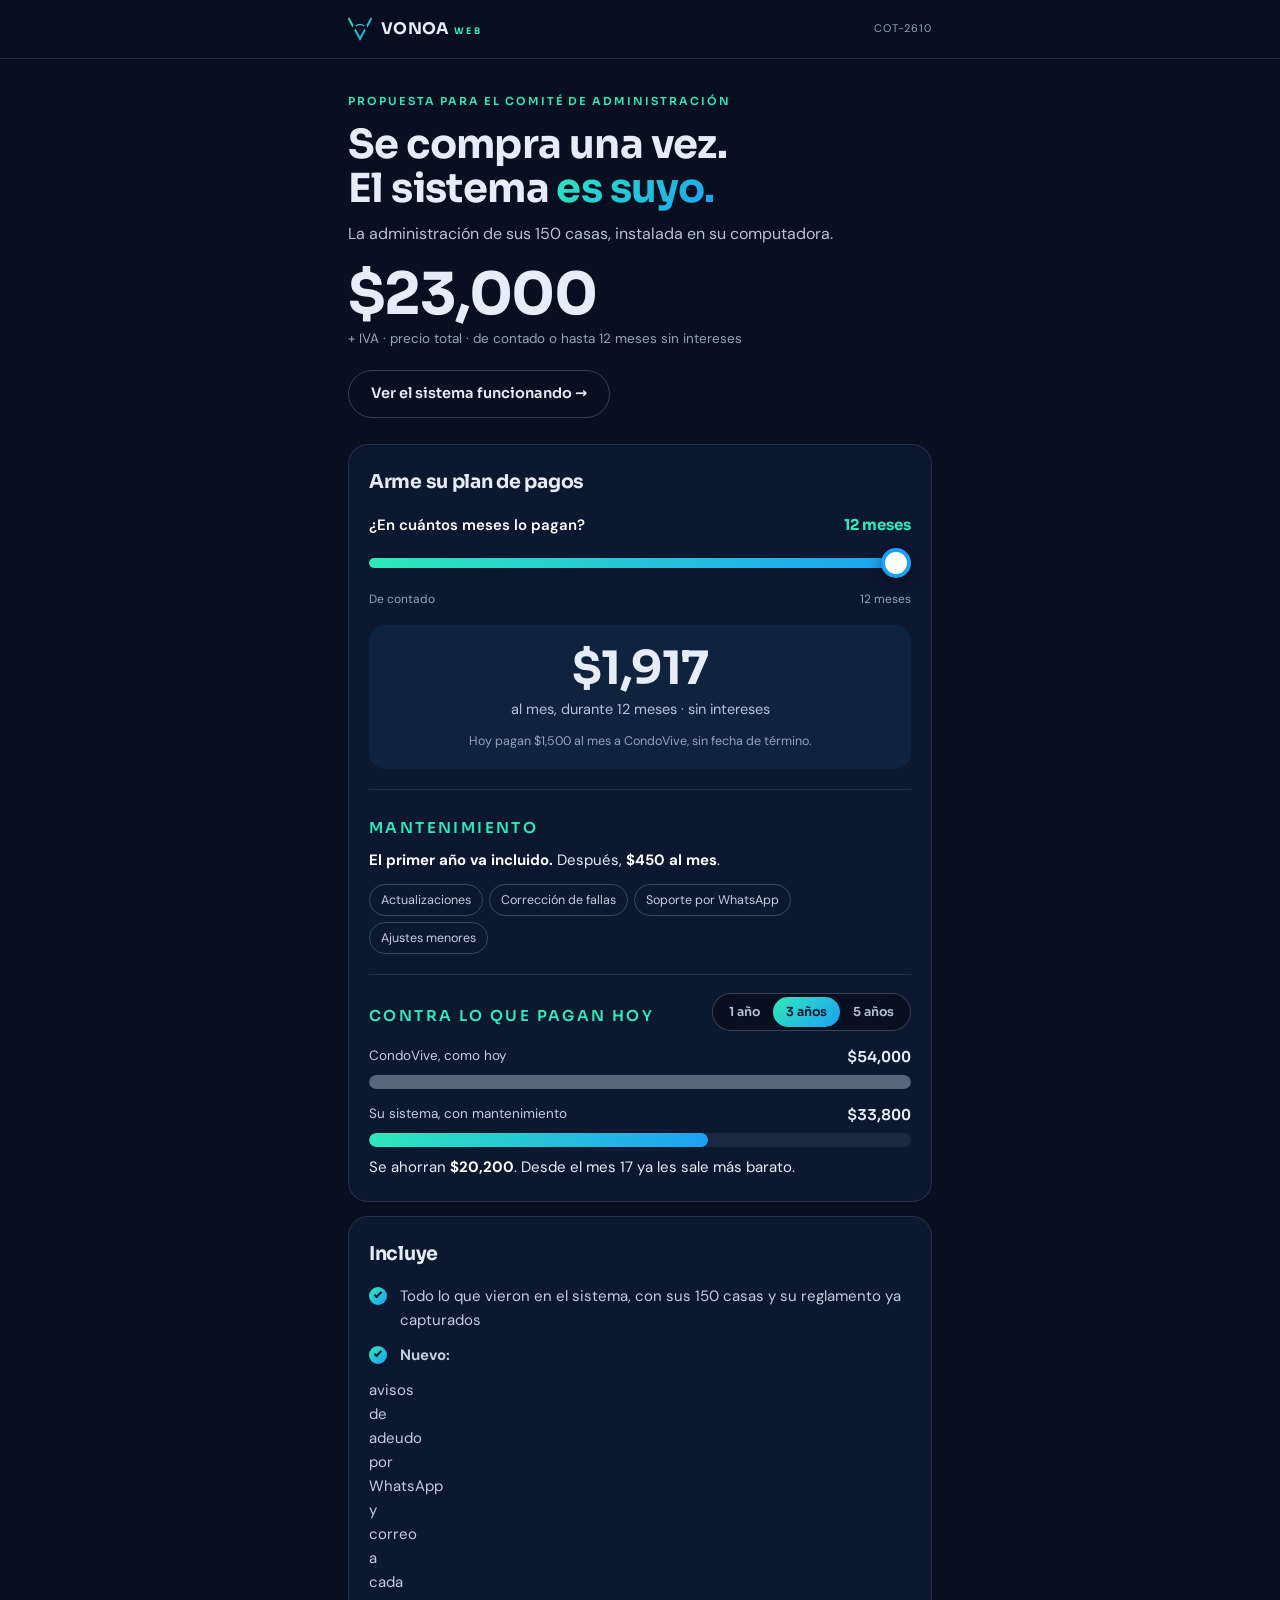
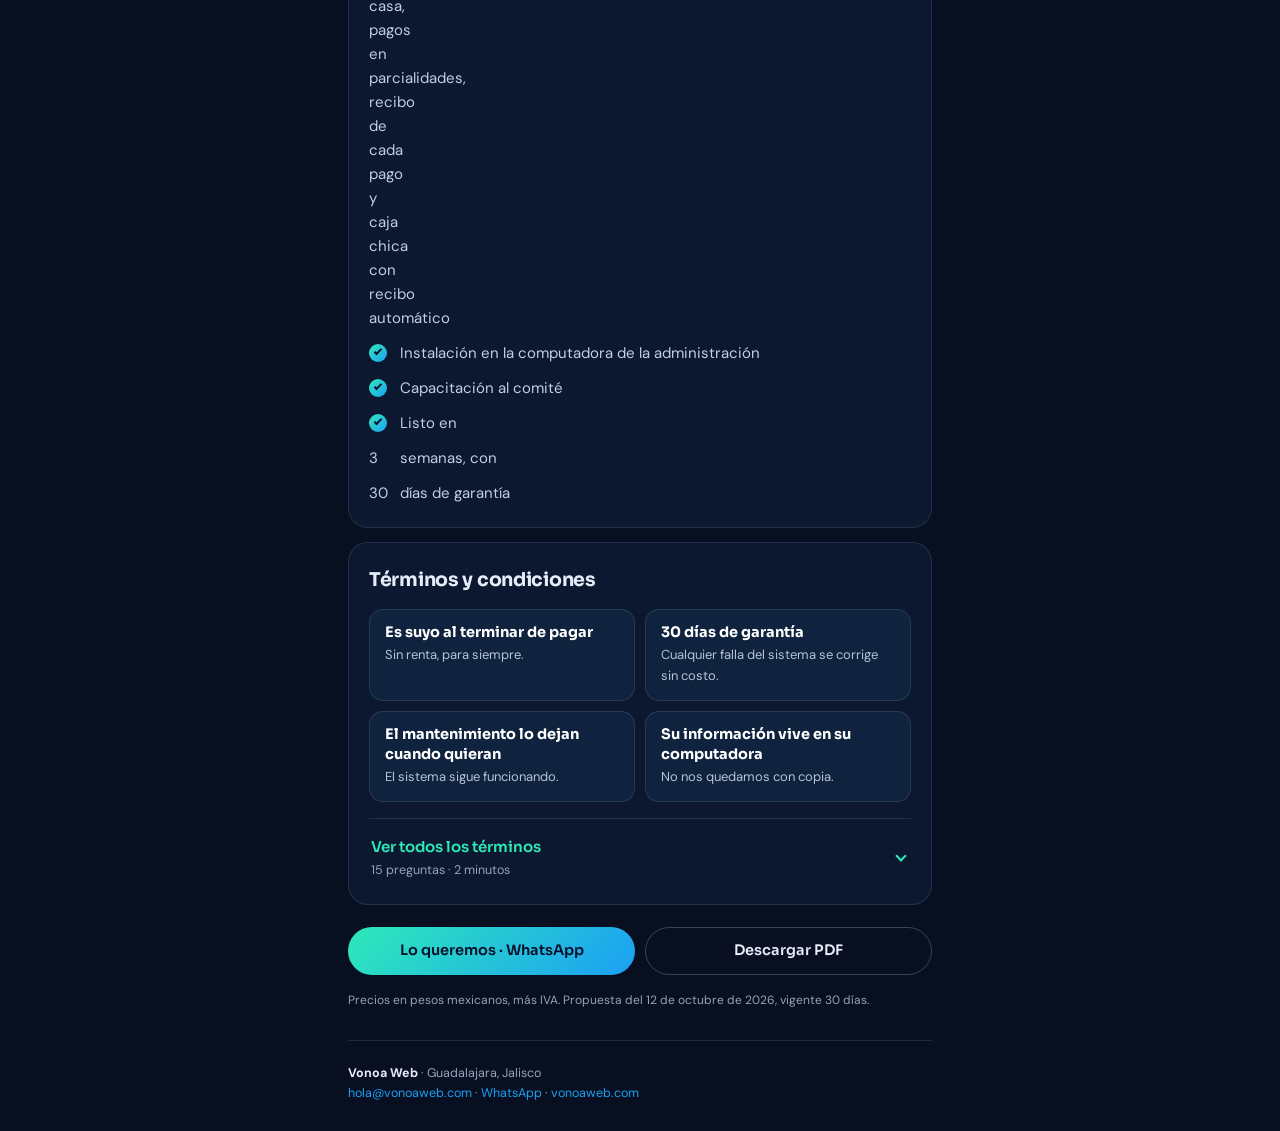
==== commit d3e8babe: "Avisos de adeudo, convenios, recibos en PDF y caja chica - Adeudos: quien dejo de pagar y desde cuan" ====
--- a/cotizacion/index.html
+++ b/cotizacion/index.html
@@ -245,7 +245,7 @@
       </svg>
       <span class="wm">VONOA<em>WEB</em></span>
     </a>
-    <span class="folio" id="tFolio">COT-2609</span>
+    <span class="folio" id="tFolio">COT-2610</span>
   </div>
 </header>
 
@@ -323,6 +323,7 @@
     <h2 id="hIncluye">Incluye</h2>
     <ul class="lista">
       <li>Todo lo que vieron en el sistema, con sus 150 casas y su reglamento ya capturados</li>
+      <li><strong>Nuevo:</strong> avisos de adeudo por WhatsApp y correo a cada casa, pagos en parcialidades, recibo de cada pago y caja chica con recibo automático</li>
       <li>Instalación en la computadora de la administración</li>
       <li>Capacitación al comité</li>
       <li>Listo en <span data-t="semanasEntrega">3</span> semanas, con <span data-t="garantiaDias">30</span> días de garantía</li>
@@ -445,11 +446,11 @@
   <div class="cta">
     <a class="btn" id="aWhats" target="_blank" rel="noopener"
        href="https://wa.me/5215644645574">Lo queremos · WhatsApp</a>
-    <button class="btn btn--ghost" type="button" id="bPdf">Guardar PDF</button>
+    <a class="btn btn--ghost" id="bPdf" href="cotizacion-cuota-clara-vonoa.pdf" download="Cotizacion Cuota Clara - Vonoa Web.pdf">Descargar PDF</a>
   </div>
 
   <p class="letra" id="tLetra">
-    Precios en pesos mexicanos, más IVA. Propuesta del 25 de septiembre de 2026,
+    Precios en pesos mexicanos, más IVA. Propuesta del 12 de octubre de 2026,
     vigente 30 días.
   </p>
 
@@ -466,8 +467,8 @@
 /* Todo lo que se negocia vive aquí. Cambiar un número actualiza la página entera. */
 var PROPUESTA = {
   cliente: 'Comité de Administración',
-  folio: 'COT-2609',
-  fecha: '25 de septiembre de 2026',
+  folio: 'COT-2610',
+  fecha: '12 de octubre de 2026',
   precio: 23000,                     // pago único del sistema
   mesesMaximos: 12,                  // se puede pagar hasta en 12 meses, sin intereses
   mantenimientoMensual: 450,         // se cobra al terminar los meses incluidos
@@ -596,7 +597,7 @@
     });
   });
 
-  $('bPdf').addEventListener('click', function () { window.print(); });
+  /* "Descargar PDF" baja la versión de dos hojas (pdf.html impresa); ya no imprime esta página. */
 
   pintar();
 })();
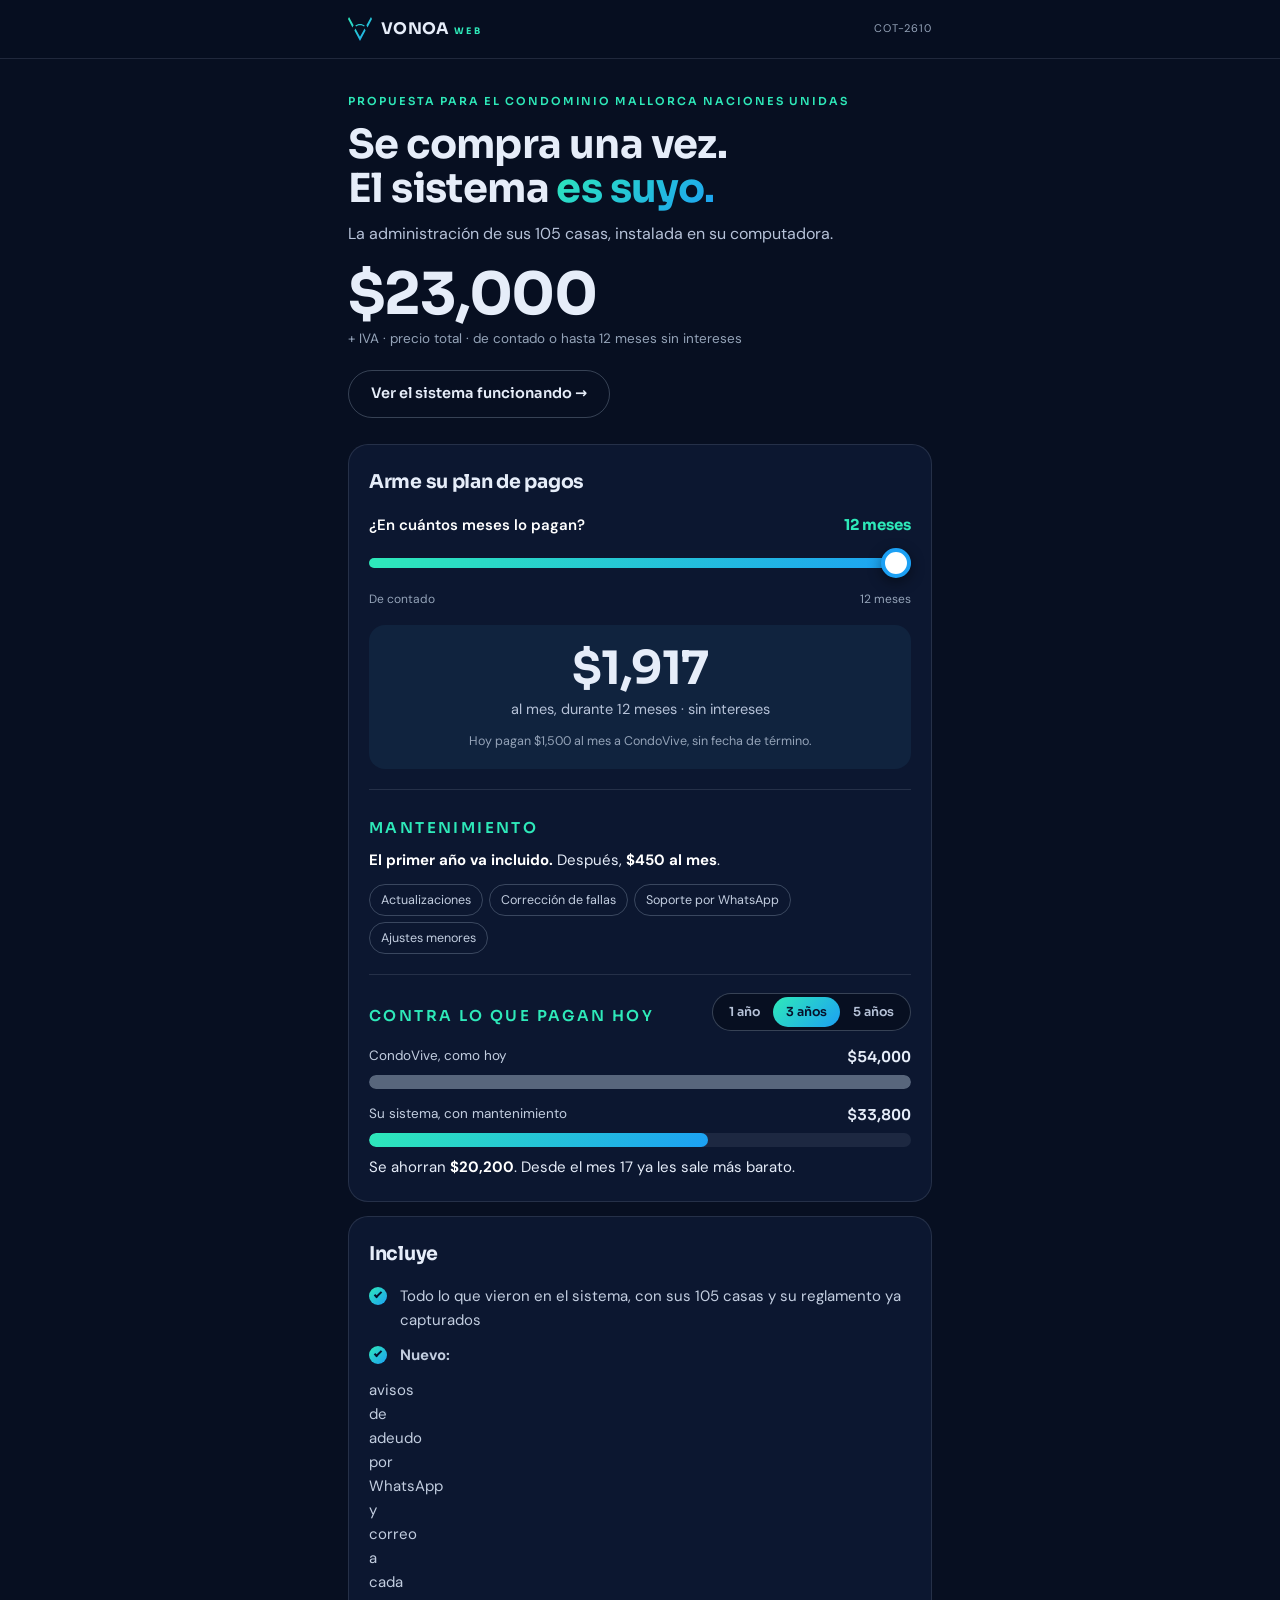
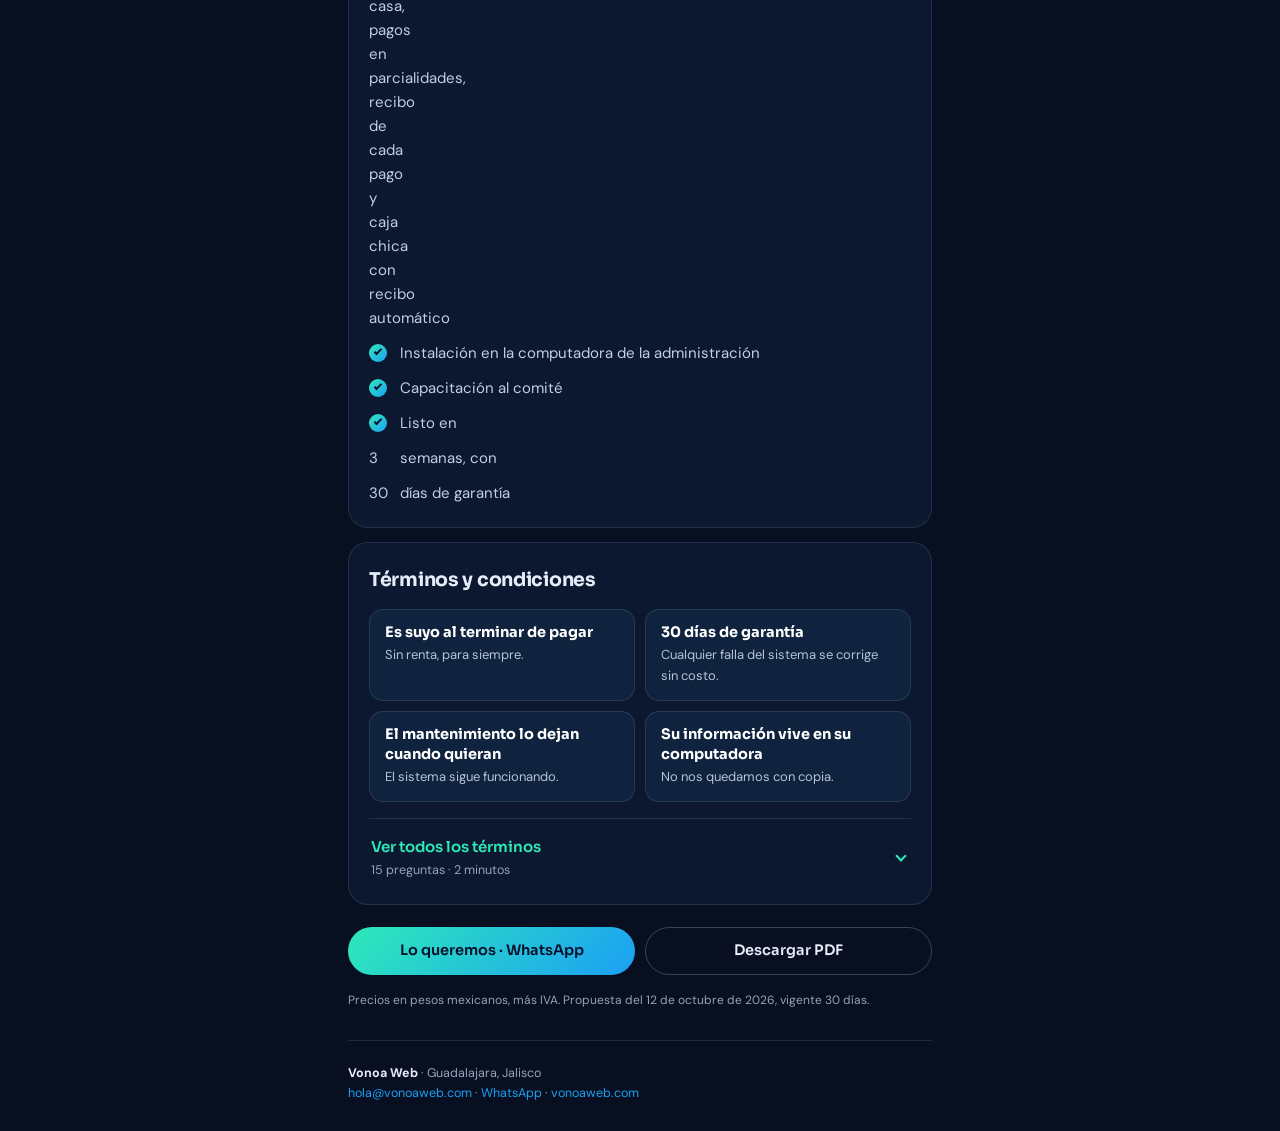
==== commit 5aacd7b1: "Condominio Mallorca: banco y caja chica, egresos con folio, recargos y conciliacion - Demo con el no" ====
--- a/cotizacion/index.html
+++ b/cotizacion/index.html
@@ -4,7 +4,7 @@
 <meta charset="utf-8">
 <meta name="viewport" content="width=device-width, initial-scale=1, viewport-fit=cover">
 <title>Propuesta · Sistema de administración de condominio — Vonoa Web</title>
-<meta name="description" content="Propuesta de Vonoa Web: sistema de administración para un condominio de 150 casas.">
+<meta name="description" content="Propuesta de Vonoa Web: sistema de administración para un condominio de 105 casas.">
 <meta name="theme-color" content="#070F21">
 <link rel="preconnect" href="https://fonts.googleapis.com">
 <link rel="preconnect" href="https://fonts.gstatic.com" crossorigin>
@@ -253,9 +253,9 @@
 
   <!-- Portada: el precio, a la vista -->
   <section class="hero">
-    <p class="eyebrow" id="tCliente">Propuesta para el Comité de Administración</p>
+    <p class="eyebrow" id="tCliente">Propuesta para el Condominio Mallorca Naciones Unidas</p>
     <h1>Se compra una vez. El sistema <span class="grad">es suyo.</span></h1>
-    <p class="lead">La administración de sus 150 casas, instalada en su computadora.</p>
+    <p class="lead">La administración de sus 105 casas, instalada en su computadora.</p>
     <div class="precio">
       <span class="precio__n" id="tPrecio">$23,000</span>
       <span class="precio__u">+ IVA · precio total · de contado o hasta <span id="tMaxMeses">12</span> meses sin intereses</span>
@@ -322,7 +322,7 @@
   <section class="card" aria-labelledby="hIncluye">
     <h2 id="hIncluye">Incluye</h2>
     <ul class="lista">
-      <li>Todo lo que vieron en el sistema, con sus 150 casas y su reglamento ya capturados</li>
+      <li>Todo lo que vieron en el sistema, con sus 105 casas y su reglamento ya capturados</li>
       <li><strong>Nuevo:</strong> avisos de adeudo por WhatsApp y correo a cada casa, pagos en parcialidades, recibo de cada pago y caja chica con recibo automático</li>
       <li>Instalación en la computadora de la administración</li>
       <li>Capacitación al comité</li>
@@ -427,9 +427,10 @@
       <h3>Si cambian de opinión</h3>
       <dl>
         <dt>¿Y si cancelamos?</dt>
-        <dd>Antes de que empecemos: les devolvemos el 80% del primer pago. Ya empezado
-            el trabajo: el primer pago no se devuelve. Con más de la mitad hecha o ya
-            entregado: se paga el total, en las mensualidades acordadas.</dd>
+        <dd>Lo que ya pagaron no se devuelve, ni el anticipo ni las mensualidades: con
+            eso apartamos su fecha y hacemos el trabajo. Si cancelan antes de la entrega,
+            ya no pagan nada más. Si el sistema ya se entregó, se termina de pagar en las
+            mensualidades acordadas, porque ya lo tienen.</dd>
       </dl>
 
       <p class="terminos__base">
@@ -466,7 +467,7 @@
 <script>
 /* Todo lo que se negocia vive aquí. Cambiar un número actualiza la página entera. */
 var PROPUESTA = {
-  cliente: 'Comité de Administración',
+  cliente: 'Condominio Mallorca Naciones Unidas',
   folio: 'COT-2610',
   fecha: '12 de octubre de 2026',
   precio: 23000,                     // pago único del sistema
